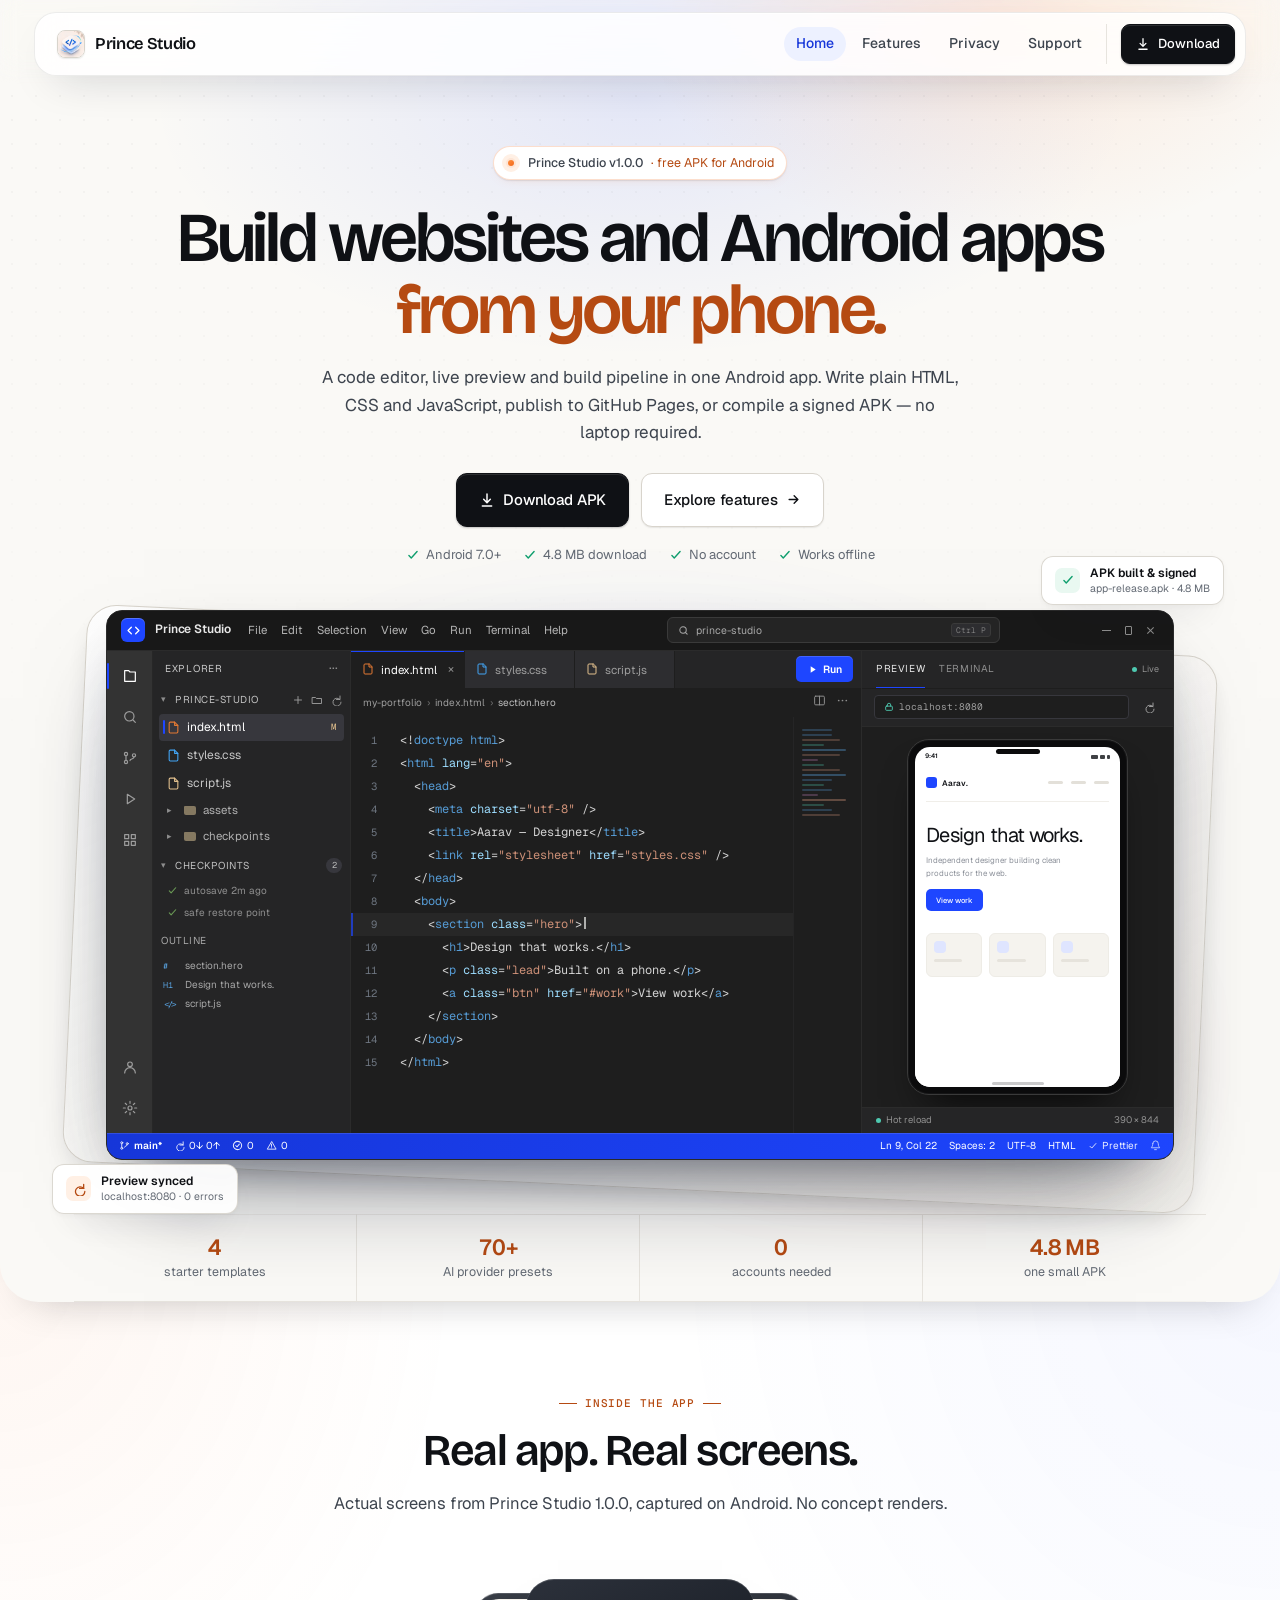
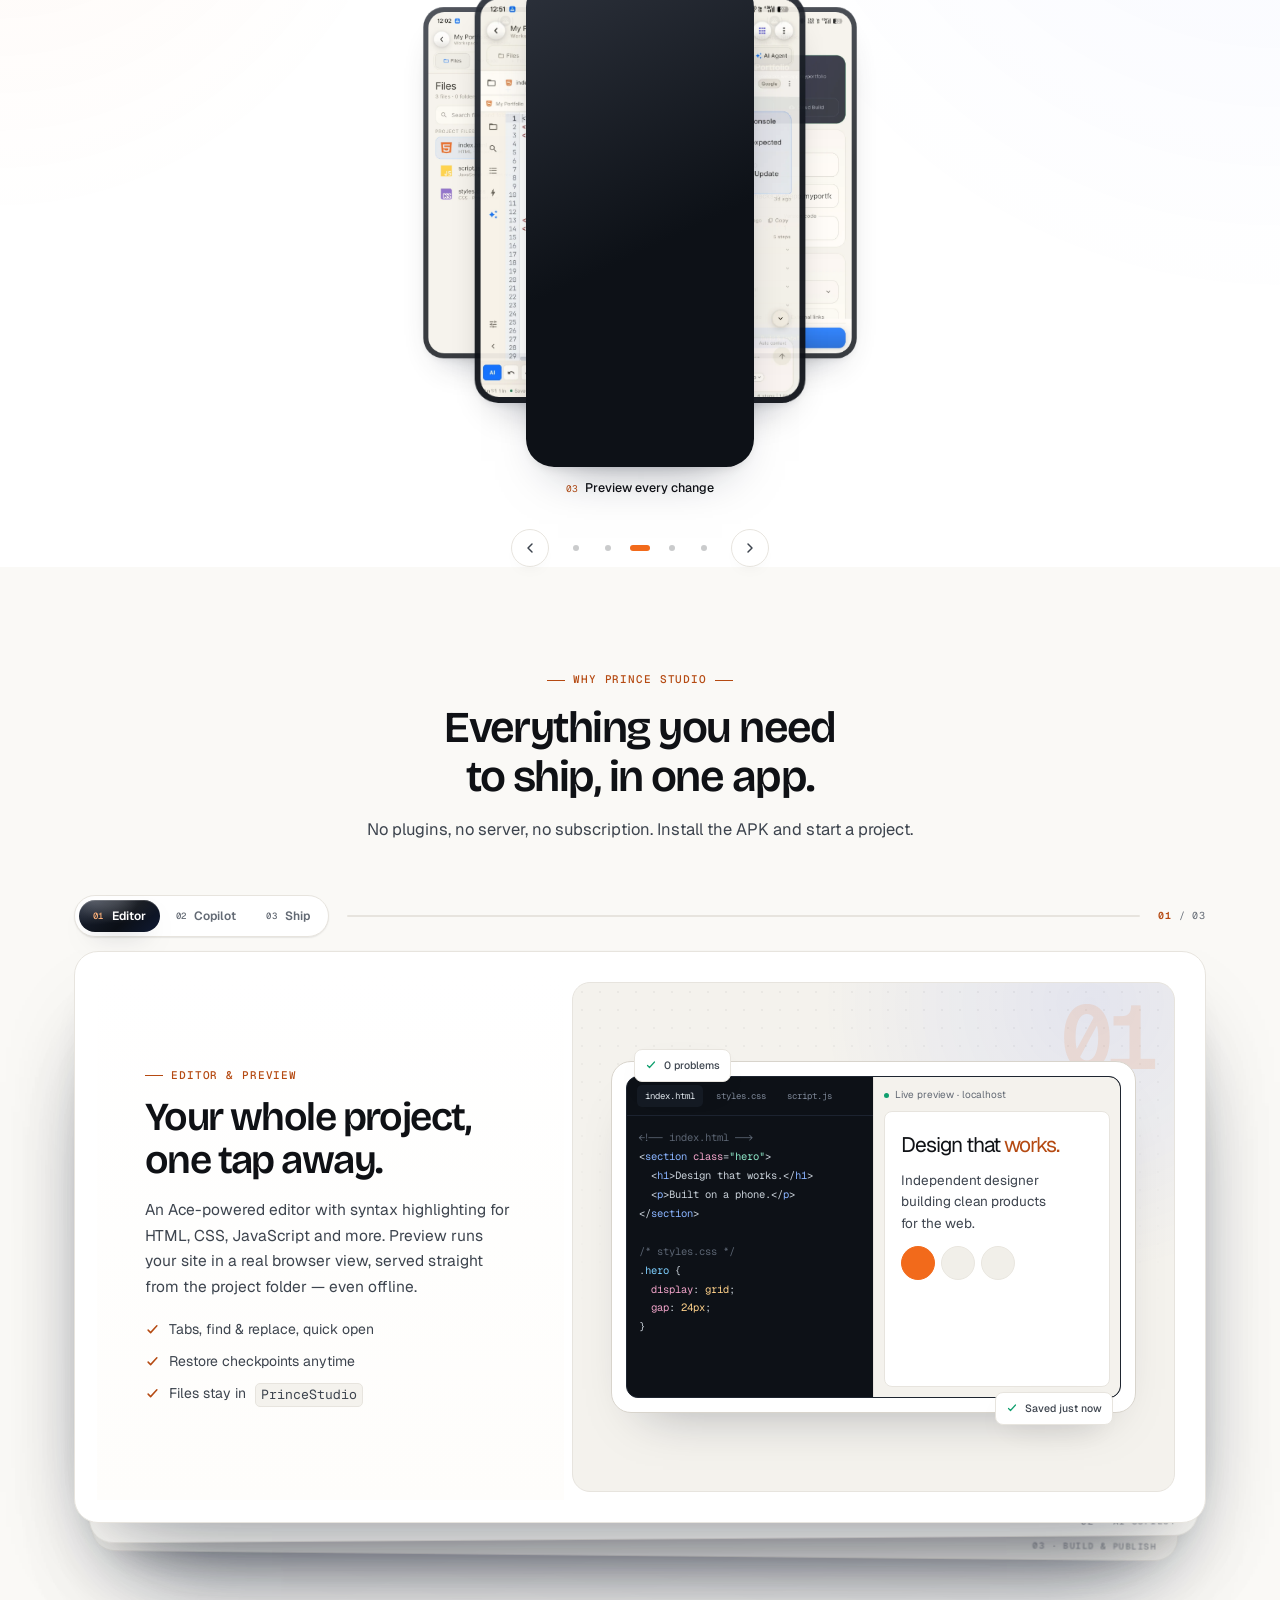
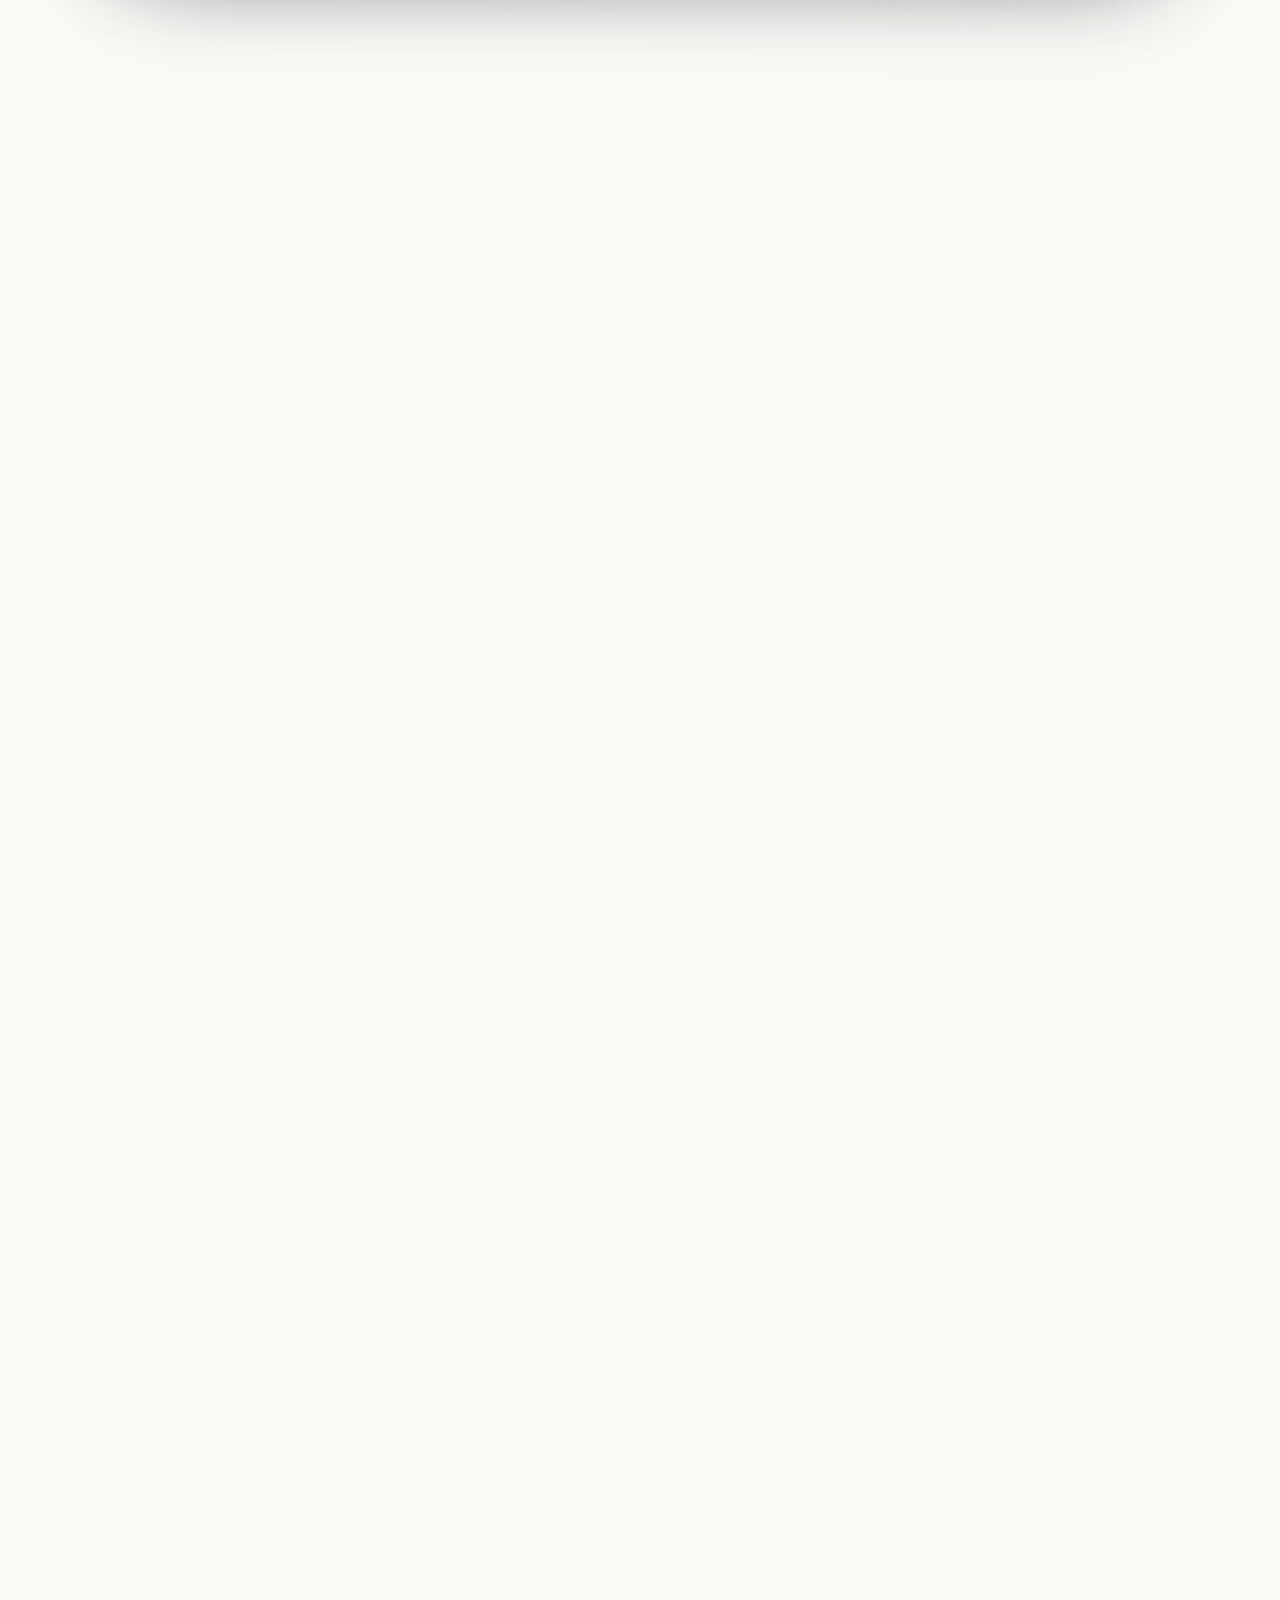
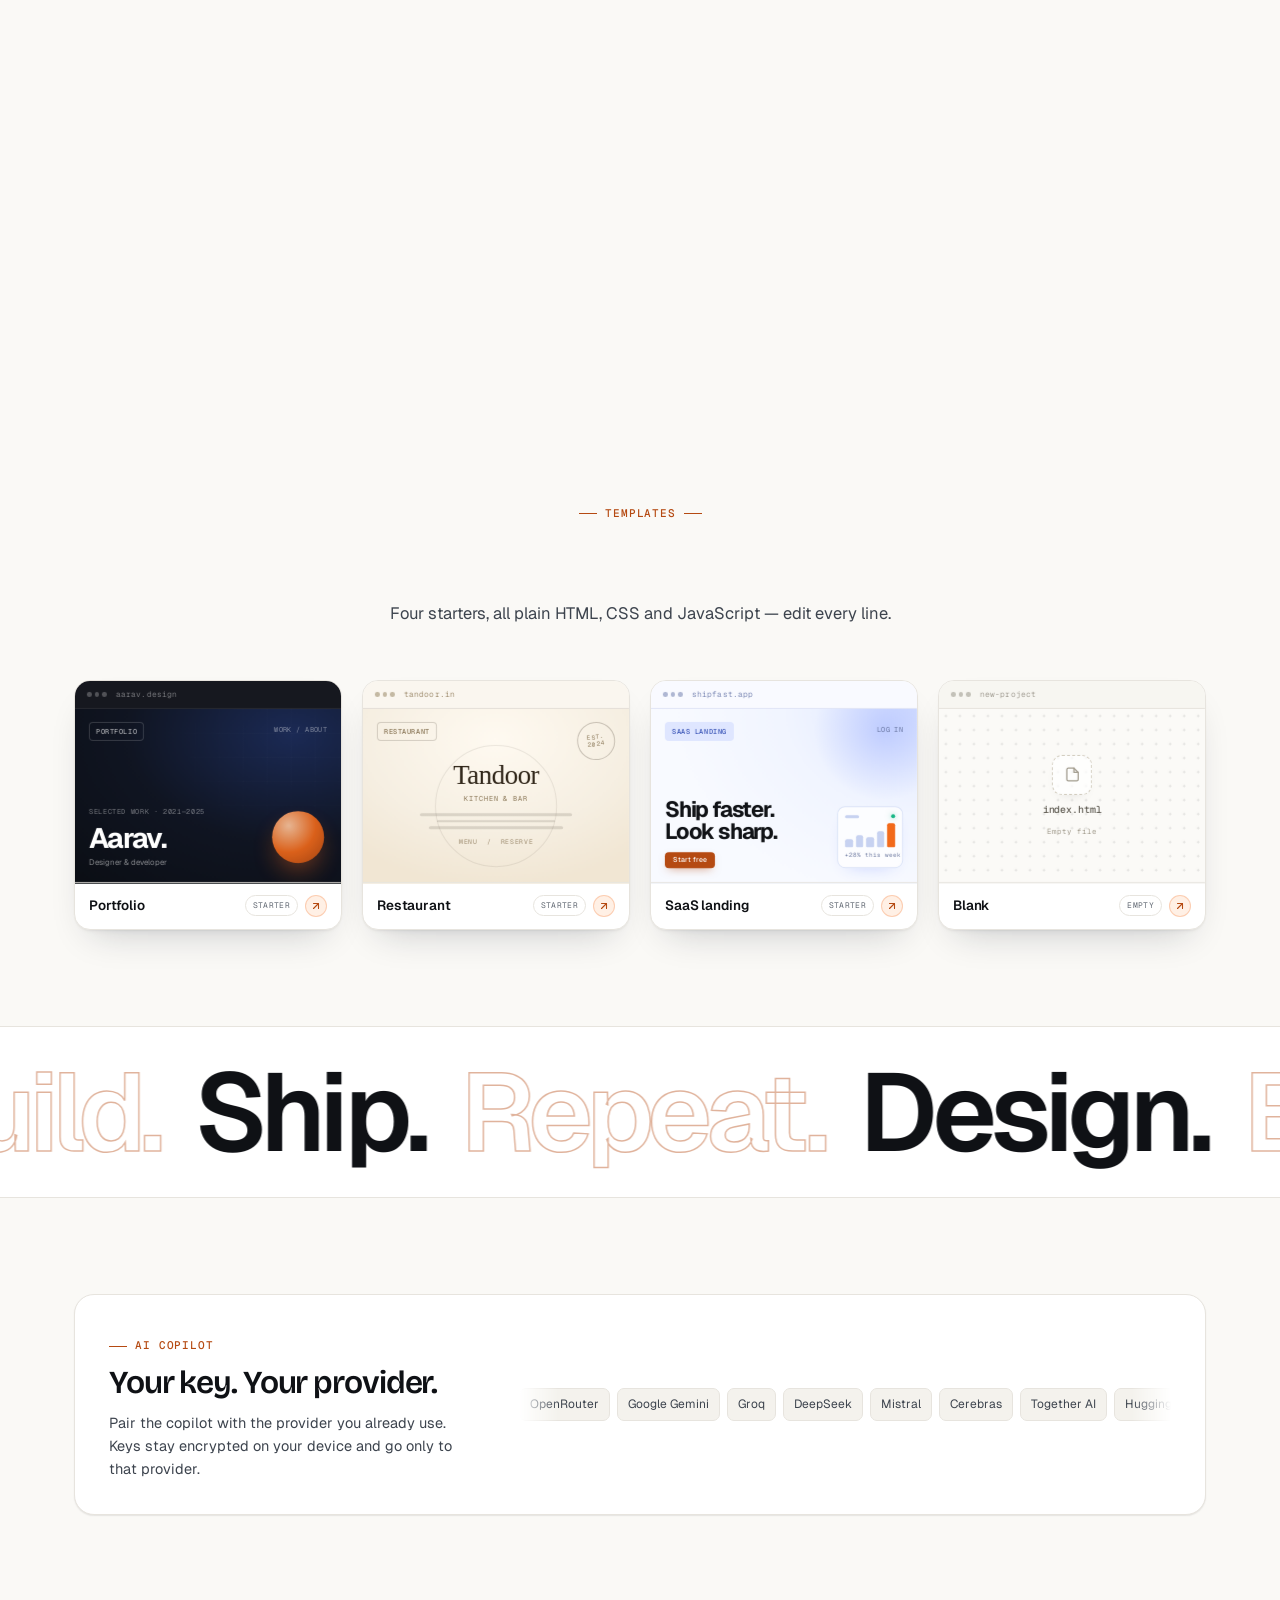
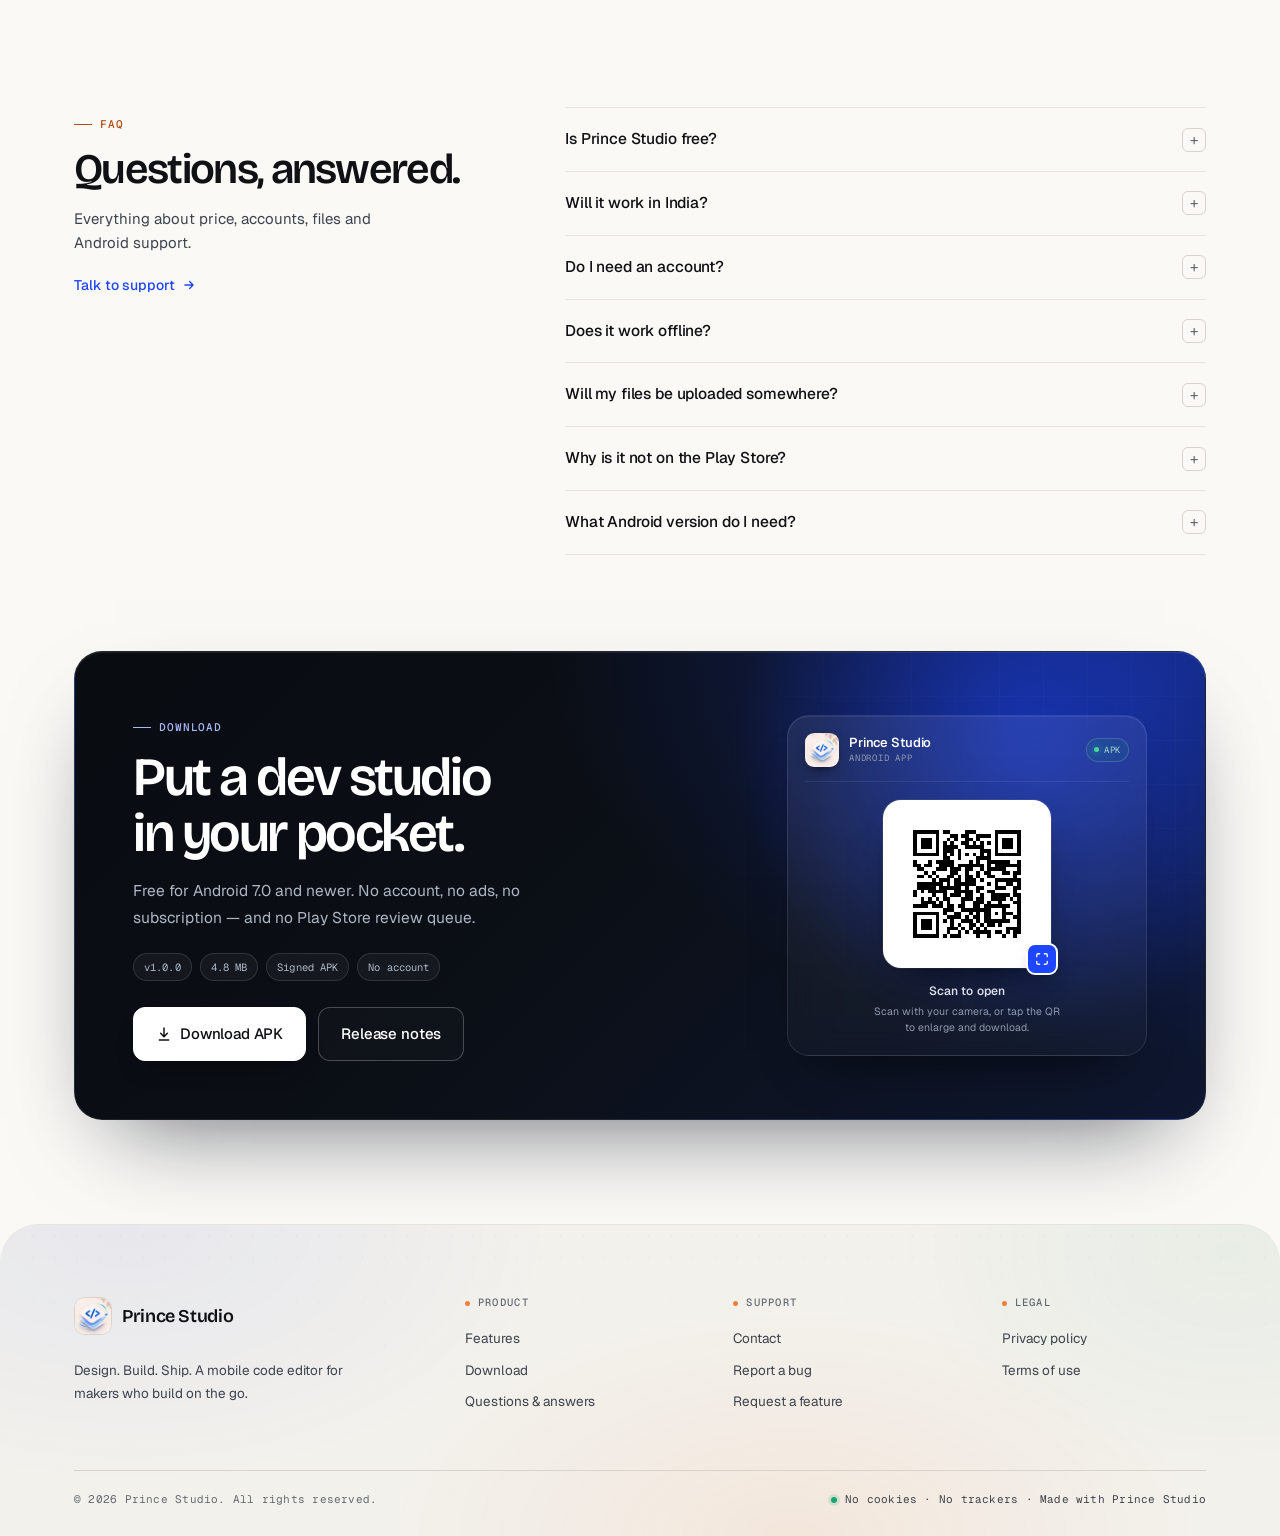
==== index.html @ 6210adf6 "Add files via upload" ====
<!DOCTYPE html>
<html lang="en">
<head>
  <meta charset="UTF-8" />
  <meta name="viewport" content="width=device-width, initial-scale=1.0" />
  <title>Prince Studio &mdash; A code editor and website builder for Android</title>
  <meta name="description" content="Prince Studio is a code editor for Android. Write HTML, CSS and JavaScript, preview live, publish to GitHub Pages and build APKs &mdash; free, offline-first, no account needed." />
  <meta name="theme-color" content="#faf9f6" />

  <link rel="canonical" href="https://princestudio.princehacks.online/" />
  <meta property="og:type" content="website" />
  <meta property="og:url" content="https://princestudio.princehacks.online/" />
  <meta property="og:site_name" content="Prince Studio" />
  <meta property="og:title" content="Prince Studio &mdash; A code editor and website builder for Android" />
  <meta property="og:description" content="Write HTML, CSS and JavaScript, preview live, publish and build APKs from your phone. Free APK, 4.8 MB, Android 7.0+." />
  <meta property="og:image" content="https://princestudio.princehacks.online/assets/images/landing-logo.webp" />
  <meta name="twitter:card" content="summary_large_image" />
  <meta name="twitter:title" content="Prince Studio &mdash; A code editor and website builder for Android" />
  <meta name="twitter:description" content="Write HTML, CSS and JavaScript, preview live, publish and build APKs from your phone." />
  <meta name="twitter:image" content="https://princestudio.princehacks.online/assets/images/landing-logo.webp" />

  <link rel="icon" type="image/png" sizes="192x192" href="assets/icons/icon-192.png" />
  <link rel="icon" type="image/png" sizes="64x64" href="assets/icons/favicon-64.png" />
  <link rel="apple-touch-icon" href="assets/icons/apple-touch-icon.png" />
  <link rel="manifest" href="site.webmanifest" />

  <link rel="preconnect" href="https://fonts.googleapis.com" />
  <link rel="preconnect" href="https://fonts.gstatic.com" crossorigin />
  <link href="https://fonts.googleapis.com/css2?family=Bricolage+Grotesque:wght@500;600;700&family=Geist:wght@400;500;600;700&family=Geist+Mono:wght@400;500&display=swap" rel="stylesheet" />

  <link rel="stylesheet" href="css/index.css" />
  <script type="speculationrules">
    {
      "prerender": [{
        "source": "list",
        "urls": ["features.html", "privacy.html", "support.html"],
        "eagerness": "moderate"
      }]
    }
  </script>
  <noscript><style>.reveal{opacity:1;transform:none}</style></noscript>

  <script type="application/ld+json">
  {
    "@context": "https://schema.org",
    "@type": "SoftwareApplication",
    "name": "Prince Studio",
    "url": "https://princestudio.princehacks.online/",
    "operatingSystem": "Android 7.0+",
    "applicationCategory": "DeveloperApplication",
    "description": "A mobile code editor for building websites and Android apps on your phone.",
    "offers": { "@type": "Offer", "price": "0", "priceCurrency": "INR" },
    "softwareVersion": "1.0.0",
    "downloadUrl": "https://princestudio.princehacks.online/downloads/Prince-Studio-v1.0.0.apk"
  }
  </script>
</head>
<body>
  <a class="skip" href="#main">Skip to content</a>

  <header class="site-header">
    <div class="wrap nav-inner">
      <a class="brand" href="index.html" aria-label="Prince Studio home">
        <span class="brand-mark"><img src="assets/icons/nav-icon.png" alt="" width="28" height="28" /></span>
        <span>Prince Studio</span>
      </a>

      <button class="nav-toggle" type="button" aria-label="Toggle menu" aria-expanded="false" aria-controls="navLinks">
        <svg width="20" height="20" viewBox="0 0 24 24" fill="none" stroke="currentColor" stroke-width="2" stroke-linecap="round"><path d="M4 7h16M4 12h16M4 17h16"/></svg>
      </button>

      <nav class="nav-links" id="navLinks" aria-label="Primary">
        <a href="index.html" aria-current="page">Home</a>
        <a href="features.html">Features</a>
        <a href="privacy.html">Privacy</a>
        <a href="support.html">Support</a>
        <span class="nav-cta">
          <a class="btn btn--primary btn--sm" href="downloads/Prince-Studio-v1.0.0.apk" download>
            <svg width="14" height="14" viewBox="0 0 24 24" fill="none" stroke="currentColor" stroke-width="2.2" stroke-linecap="round" stroke-linejoin="round"><path d="M12 3v12M7 11l5 5 5-5M5 21h14"/></svg>
            Download
          </a>
        </span>
      </nav>
    </div>
  </header>

  <main id="main">
    <section class="hero">
      <div class="wrap">
        <div class="hero-copy reveal">
          <span class="pill"><span class="dot"></span> Prince Studio v1.0.0 <em>&middot; free APK for Android</em></span>
          <h1>Build websites and Android apps<br /> <span class="accent">from your phone.</span></h1>
          <p class="lead">
            A code editor, live preview and build pipeline in one Android app. Write plain
            HTML, CSS and JavaScript, publish to GitHub Pages, or compile a signed APK &mdash; no
            laptop required.
          </p>
          <div class="hero-actions">
            <a class="btn btn--primary btn--lg" href="downloads/Prince-Studio-v1.0.0.apk" download>
              <svg width="16" height="16" viewBox="0 0 24 24" fill="none" stroke="currentColor" stroke-width="2.2" stroke-linecap="round" stroke-linejoin="round"><path d="M12 3v12M7 11l5 5 5-5M5 21h14"/></svg>
              Download APK
            </a>
            <a class="btn btn--secondary btn--lg" href="features.html">
              Explore features
              <svg width="15" height="15" viewBox="0 0 24 24" fill="none" stroke="currentColor" stroke-width="2.2" stroke-linecap="round" stroke-linejoin="round"><path d="M5 12h14M13 6l6 6-6 6"/></svg>
            </a>
          </div>
          <div class="hero-meta">
            <span><svg width="14" height="14" viewBox="0 0 24 24" fill="none" stroke="currentColor" stroke-width="2.4" stroke-linecap="round" stroke-linejoin="round"><path d="m5 13 4 4L19 6"/></svg> Android 7.0+</span>
            <span><svg width="14" height="14" viewBox="0 0 24 24" fill="none" stroke="currentColor" stroke-width="2.4" stroke-linecap="round" stroke-linejoin="round"><path d="m5 13 4 4L19 6"/></svg> 4.8 MB download</span>
            <span><svg width="14" height="14" viewBox="0 0 24 24" fill="none" stroke="currentColor" stroke-width="2.4" stroke-linecap="round" stroke-linejoin="round"><path d="m5 13 4 4L19 6"/></svg> No account</span>
            <span><svg width="14" height="14" viewBox="0 0 24 24" fill="none" stroke="currentColor" stroke-width="2.4" stroke-linecap="round" stroke-linejoin="round"><path d="m5 13 4 4L19 6"/></svg> Works offline</span>
          </div>
        </div>

        <div class="showcase reveal">
          <div class="window ide" data-ide aria-label="Prince Studio editor preview">
            <div class="ide-titlebar">
              <div class="ide-title-left">
                <span class="ide-mark" aria-hidden="true">
                  <svg width="13" height="13" viewBox="0 0 24 24" fill="none" stroke="currentColor" stroke-width="2.4" stroke-linecap="round" stroke-linejoin="round"><path d="m8 6-6 6 6 6"/><path d="m16 6 6 6-6 6"/></svg>
                </span>
                <span class="ide-app">Prince Studio</span>
                <span class="ide-title-sub">my-portfolio</span>
                <nav class="ide-menus" aria-hidden="true">
                  <span>File</span><span>Edit</span><span>Selection</span><span>View</span><span>Go</span><span>Run</span><span>Terminal</span><span>Help</span>
                </nav>
              </div>
                  <button class="ide-command" type="button" data-palette-open aria-label="Search files in this project: prince-studio, Ctrl P" aria-haspopup="dialog">
                <svg width="11" height="11" viewBox="0 0 24 24" fill="none" stroke="currentColor" stroke-width="2.2" stroke-linecap="round"><circle cx="11" cy="11" r="7"/><path d="m20 20-3.5-3.5"/></svg>
                <span>prince-studio</span>
                <kbd>Ctrl P</kbd>
              </button>
              <div class="ide-win-actions" aria-hidden="true"><i></i><i></i><i></i></div>
            </div>

            <div class="ide-main">
              <nav class="ide-rail" aria-label="Editor views">
                <div class="ide-rail-group">
                  <button class="ide-rail-btn active" type="button" data-rail="explorer" title="Explorer" aria-label="Explorer">
                    <svg width="16" height="16" viewBox="0 0 24 24" fill="none" stroke="currentColor" stroke-width="1.8" stroke-linecap="round" stroke-linejoin="round"><path d="M4 4h6l2 2h8v14H4z"/></svg>
                  </button>
                  <button class="ide-rail-btn" type="button" data-rail="search" title="Search" aria-label="Search files">
                    <svg width="16" height="16" viewBox="0 0 24 24" fill="none" stroke="currentColor" stroke-width="1.8" stroke-linecap="round"><circle cx="11" cy="11" r="7"/><path d="m20 20-3.5-3.5"/></svg>
                  </button>
                  <button class="ide-rail-btn" type="button" data-rail="source" title="Source control" aria-label="Source control">
                    <svg width="16" height="16" viewBox="0 0 24 24" fill="none" stroke="currentColor" stroke-width="1.8" stroke-linecap="round"><circle cx="6" cy="6" r="2.4"/><circle cx="6" cy="18" r="2.4"/><circle cx="18" cy="8" r="2.4"/><path d="M6 8.4v7.2M18 10.4c0 4-6 2.2-6 5.4"/></svg>
                  </button>
                  <button class="ide-rail-btn" type="button" data-rail="run" title="Run and debug" aria-label="Build and run">
                    <svg width="16" height="16" viewBox="0 0 24 24" fill="none" stroke="currentColor" stroke-width="1.8" stroke-linejoin="round"><path d="m8 5 11 7-11 7z"/></svg>
                  </button>
                  <button class="ide-rail-btn" type="button" data-rail="extensions" title="Extensions" aria-label="Extensions">
                    <svg width="16" height="16" viewBox="0 0 24 24" fill="none" stroke="currentColor" stroke-width="1.8" stroke-linejoin="round"><path d="M4 4h6v6H4zM14 4h6v6h-6zM4 14h6v6H4zM14 14h6v6h-6z"/></svg>
                  </button>
                </div>
                <div class="ide-rail-group">
                  <button class="ide-rail-btn" type="button" data-rail="account" title="Accounts" aria-label="Account">
                    <svg width="16" height="16" viewBox="0 0 24 24" fill="none" stroke="currentColor" stroke-width="1.8" stroke-linecap="round"><circle cx="12" cy="8" r="3.5"/><path d="M4 21a8 8 0 0 1 16 0"/></svg>
                  </button>
                  <button class="ide-rail-btn" type="button" data-rail="settings" title="Settings" aria-label="Settings">
                    <svg width="16" height="16" viewBox="0 0 24 24" fill="none" stroke="currentColor" stroke-width="1.8" stroke-linecap="round"><circle cx="12" cy="12" r="3"/><path d="M12 2v3M12 19v3M2 12h3M19 12h3M4.9 4.9 7 7M17 17l2.1 2.1M19.1 4.9 17 7M7 17l-2.1 2.1"/></svg>
                  </button>
                </div>
              </nav>

              <aside class="ide-side">
                <div class="ide-side-head">Explorer <span>&middot;&middot;&middot;</span></div>
                <div class="ide-side-section">
                  <span class="ide-chevron">&#9662;</span>
                  <span>PRINCE-STUDIO</span>
                  <span class="ide-side-tools" aria-hidden="true">
                    <svg width="12" height="12" viewBox="0 0 24 24" fill="none" stroke="currentColor" stroke-width="1.8" stroke-linecap="round"><path d="M12 5v14M5 12h14"/></svg>
                    <svg width="12" height="12" viewBox="0 0 24 24" fill="none" stroke="currentColor" stroke-width="1.8" stroke-linecap="round" stroke-linejoin="round"><path d="M3 7h6l2 2h10v10H3z"/></svg>
                    <svg width="12" height="12" viewBox="0 0 24 24" fill="none" stroke="currentColor" stroke-width="1.8" stroke-linecap="round"><path d="M20 11a8 8 0 1 0 2 5.3"/><path d="M20 4v7h-7"/></svg>
                  </span>
                </div>
                <div class="ide-tree">
                  <button class="ide-file active" type="button" data-file="index.html">
                    <svg class="file-glyph html" width="13" height="13" viewBox="0 0 24 24" fill="none" stroke="currentColor" stroke-width="2" stroke-linecap="round" stroke-linejoin="round" aria-hidden="true"><path d="M14 2H6a2 2 0 0 0-2 2v16a2 2 0 0 0 2 2h12a2 2 0 0 0 2-2V8z"/><path d="M14 2v6h6"/></svg>
                    <span>index.html</span>
                    <span class="ide-file-mod">M</span>
                  </button>
                  <button class="ide-file" type="button" data-file="styles.css">
                    <svg class="file-glyph css" width="13" height="13" viewBox="0 0 24 24" fill="none" stroke="currentColor" stroke-width="2" stroke-linecap="round" stroke-linejoin="round" aria-hidden="true"><path d="M14 2H6a2 2 0 0 0-2 2v16a2 2 0 0 0 2 2h12a2 2 0 0 0 2-2V8z"/><path d="M14 2v6h6"/></svg>
                    <span>styles.css</span>
                  </button>
                  <button class="ide-file" type="button" data-file="script.js">
                    <svg class="file-glyph js" width="13" height="13" viewBox="0 0 24 24" fill="none" stroke="currentColor" stroke-width="2" stroke-linecap="round" stroke-linejoin="round" aria-hidden="true"><path d="M14 2H6a2 2 0 0 0-2 2v16a2 2 0 0 0 2 2h12a2 2 0 0 0 2-2V8z"/><path d="M14 2v6h6"/></svg>
                    <span>script.js</span>
                  </button>
                  <div class="ide-tree-row"><span class="ide-chevron">&#9656;</span><span class="ide-folder"></span> assets</div>
                  <div class="ide-tree-row"><span class="ide-chevron">&#9656;</span><span class="ide-folder"></span> checkpoints</div>
                </div>
                <div class="ide-side-section">
                  <span class="ide-chevron">&#9662;</span>
                  <span>CHECKPOINTS</span>
                  <span class="ide-count">2</span>
                </div>
                <div class="ide-tree ide-tree--meta">
                  <div class="ide-meta-row"><svg width="11" height="11" viewBox="0 0 24 24" fill="none" stroke="currentColor" stroke-width="2.4" stroke-linecap="round" stroke-linejoin="round"><path d="m5 13 4 4L19 6"/></svg> autosave 2m ago</div>
                  <div class="ide-meta-row"><svg width="11" height="11" viewBox="0 0 24 24" fill="none" stroke="currentColor" stroke-width="2.4" stroke-linecap="round" stroke-linejoin="round"><path d="m5 13 4 4L19 6"/></svg> safe restore point</div>
                </div>
                <div class="ide-side-section ide-side-section--plain">OUTLINE</div>
                <div class="ide-outline">
                  <div><span>#</span> section.hero</div>
                  <div><span>H1</span> Design that works.</div>
                  <div><span>&lt;/&gt;</span> script.js</div>
                </div>
              </aside>

              <section class="ide-editor">
                <div class="ide-tabs">
                  <div class="ide-tablist" role="tablist" aria-label="Open files">
                  <button class="ide-tab active" id="ide-tab-index" role="tab" aria-selected="true" aria-controls="ide-panel-index" data-file="index.html" type="button">
                    <svg class="file-glyph html" width="12" height="12" viewBox="0 0 24 24" fill="none" stroke="currentColor" stroke-width="2" stroke-linecap="round" stroke-linejoin="round" aria-hidden="true"><path d="M14 2H6a2 2 0 0 0-2 2v16a2 2 0 0 0 2 2h12a2 2 0 0 0 2-2V8z"/><path d="M14 2v6h6"/></svg>
                    <span>index.html</span><span class="ide-tab-x" aria-hidden="true">&times;</span>
                  </button>
                  <button class="ide-tab" id="ide-tab-styles" role="tab" aria-selected="false" aria-controls="ide-panel-styles" data-file="styles.css" type="button">
                    <svg class="file-glyph css" width="12" height="12" viewBox="0 0 24 24" fill="none" stroke="currentColor" stroke-width="2" stroke-linecap="round" stroke-linejoin="round" aria-hidden="true"><path d="M14 2H6a2 2 0 0 0-2 2v16a2 2 0 0 0 2 2h12a2 2 0 0 0 2-2V8z"/><path d="M14 2v6h6"/></svg>
                    <span>styles.css</span><span class="ide-tab-x" aria-hidden="true">&times;</span>
                  </button>
                  <button class="ide-tab" id="ide-tab-script" role="tab" aria-selected="false" aria-controls="ide-panel-script" data-file="script.js" type="button">
                    <svg class="file-glyph js" width="12" height="12" viewBox="0 0 24 24" fill="none" stroke="currentColor" stroke-width="2" stroke-linecap="round" stroke-linejoin="round" aria-hidden="true"><path d="M14 2H6a2 2 0 0 0-2 2v16a2 2 0 0 0 2 2h12a2 2 0 0 0 2-2V8z"/><path d="M14 2v6h6"/></svg>
                    <span>script.js</span><span class="ide-tab-x" aria-hidden="true">&times;</span>
                  </button>
                  </div>
                  <span class="ide-tabs-fill"></span>
                  <button class="ide-run" type="button" data-run aria-label="Run: build and refresh preview">
                    <svg width="11" height="11" viewBox="0 0 24 24" fill="currentColor"><path d="m8 5 11 7-11 7z"/></svg>
                    <span data-run-label>Run</span>
                  </button>
                </div>
                <div class="ide-breadbar">
                  <div class="ide-breadcrumbs" aria-hidden="true">
                    <span>my-portfolio</span><b>&rsaquo;</b><span data-crumb>index.html</span><b>&rsaquo;</b><span class="ide-symbol" data-symbol>section.hero</span>
                  </div>
                  <div class="ide-edit-actions" aria-hidden="true">
                    <span title="Split editor"><svg width="13" height="13" viewBox="0 0 24 24" fill="none" stroke="currentColor" stroke-width="1.8" stroke-linecap="round"><rect x="3" y="4" width="18" height="16" rx="2"/><path d="M12 4v16"/></svg></span>
                    <span title="More actions"><svg width="13" height="13" viewBox="0 0 24 24" fill="currentColor"><circle cx="5" cy="12" r="1.6"/><circle cx="12" cy="12" r="1.6"/><circle cx="19" cy="12" r="1.6"/></svg></span>
                  </div>
                </div>
                <div class="ide-codewrap">
                  <div class="ide-codepane">
                    <div class="ide-filepanel" id="ide-panel-index" role="tabpanel" aria-labelledby="ide-tab-index" data-panel="index.html">
                      <div class="code-line"><span class="ln-no">1</span><span><span class="v-punc">&lt;!</span><span class="v-tag">doctype html</span><span class="v-punc">&gt;</span></span></div>
                      <div class="code-line"><span class="ln-no">2</span><span><span class="v-punc">&lt;</span><span class="v-tag">html</span> <span class="v-attr">lang</span>=<span class="v-str">"en"</span><span class="v-punc">&gt;</span></span></div>
                      <div class="code-line"><span class="ln-no">3</span><span>&nbsp;&nbsp;<span class="v-punc">&lt;</span><span class="v-tag">head</span><span class="v-punc">&gt;</span></span></div>
                      <div class="code-line"><span class="ln-no">4</span><span>&nbsp;&nbsp;&nbsp;&nbsp;<span class="v-punc">&lt;</span><span class="v-tag">meta</span> <span class="v-attr">charset</span>=<span class="v-str">"utf-8"</span> <span class="v-punc">/&gt;</span></span></div>
                      <div class="code-line"><span class="ln-no">5</span><span>&nbsp;&nbsp;&nbsp;&nbsp;<span class="v-punc">&lt;</span><span class="v-tag">title</span><span class="v-punc">&gt;</span>Aarav &mdash; Designer<span class="v-punc">&lt;/</span><span class="v-tag">title</span><span class="v-punc">&gt;</span></span></div>
                      <div class="code-line"><span class="ln-no">6</span><span>&nbsp;&nbsp;&nbsp;&nbsp;<span class="v-punc">&lt;</span><span class="v-tag">link</span> <span class="v-attr">rel</span>=<span class="v-str">"stylesheet"</span> <span class="v-attr">href</span>=<span class="v-str">"styles.css"</span> <span class="v-punc">/&gt;</span></span></div>
                      <div class="code-line"><span class="ln-no">7</span><span>&nbsp;&nbsp;<span class="v-punc">&lt;/</span><span class="v-tag">head</span><span class="v-punc">&gt;</span></span></div>
                      <div class="code-line"><span class="ln-no">8</span><span>&nbsp;&nbsp;<span class="v-punc">&lt;</span><span class="v-tag">body</span><span class="v-punc">&gt;</span></span></div>
                      <div class="code-line is-current"><span class="ln-no">9</span><span>&nbsp;&nbsp;&nbsp;&nbsp;<span class="v-punc">&lt;</span><span class="v-tag">section</span> <span class="v-attr">class</span>=<span class="v-str">"hero"</span><span class="v-punc">&gt;</span></span></div>
                      <div class="code-line"><span class="ln-no">10</span><span>&nbsp;&nbsp;&nbsp;&nbsp;&nbsp;&nbsp;<span class="v-punc">&lt;</span><span class="v-tag">h1</span><span class="v-punc">&gt;</span>Design that works.<span class="v-punc">&lt;/</span><span class="v-tag">h1</span><span class="v-punc">&gt;</span></span></div>
                      <div class="code-line"><span class="ln-no">11</span><span>&nbsp;&nbsp;&nbsp;&nbsp;&nbsp;&nbsp;<span class="v-punc">&lt;</span><span class="v-tag">p</span> <span class="v-attr">class</span>=<span class="v-str">"lead"</span><span class="v-punc">&gt;</span>Built on a phone.<span class="v-punc">&lt;/</span><span class="v-tag">p</span><span class="v-punc">&gt;</span></span></div>
                      <div class="code-line"><span class="ln-no">12</span><span>&nbsp;&nbsp;&nbsp;&nbsp;&nbsp;&nbsp;<span class="v-punc">&lt;</span><span class="v-tag">a</span> <span class="v-attr">class</span>=<span class="v-str">"btn"</span> <span class="v-attr">href</span>=<span class="v-str">"#work"</span><span class="v-punc">&gt;</span>View work<span class="v-punc">&lt;/</span><span class="v-tag">a</span><span class="v-punc">&gt;</span></span></div>
                      <div class="code-line"><span class="ln-no">13</span><span>&nbsp;&nbsp;&nbsp;&nbsp;<span class="v-punc">&lt;/</span><span class="v-tag">section</span><span class="v-punc">&gt;</span></span></div>
                      <div class="code-line"><span class="ln-no">14</span><span>&nbsp;&nbsp;<span class="v-punc">&lt;/</span><span class="v-tag">body</span><span class="v-punc">&gt;</span></span></div>
                      <div class="code-line"><span class="ln-no">15</span><span><span class="v-punc">&lt;/</span><span class="v-tag">html</span><span class="v-punc">&gt;</span></span></div>
                    </div>

                    <div class="ide-filepanel" id="ide-panel-styles" role="tabpanel" aria-labelledby="ide-tab-styles" data-panel="styles.css" hidden>
                      <div class="code-line"><span class="ln-no">1</span><span><span class="v-sel">:root</span> <span class="v-punc">{</span></span></div>
                      <div class="code-line"><span class="ln-no">2</span><span>&nbsp;&nbsp;<span class="v-prop">--bg</span>: <span class="v-val">#ffffff</span>;</span></div>
                      <div class="code-line"><span class="ln-no">3</span><span>&nbsp;&nbsp;<span class="v-prop">--ink</span>: <span class="v-val">#101216</span>;</span></div>
                      <div class="code-line"><span class="ln-no">4</span><span>&nbsp;&nbsp;<span class="v-prop">--accent</span>: <span class="v-val">#1e46ff</span>;</span></div>
                      <div class="code-line"><span class="ln-no">5</span><span><span class="v-punc">}</span></span></div>
                      <div class="code-line"><span class="ln-no">6</span><span>&nbsp;</span></div>
                      <div class="code-line is-current"><span class="ln-no">7</span><span><span class="v-sel">.hero</span> <span class="v-punc">{</span></span></div>
                      <div class="code-line"><span class="ln-no">8</span><span>&nbsp;&nbsp;<span class="v-prop">display</span>: <span class="v-val">grid</span>;</span></div>
                      <div class="code-line"><span class="ln-no">9</span><span>&nbsp;&nbsp;<span class="v-prop">gap</span>: <span class="v-num">18px</span>;</span></div>
                      <div class="code-line"><span class="ln-no">10</span><span>&nbsp;&nbsp;<span class="v-prop">padding</span>: <span class="v-num">72px</span> <span class="v-num">24px</span>;</span></div>
                      <div class="code-line"><span class="ln-no">11</span><span><span class="v-punc">}</span></span></div>
                      <div class="code-line"><span class="ln-no">12</span><span>&nbsp;</span></div>
                      <div class="code-line"><span class="ln-no">13</span><span><span class="v-sel">.hero</span> <span class="v-sel">h1</span> <span class="v-punc">{</span></span></div>
                      <div class="code-line"><span class="ln-no">14</span><span>&nbsp;&nbsp;<span class="v-prop">color</span>: <span class="v-fn">var</span>(<span class="v-prop">--accent</span>);</span></div>
                      <div class="code-line"><span class="ln-no">15</span><span><span class="v-punc">}</span></span></div>
                    </div>

                    <div class="ide-filepanel" id="ide-panel-script" role="tabpanel" aria-labelledby="ide-tab-script" data-panel="script.js" hidden>
                      <div class="code-line"><span class="ln-no">1</span><span><span class="v-com">// my-portfolio</span></span></div>
                      <div class="code-line"><span class="ln-no">2</span><span><span class="v-kw">const</span> <span class="v-var">menu</span> = <span class="v-var">document</span>.<span class="v-fn">querySelector</span>(<span class="v-str">'.menu'</span>);</span></div>
                      <div class="code-line"><span class="ln-no">3</span><span>&nbsp;</span></div>
                      <div class="code-line is-current"><span class="ln-no">4</span><span><span class="v-var">menu</span><span class="v-punc">?.</span><span class="v-fn">addEventListener</span>(<span class="v-str">'click'</span>, () <span class="v-kw">=&gt;</span> <span class="v-punc">{</span></span></div>
                      <div class="code-line"><span class="ln-no">5</span><span>&nbsp;&nbsp;<span class="v-var">document</span>.<span class="v-var">body</span>.<span class="v-var">classList</span>.<span class="v-fn">toggle</span>(<span class="v-str">'open'</span>);</span></div>
                      <div class="code-line"><span class="ln-no">6</span><span><span class="v-punc">});</span></span></div>
                      <div class="code-line"><span class="ln-no">7</span><span>&nbsp;</span></div>
                      <div class="code-line"><span class="ln-no">8</span><span><span class="v-kw">const</span> <span class="v-var">year</span> = <span class="v-var">document</span>.<span class="v-fn">querySelector</span>(<span class="v-str">'[data-year]'</span>);</span></div>
                      <div class="code-line"><span class="ln-no">9</span><span><span class="v-kw">if</span> (<span class="v-var">year</span>) <span class="v-var">year</span>.<span class="v-var">textContent</span> = <span class="v-kw">new</span> <span class="v-fn">Date</span>().<span class="v-fn">getFullYear</span>();</span></div>
                      <div class="code-line"><span class="ln-no">10</span><span>&nbsp;</span></div>
                      <div class="code-line"><span class="ln-no">11</span><span><span class="v-var">console</span>.<span class="v-fn">log</span>(<span class="v-str">'Ready to publish.'</span>);</span></div>
                    </div>
                  </div>
                  <div class="ide-minimap" aria-hidden="true">
                    <i></i><i></i><i></i><i></i><i></i><i></i><i></i><i></i><i></i><i></i><i></i><i></i><i></i><i></i><i></i><i></i><i></i><i></i>
                  </div>
                </div>
              </section>

              <aside class="ide-preview">
                <div class="ide-preview-head">
                  <div class="ide-preview-tabs" role="tablist" aria-label="Preview panels">
                    <button class="active" type="button" role="tab" aria-selected="true" data-preview-tab="preview">Preview</button>
                    <button type="button" role="tab" aria-selected="false" data-preview-tab="terminal">Terminal</button>
                  </div>
                  <span class="ide-live"><i></i> Live</span>
                </div>
                <div class="ide-preview-toolbar">
                  <span class="ide-url">
                    <svg width="10" height="10" viewBox="0 0 24 24" fill="none" stroke="currentColor" stroke-width="2.2" stroke-linecap="round"><rect x="4" y="10" width="16" height="10" rx="2"/><path d="M8 10V7a4 4 0 0 1 8 0v3"/></svg>
                    localhost:8080
                  </span>
                  <button class="ide-iconbtn" type="button" data-refresh aria-label="Refresh live preview">
                    <svg width="12" height="12" viewBox="0 0 24 24" fill="none" stroke="currentColor" stroke-width="2" stroke-linecap="round"><path d="M20 11a8 8 0 1 0 2 5.3"/><path d="M20 4v7h-7"/></svg>
                  </button>
                </div>
                <div class="preview-stage">
                  <div class="preview-phone" data-preview>
                    <span class="preview-notch" aria-hidden="true"></span>
                    <div class="phone-screen">
                      <div class="phone-status"><span>9:41</span><span class="phone-status-icons"><i></i><i></i><i></i></span></div>
                      <div class="mini-browser">
                        <div class="mini-nav">
                          <span class="mini-brand"><i></i> Aarav.</span>
                          <span class="mini-links"><span></span><span></span><span></span></span>
                        </div>
                        <div class="mini-hero">
                          <span class="mini-kicker"></span>
                          <div class="mini-title">Design that works.</div>
                          <p>Independent designer building clean products for the web.</p>
                          <span class="mini-btn">View work</span>
                        </div>
                        <div class="mini-grid">
                          <div class="mini-card"><i></i><em></em></div>
                          <div class="mini-card"><i></i><em></em></div>
                          <div class="mini-card"><i></i><em></em></div>
                        </div>
                      </div>
                      <span class="phone-home" aria-hidden="true"></span>
                    </div>
                  </div>
                </div>
                <div class="ide-terminal" data-terminal hidden role="tabpanel" aria-label="Terminal">
                  <div class="ide-terminal-line"><span class="term-path">prince@studio</span>:<span class="term-dir">~/my-portfolio</span>$ npm run dev</div>
                  <div class="ide-terminal-line term-muted">VITE v5.4.2 &nbsp;ready in 214 ms</div>
                  <div class="ide-terminal-line"><span class="term-ok">&#10132;</span> Local: <span class="term-link">http://localhost:8080/</span></div>
                  <div class="ide-terminal-line"><span class="term-ok">&#10132;</span> press <b>h</b> + enter to show help</div>
                  <div class="ide-terminal-line"><span class="term-path">prince@studio</span>:<span class="term-dir">~/my-portfolio</span>$ <span class="term-cursor" aria-hidden="true"></span></div>
                </div>
                <div class="ide-preview-foot"><span data-preview-status><i></i> Hot reload</span><span data-preview-dim>390 &times; 844</span></div>
              </aside>
            </div>

            <div class="ide-mobilebar">
              <div class="ide-mobile-switch" role="group" aria-label="Editor panels">
                <button class="active" type="button" data-mobile-view="code" aria-pressed="true">
                  <svg width="13" height="13" viewBox="0 0 24 24" fill="none" stroke="currentColor" stroke-width="2.1" stroke-linecap="round" stroke-linejoin="round"><path d="m8 6-6 6 6 6"/><path d="m16 6 6 6-6 6"/></svg>
                  Code
                </button>
                <button type="button" data-mobile-view="preview" aria-pressed="false">
                  <svg width="13" height="13" viewBox="0 0 24 24" fill="none" stroke="currentColor" stroke-width="2" stroke-linecap="round"><rect x="6" y="2" width="12" height="20" rx="3"/><path d="M10 18h4"/></svg>
                  Preview
                </button>
              </div>
              <button class="ide-mobile-run" type="button" data-run aria-label="Run: build and refresh preview">
                <svg width="11" height="11" viewBox="0 0 24 24" fill="currentColor"><path d="m8 5 11 7-11 7z"/></svg>
                <span data-run-label>Run</span>
              </button>
            </div>

            <div class="ide-statusbar">
              <div class="ide-status-left">
                <span class="ide-status-strong">
                  <svg width="11" height="11" viewBox="0 0 24 24" fill="none" stroke="currentColor" stroke-width="2" stroke-linecap="round"><circle cx="6" cy="6" r="2.2"/><circle cx="6" cy="18" r="2.2"/><circle cx="18" cy="8" r="2.2"/><path d="M6 8.2v7.6M18 10.2c0 4-6 2.2-6 5.4"/></svg>
                  main*
                </span>
                <span class="ide-status-sync"><svg width="11" height="11" viewBox="0 0 24 24" fill="none" stroke="currentColor" stroke-width="2" stroke-linecap="round"><path d="M20 11a8 8 0 1 0 2 5.3"/><path d="M20 4v7h-7"/></svg> 0&darr; 0&uarr;</span>
                <span class="ide-status-ok"><svg width="11" height="11" viewBox="0 0 24 24" fill="none" stroke="currentColor" stroke-width="2.2" stroke-linecap="round"><circle cx="12" cy="12" r="9"/><path d="m8 12 3 3 5-6"/></svg> 0</span>
                <span class="ide-status-warn"><svg width="11" height="11" viewBox="0 0 24 24" fill="none" stroke="currentColor" stroke-width="2" stroke-linecap="round" stroke-linejoin="round"><path d="M12 4 2.8 20h18.4z"/><path d="M12 9v5M12 17h.01"/></svg> 0</span>
              </div>
              <div class="ide-status-right">
                <span data-position>Ln 9, Col 22</span>
                <span>Spaces: 2</span>
                <span>UTF-8</span>
                <span data-lang>HTML</span>
                <span class="ide-prettier"><svg width="10" height="10" viewBox="0 0 24 24" fill="none" stroke="currentColor" stroke-width="2.4" stroke-linecap="round"><path d="m5 13 4 4L19 6"/></svg> Prettier</span>
                <span class="ide-bell"><svg width="11" height="11" viewBox="0 0 24 24" fill="none" stroke="currentColor" stroke-width="1.8" stroke-linecap="round" stroke-linejoin="round"><path d="M6 8a6 6 0 1 1 12 0c0 7 3 7 3 9H3c0-2 3-2 3-9"/><path d="M10 21h4"/></svg></span>
              </div>
            </div>

            <div class="ide-palette" data-palette hidden>
              <div class="ide-palette-box" role="dialog" aria-modal="true" aria-label="Go to file">
                <div class="ide-palette-search">
                  <svg width="13" height="13" viewBox="0 0 24 24" fill="none" stroke="currentColor" stroke-width="2.1" stroke-linecap="round"><circle cx="11" cy="11" r="7"/><path d="m20 20-3.5-3.5"/></svg>
                  <input type="text" data-palette-input placeholder="Search files by name..." autocomplete="off" spellcheck="false" />
                  <kbd>esc</kbd>
                </div>
                <div class="ide-palette-list" data-palette-list>
                  <button type="button" data-palette-file="index.html"><svg class="file-glyph html" width="12" height="12" viewBox="0 0 24 24" fill="none" stroke="currentColor" stroke-width="2" stroke-linecap="round" stroke-linejoin="round" aria-hidden="true"><path d="M14 2H6a2 2 0 0 0-2 2v16a2 2 0 0 0 2 2h12a2 2 0 0 0 2-2V8z"/><path d="M14 2v6h6"/></svg><span><strong>index.html</strong><small>my-portfolio</small></span><kbd>&#8629;</kbd></button>
                  <button type="button" data-palette-file="styles.css"><svg class="file-glyph css" width="12" height="12" viewBox="0 0 24 24" fill="none" stroke="currentColor" stroke-width="2" stroke-linecap="round" stroke-linejoin="round" aria-hidden="true"><path d="M14 2H6a2 2 0 0 0-2 2v16a2 2 0 0 0 2 2h12a2 2 0 0 0 2-2V8z"/><path d="M14 2v6h6"/></svg><span><strong>styles.css</strong><small>my-portfolio</small></span><kbd>&#8629;</kbd></button>
                  <button type="button" data-palette-file="script.js"><svg class="file-glyph js" width="12" height="12" viewBox="0 0 24 24" fill="none" stroke="currentColor" stroke-width="2" stroke-linecap="round" stroke-linejoin="round" aria-hidden="true"><path d="M14 2H6a2 2 0 0 0-2 2v16a2 2 0 0 0 2 2h12a2 2 0 0 0 2-2V8z"/><path d="M14 2v6h6"/></svg><span><strong>script.js</strong><small>my-portfolio</small></span><kbd>&#8629;</kbd></button>
                </div>
                <div class="ide-palette-empty" data-palette-empty hidden>No matching files</div>
                <div class="ide-palette-foot"><span>&#8629; open</span><span>esc close</span></div>
              </div>
            </div>

            <div class="ide-toast" data-toast role="status" aria-live="polite"></div>
          </div>

          <div class="float-card float-card--a">
            <span class="fc-icon"><svg width="14" height="14" viewBox="0 0 24 24" fill="none" stroke="currentColor" stroke-width="2.4" stroke-linecap="round" stroke-linejoin="round"><path d="m5 13 4 4L19 6"/></svg></span>
            <div><strong>APK built &amp; signed</strong><span>app-release.apk &middot; 4.8 MB</span></div>
          </div>
          <div class="float-card float-card--b">
            <span class="fc-icon"><svg width="14" height="14" viewBox="0 0 24 24" fill="none" stroke="currentColor" stroke-width="2.2" stroke-linecap="round"><path d="M20 11a8 8 0 1 0 2 5.3"/><path d="M20 4v7h-7"/></svg></span>
            <div><strong>Preview synced</strong><span>localhost:8080 &middot; 0 errors</span></div>
          </div>
        </div>

        <div class="stat-strip reveal">
          <div class="stat"><strong>4</strong><span>starter templates</span></div>
          <div class="stat"><strong>70+</strong><span>AI provider presets</span></div>
          <div class="stat"><strong>0</strong><span>accounts needed</span></div>
          <div class="stat"><strong>4.8 MB</strong><span>one small APK</span></div>
        </div>
      </div>
    </section>

    <section class="app-proof" id="screens" aria-labelledby="app-proof-title">
      <div class="wrap">
        <div class="s-head reveal">
          <span class="eyebrow">Inside the app</span>
          <h2 id="app-proof-title">Real app. Real screens.</h2>
          <p>Actual screens from Prince Studio 1.0.0, captured on Android. No concept renders.</p>
        </div>

        <div class="app-proof-rail-wrap">
          <div class="app-proof-rail reveal" role="region" aria-label="Prince Studio app screenshots" tabindex="0">
            <figure class="app-proof-card">
              <div class="app-proof-frame">
                <img src="assets/app-screenshots/app-files.webp" alt="Prince Studio project files showing index.html, script.js and styles.css" width="720" height="1595" loading="lazy" decoding="async" draggable="false" />
              </div>
              <figcaption><span>01</span><strong>Your real project folder</strong></figcaption>
            </figure>
            <figure class="app-proof-card">
              <div class="app-proof-frame">
                <img src="assets/app-screenshots/app-editor.webp" alt="Prince Studio code editor showing index.html with syntax highlighting and the AI toolbar" width="720" height="1595" loading="lazy" decoding="async" draggable="false" />
              </div>
              <figcaption><span>02</span><strong>Edit real code</strong></figcaption>
            </figure>
            <figure class="app-proof-card is-active">
              <div class="app-proof-frame">
                <img src="assets/app-screenshots/app-preview.webp" alt="Live preview of a personal portfolio website inside Prince Studio" width="720" height="1595" loading="lazy" decoding="async" draggable="false" />
              </div>
              <figcaption><span>03</span><strong>Preview every change</strong></figcaption>
            </figure>
            <figure class="app-proof-card">
              <div class="app-proof-frame">
                <img src="assets/app-screenshots/app-ai-chat.webp" alt="Prince Studio AI chat finding and fixing issues in a portfolio project" width="720" height="1595" loading="lazy" decoding="async" draggable="false" />
              </div>
              <figcaption><span>04</span><strong>AI that fixes real errors</strong></figcaption>
            </figure>
            <figure class="app-proof-card">
              <div class="app-proof-frame">
                <img src="assets/app-screenshots/app-android-build.webp" alt="Android App Studio build screen with app name, package and build settings" width="720" height="1595" loading="lazy" decoding="async" draggable="false" />
              </div>
              <figcaption><span>05</span><strong>Build and install an APK</strong></figcaption>
            </figure>
          </div>
          <div class="app-proof-nav" data-proof-nav>
            <button class="app-proof-nav-btn" type="button" data-rail-prev aria-label="Previous app screenshot">
              <svg width="16" height="16" viewBox="0 0 24 24" fill="none" stroke="currentColor" stroke-width="2.2" stroke-linecap="round" stroke-linejoin="round" aria-hidden="true"><path d="M15 18l-6-6 6-6"/></svg>
            </button>
            <div class="app-proof-dots" data-rail-dots></div>
            <button class="app-proof-nav-btn" type="button" data-rail-next aria-label="Next app screenshot">
              <svg width="16" height="16" viewBox="0 0 24 24" fill="none" stroke="currentColor" stroke-width="2.2" stroke-linecap="round" stroke-linejoin="round" aria-hidden="true"><path d="M9 6l6 6-6 6"/></svg>
            </button>
          </div>
        </div>
      </div>
    </section>

    <section class="section">
      <div class="wrap">
        <div class="s-head reveal">
          <span class="eyebrow">Why Prince Studio</span>
          <h2>Everything you need to ship, in one app.</h2>
          <p>No plugins, no server, no subscription. Install the APK and start a project.</p>
        </div>

        <div class="fscroll" data-fscroll>
          <div class="fscroll-pin">
            <div class="fscroll-bar">
              <div class="fscroll-tabs" role="tablist" aria-label="Feature slides">
                <span class="fscroll-liquid" aria-hidden="true"></span>
                <button class="fscroll-tab is-active" type="button" role="tab" aria-selected="true" aria-controls="fcard-editor" id="ftab-editor" data-fstep="0"><span>01</span> Editor</button>
                <button class="fscroll-tab" type="button" role="tab" aria-selected="false" aria-controls="fcard-copilot" id="ftab-copilot" data-fstep="1" tabindex="-1"><span>02</span> Copilot</button>
                <button class="fscroll-tab" type="button" role="tab" aria-selected="false" aria-controls="fcard-ship" id="ftab-ship" data-fstep="2" tabindex="-1"><span>03</span> Ship</button>
              </div>
              <div class="fscroll-progress" aria-hidden="true"><i data-fprogress></i></div>
              <span class="fscroll-count"><b data-findex>01</b> / 03</span>
            </div>

            <div class="fscroll-deck">
              <article class="fcard is-active" id="fcard-editor" role="tabpanel" aria-labelledby="ftab-editor" data-fcard="0" data-peek="01 &middot; Editor">
                <div class="fcard-copy">
                  <span class="eyebrow">Editor &amp; preview</span>
                  <h3>Your whole project, one tap away.</h3>
                  <p>
                    An Ace-powered editor with syntax highlighting for HTML, CSS, JavaScript and
                    more. Preview runs your site in a real browser view, served straight from the
                    project folder &mdash; even offline.
                  </p>
                  <ul class="feature-list">
                    <li><svg width="15" height="15" viewBox="0 0 24 24" fill="none" stroke="currentColor" stroke-width="2.4" stroke-linecap="round" stroke-linejoin="round"><path d="m5 13 4 4L19 6"/></svg> Tabs, find &amp; replace, quick open</li>
                    <li><svg width="15" height="15" viewBox="0 0 24 24" fill="none" stroke="currentColor" stroke-width="2.4" stroke-linecap="round" stroke-linejoin="round"><path d="m5 13 4 4L19 6"/></svg> Restore checkpoints anytime</li>
                    <li><svg width="15" height="15" viewBox="0 0 24 24" fill="none" stroke="currentColor" stroke-width="2.4" stroke-linecap="round" stroke-linejoin="round"><path d="m5 13 4 4L19 6"/></svg> Files stay in <code>PrinceStudio</code></li>
                  </ul>
                </div>
                <div class="fcard-visual">
                  <span class="fcard-mark" aria-hidden="true">01</span>
                  <div class="shot">
                    <span class="shot-chip shot-chip--tl"><svg width="12" height="12" viewBox="0 0 24 24" fill="none" stroke="currentColor" stroke-width="2.4" stroke-linecap="round" stroke-linejoin="round"><path d="m5 13 4 4L19 6"/></svg> 0 problems</span>
                    <div class="edit-split" aria-hidden="true">
                      <div class="edit-side">
                        <div class="edit-bar"><span class="tab active">index.html</span><span class="tab">styles.css</span><span class="tab">script.js</span></div>
                        <div class="edit-code">
                          <div><span class="c-c">&lt;!-- index.html --&gt;</span></div>
                          <div>&lt;<span class="c-k">section</span> <span class="c-a">class</span>=<span class="c-s">"hero"</span>&gt;</div>
                          <div>&nbsp;&nbsp;&lt;<span class="c-k">h1</span>&gt;Design that works.&lt;/<span class="c-k">h1</span>&gt;</div>
                          <div>&nbsp;&nbsp;&lt;<span class="c-k">p</span>&gt;Built on a phone.&lt;/<span class="c-k">p</span>&gt;</div>
                          <div>&lt;/<span class="c-k">section</span>&gt;</div>
                          <div>&nbsp;</div>
                          <div><span class="c-c">/* styles.css */</span></div>
                          <div>.<span class="c-t">hero</span> {</div>
                          <div>&nbsp;&nbsp;<span class="c-a">display</span>: <span class="c-p">grid</span>;</div>
                          <div>&nbsp;&nbsp;<span class="c-a">gap</span>: <span class="c-p">24px</span>;</div>
                          <div>}</div>
                        </div>
                      </div>
                      <div class="edit-preview">
                        <div class="mini-preview-head"><span class="live-dot"></span> Live preview &middot; localhost</div>
                        <div class="mini-site">
                          <div class="mini-site-title">Design that <span>works.</span></div>
                          <p>Independent designer building clean products for the web.</p>
                          <div class="row"><i></i><i></i><i></i></div>
                        </div>
                      </div>
                    </div>
                    <span class="shot-chip shot-chip--br"><svg width="12" height="12" viewBox="0 0 24 24" fill="none" stroke="currentColor" stroke-width="2.4" stroke-linecap="round" stroke-linejoin="round"><path d="m5 13 4 4L19 6"/></svg> Saved just now</span>
                  </div>
                </div>
              </article>

              <article class="fcard" id="fcard-copilot" role="tabpanel" aria-labelledby="ftab-copilot" data-fcard="1" data-peek="02 &middot; AI Copilot">
                <div class="fcard-copy">
                  <span class="eyebrow">AI copilot</span>
                  <h3>AI that works inside the project.</h3>
                  <p>
                    Connect your own provider and key. The copilot reads your files, edits code,
                    checks its work and asks before anything destructive &mdash; all from a chat.
                  </p>
                  <ul class="feature-list">
                    <li><svg width="15" height="15" viewBox="0 0 24 24" fill="none" stroke="currentColor" stroke-width="2.4" stroke-linecap="round" stroke-linejoin="round"><path d="m5 13 4 4L19 6"/></svg> OpenRouter, Gemini, Groq or any API</li>
                    <li><svg width="15" height="15" viewBox="0 0 24 24" fill="none" stroke="currentColor" stroke-width="2.4" stroke-linecap="round" stroke-linejoin="round"><path d="m5 13 4 4L19 6"/></svg> Encrypted with Android Keystore</li>
                    <li><svg width="15" height="15" viewBox="0 0 24 24" fill="none" stroke="currentColor" stroke-width="2.4" stroke-linecap="round" stroke-linejoin="round"><path d="m5 13 4 4L19 6"/></svg> You pay your provider, never us</li>
                  </ul>
                </div>
                <div class="fcard-visual">
                  <span class="fcard-mark" aria-hidden="true">02</span>
                  <div class="shot">
                    <div class="chat-mock" aria-hidden="true">
                      <div class="chat-head">
                        <span class="chat-avatar"><svg width="17" height="17" viewBox="0 0 24 24" fill="none" aria-hidden="true"><path fill="currentColor" d="M10.3 3.1c.5 4.35 2.48 6.33 6.83 6.83-4.35.5-6.33 2.48-6.83 6.83-.5-4.35-2.48-6.33-6.83-6.83 4.35-.5 6.33-2.48 6.83-6.83Z"/><path class="chat-spark-small" fill="currentColor" opacity=".86" d="M18 13.6c.28 2.4 1.36 3.48 3.76 3.76-2.4.28-3.48 1.36-3.76 3.76-.28-2.4-1.36-3.48-3.76-3.76 2.4-.28 3.48-1.36 3.76-3.76Z"/></svg></span>
                        <div><strong>Copilot</strong><span>my-portfolio &middot; 12 files</span></div>
                        <span class="chat-provider">OpenRouter</span>
                      </div>
                      <div class="chat-bubble user">Add a projects section with three cards.</div>
                      <div class="chat-bubble ai">On it. I will update index.html and add the card styles.</div>
                      <div class="chat-diff">
                        <div class="diff-head"><span>index.html</span><span>+18 &minus;2</span></div>
                        <div class="diff-row del">- &lt;!-- projects --&gt;</div>
                        <div class="diff-row add">+ &lt;section class="projects"&gt;</div>
                        <div class="diff-row add">+ &nbsp;&nbsp;&lt;article class="card"&gt;...&lt;/article&gt;</div>
                        <div class="diff-row add">+ &lt;/section&gt;</div>
                      </div>
                      <div class="chat-input"><span>Ask Copilot or type a command&hellip;</span><span class="send"><svg width="12" height="12" viewBox="0 0 24 24" fill="none" stroke="currentColor" stroke-width="2.4" stroke-linecap="round" stroke-linejoin="round"><path d="M12 19V5M6 11l6-6 6 6"/></svg></span></div>
                    </div>
                    <span class="shot-chip shot-chip--br"><svg width="12" height="12" viewBox="0 0 24 24" fill="none" stroke="currentColor" stroke-width="2.4" stroke-linecap="round" stroke-linejoin="round"><path d="m5 13 4 4L19 6"/></svg> Changes applied with approval</span>
                  </div>
                </div>
              </article>

              <article class="fcard" id="fcard-ship" role="tabpanel" aria-labelledby="ftab-ship" data-fcard="2" data-peek="03 &middot; Build & Publish">
                <div class="fcard-copy">
                  <span class="eyebrow">Build &amp; publish</span>
                  <h3>From preview to a live link or APK.</h3>
                  <p>
                    Publish a website to GitHub Pages, or compile and sign an Android APK on the
                    device. Prefer another tool? Export the whole project as a ZIP.
                  </p>
                  <ul class="feature-list">
                    <li><svg width="15" height="15" viewBox="0 0 24 24" fill="none" stroke="currentColor" stroke-width="2.4" stroke-linecap="round" stroke-linejoin="round"><path d="m5 13 4 4L19 6"/></svg> One-tap publish to GitHub Pages</li>
                    <li><svg width="15" height="15" viewBox="0 0 24 24" fill="none" stroke="currentColor" stroke-width="2.4" stroke-linecap="round" stroke-linejoin="round"><path d="m5 13 4 4L19 6"/></svg> On-device APK build and signing</li>
                    <li><svg width="15" height="15" viewBox="0 0 24 24" fill="none" stroke="currentColor" stroke-width="2.4" stroke-linecap="round" stroke-linejoin="round"><path d="m5 13 4 4L19 6"/></svg> ZIP export for Android Studio</li>
                  </ul>
                </div>
                <div class="fcard-visual">
                  <span class="fcard-mark" aria-hidden="true">03</span>
                  <div class="shot">
                    <div class="build-mock" aria-hidden="true">
                      <div class="build-head">
                        <span class="build-icon"><svg width="14" height="14" viewBox="0 0 24 24" fill="none" stroke="currentColor" stroke-width="2.4" stroke-linecap="round" stroke-linejoin="round"><path d="m5 13 4 4L19 6"/></svg></span>
                        <div><strong>Release complete</strong><span>Version 1.0.0 &middot; signed on device</span></div>
                        <span class="pct">100%</span>
                      </div>
                      <div class="build-rows">
                        <div class="build-row"><span class="ok"><svg width="10" height="10" viewBox="0 0 24 24" fill="none" stroke="currentColor" stroke-width="3" stroke-linecap="round" stroke-linejoin="round"><path d="m5 13 4 4L19 6"/></svg></span><strong>Website published</strong><span class="meta">princehacks.github.io</span></div>
                        <div class="build-row"><span class="ok"><svg width="10" height="10" viewBox="0 0 24 24" fill="none" stroke="currentColor" stroke-width="3" stroke-linecap="round" stroke-linejoin="round"><path d="m5 13 4 4L19 6"/></svg></span><strong>Android APK signed</strong><span class="meta">app-release.apk</span></div>
                        <div class="build-row"><span class="ok"><svg width="10" height="10" viewBox="0 0 24 24" fill="none" stroke="currentColor" stroke-width="3" stroke-linecap="round" stroke-linejoin="round"><path d="m5 13 4 4L19 6"/></svg></span><strong>ZIP export ready</strong><span class="meta">my-portfolio.zip</span></div>
                      </div>
                      <div class="progress"><i></i></div>
                      <div class="folder-path">
                        <svg width="12" height="12" viewBox="0 0 24 24" fill="none" stroke="currentColor" stroke-width="2" stroke-linecap="round" stroke-linejoin="round"><path d="M3 7a2 2 0 0 1 2-2h5l2 2h7a2 2 0 0 1 2 2v9a2 2 0 0 1-2 2H5a2 2 0 0 1-2-2Z"/></svg>
                        /storage/emulated/0/PrinceStudio/my-portfolio
                      </div>
                    </div>
                    <span class="shot-chip shot-chip--br"><svg width="12" height="12" viewBox="0 0 24 24" fill="none" stroke="currentColor" stroke-width="2.4" stroke-linecap="round" stroke-linejoin="round"><path d="m5 13 4 4L19 6"/></svg> Works offline</span>
                  </div>
                </div>
              </article>
            </div>

            <div class="fscroll-mobile-nav" role="group" aria-label="Feature cards">
              <button type="button" data-fdir="-1" aria-label="Previous feature card">
                <svg width="15" height="15" viewBox="0 0 24 24" fill="none" stroke="currentColor" stroke-width="2" stroke-linecap="round" stroke-linejoin="round" aria-hidden="true"><path d="m15 18-6-6 6-6"/></svg>
              </button>
              <span class="fscroll-mobile-dots">
                <button type="button" class="is-active" data-fdot="0" aria-label="Show Editor card" aria-current="true"></button>
                <button type="button" data-fdot="1" aria-label="Show Copilot card"></button>
                <button type="button" data-fdot="2" aria-label="Show Build and publish card"></button>
              </span>
              <button type="button" data-fdir="1" aria-label="Next feature card">
                <svg width="15" height="15" viewBox="0 0 24 24" fill="none" stroke="currentColor" stroke-width="2" stroke-linecap="round" stroke-linejoin="round" aria-hidden="true"><path d="m9 18 6-6-6-6"/></svg>
              </button>
            </div>
          </div>
        </div>
      </div>
    </section>

    <section class="section" id="templates">
      <div class="wrap">
        <div class="s-head reveal">
          <span class="eyebrow">Templates</span>
          <h2>Start with something real.</h2>
          <p>Four starters, all plain HTML, CSS and JavaScript &mdash; edit every line.</p>
        </div>
        <div class="tpl-grid">
          <a class="tpl reveal" href="templates/portfolio/index.html" aria-label="Open the Portfolio starter template">
            <div class="tpl-shot tpl-shot--portfolio">
              <div class="tpl-chrome">
                <span class="tpl-dots" aria-hidden="true"><i></i><i></i><i></i></span>
                <span class="tpl-url">aarav.design</span>
              </div>
              <div class="tpl-canvas">
                <div class="tpl-top">
                  <span class="tag">Portfolio</span>
                  <span class="tpl-nav">Work / About</span>
                </div>
                <span class="tpl-orb" aria-hidden="true"></span>
                <div class="tpl-copy">
                  <span class="tpl-kicker">Selected work &middot; 2021&mdash;2025</span>
                  <strong>Aarav.</strong>
                  <span>Designer &amp; developer</span>
                </div>
              </div>
            </div>
            <div class="tpl-body">
              <span class="tpl-name">Portfolio</span>
              <span class="tpl-meta">
                <span class="tpl-tag">Starter</span>
                <span class="tpl-arrow" aria-hidden="true"><svg width="12" height="12" viewBox="0 0 24 24" fill="none" stroke="currentColor" stroke-width="2.2" stroke-linecap="round" stroke-linejoin="round"><path d="M7 17 17 7M7 7h10v10"/></svg></span>
              </span>
            </div>
          </a>
          <a class="tpl reveal" href="templates/restaurant/index.html" aria-label="Open the Restaurant starter template">
            <div class="tpl-shot tpl-shot--restaurant">
              <div class="tpl-chrome">
                <span class="tpl-dots" aria-hidden="true"><i></i><i></i><i></i></span>
                <span class="tpl-url">tandoor.in</span>
              </div>
              <div class="tpl-canvas">
                <div class="tpl-top">
                  <span class="tag">Restaurant</span>
                  <span class="tpl-stamp">Est.<br />2024</span>
                </div>
                <div class="tpl-copy tpl-copy--center">
                  <strong>Tandoor</strong>
                  <span>Kitchen &amp; bar</span>
                  <span class="lines" aria-hidden="true"><i></i><i></i><i></i></span>
                  <span class="tpl-menu">Menu &nbsp;/&nbsp; Reserve</span>
                </div>
              </div>
            </div>
            <div class="tpl-body">
              <span class="tpl-name">Restaurant</span>
              <span class="tpl-meta">
                <span class="tpl-tag">Starter</span>
                <span class="tpl-arrow" aria-hidden="true"><svg width="12" height="12" viewBox="0 0 24 24" fill="none" stroke="currentColor" stroke-width="2.2" stroke-linecap="round" stroke-linejoin="round"><path d="M7 17 17 7M7 7h10v10"/></svg></span>
              </span>
            </div>
          </a>
          <a class="tpl reveal" href="templates/saas/index.html" aria-label="Open the SaaS landing starter template">
            <div class="tpl-shot tpl-shot--saas">
              <div class="tpl-chrome">
                <span class="tpl-dots" aria-hidden="true"><i></i><i></i><i></i></span>
                <span class="tpl-url">shipfast.app</span>
              </div>
              <div class="tpl-canvas">
                <div class="tpl-top">
                  <span class="tag">SaaS landing</span>
                  <span class="tpl-nav">Log in</span>
                </div>
                <div class="tpl-copy tpl-copy--saas">
                  <strong>Ship faster.<br />Look sharp.</strong>
                  <span class="btn-mini">Start free</span>
                </div>
                <div class="tpl-chart" aria-hidden="true">
                  <span class="tpl-chart-head"><i></i><i></i></span>
                  <span class="tpl-bars"><i></i><i></i><i></i><i></i><i></i></span>
                  <span class="tpl-chart-label">+28% this week</span>
                </div>
              </div>
            </div>
            <div class="tpl-body">
              <span class="tpl-name">SaaS landing</span>
              <span class="tpl-meta">
                <span class="tpl-tag">Starter</span>
                <span class="tpl-arrow" aria-hidden="true"><svg width="12" height="12" viewBox="0 0 24 24" fill="none" stroke="currentColor" stroke-width="2.2" stroke-linecap="round" stroke-linejoin="round"><path d="M7 17 17 7M7 7h10v10"/></svg></span>
              </span>
            </div>
          </a>
          <a class="tpl reveal" href="templates/blank/index.html" aria-label="Start a blank project">
            <div class="tpl-shot tpl-shot--blank">
              <div class="tpl-chrome">
                <span class="tpl-dots" aria-hidden="true"><i></i><i></i><i></i></span>
                <span class="tpl-url">new-project</span>
              </div>
              <div class="tpl-canvas tpl-canvas--blank">
                <span class="tpl-file" aria-hidden="true"><svg width="17" height="17" viewBox="0 0 24 24" fill="none" stroke="currentColor" stroke-width="1.8" stroke-linecap="round" stroke-linejoin="round"><path d="M14 3H6a2 2 0 0 0-2 2v14a2 2 0 0 0 2 2h12a2 2 0 0 0 2-2V9Z"/><path d="M14 3v6h6"/></svg></span>
                <strong>index.html</strong>
                <span>Empty file</span>
              </div>
            </div>
            <div class="tpl-body">
              <span class="tpl-name">Blank</span>
              <span class="tpl-meta">
                <span class="tpl-tag">Empty</span>
                <span class="tpl-arrow" aria-hidden="true"><svg width="12" height="12" viewBox="0 0 24 24" fill="none" stroke="currentColor" stroke-width="2.2" stroke-linecap="round" stroke-linejoin="round"><path d="M7 17 17 7M7 7h10v10"/></svg></span>
              </span>
            </div>
          </a>
        </div>
      </div>
    </section>

    <section class="kinetic-band" aria-hidden="true">
      <div class="kinetic-track">
        <span>Design.</span><span>Build.</span><span>Ship.</span><span>Repeat.</span>
        <span>Design.</span><span>Build.</span><span>Ship.</span><span>Repeat.</span>
        <span>Design.</span><span>Build.</span><span>Ship.</span><span>Repeat.</span>
      </div>
    </section>

    <section class="section">
      <div class="wrap">
        <div class="providers-panel reveal">
          <div>
            <span class="eyebrow">AI copilot</span>
            <h2>Your key. Your provider.</h2>
            <p>
              Pair the copilot with the provider you already use. Keys stay encrypted on
              your device and go only to that provider.
            </p>
          </div>
          <div class="chips" aria-label="Example supported AI providers">
            <div class="chips-track">
              <div class="chip-group">
                <span class="chip">OpenRouter</span>
                <span class="chip">Google Gemini</span>
                <span class="chip">Groq</span>
                <span class="chip">DeepSeek</span>
                <span class="chip">Mistral</span>
                <span class="chip">Cerebras</span>
                <span class="chip">Together AI</span>
                <span class="chip">Hugging Face</span>
                <span class="chip">Cohere</span>
                <span class="chip">xAI</span>
                <span class="chip">Perplexity</span>
                <span class="chip chip--more">+ 60 more presets</span>
              </div>
              <div class="chip-group" aria-hidden="true">
                <span class="chip">OpenRouter</span>
                <span class="chip">Google Gemini</span>
                <span class="chip">Groq</span>
                <span class="chip">DeepSeek</span>
                <span class="chip">Mistral</span>
                <span class="chip">Cerebras</span>
                <span class="chip">Together AI</span>
                <span class="chip">Hugging Face</span>
                <span class="chip">Cohere</span>
                <span class="chip">xAI</span>
                <span class="chip">Perplexity</span>
                <span class="chip chip--more">+ 60 more presets</span>
              </div>
            </div>
          </div>
        </div>
      </div>
    </section>

    <section class="section" id="faq">
      <div class="wrap">
        <div class="faq-layout">
          <div class="faq-aside reveal">
            <span class="eyebrow">FAQ</span>
            <h2>Questions, answered.</h2>
            <p>Everything about price, accounts, files and Android support.</p>
            <a class="link-arrow" href="support.html">
              Talk to support
              <svg width="14" height="14" viewBox="0 0 24 24" fill="none" stroke="currentColor" stroke-width="2.2" stroke-linecap="round" stroke-linejoin="round"><path d="M5 12h14M13 6l6 6-6 6"/></svg>
            </a>
          </div>

          <div class="faq-list reveal">
            <details class="faq-item">
              <summary>Is Prince Studio free?</summary>
              <p>Yes. The app is free to download and use. If you connect an AI provider, that provider may charge for API usage &mdash; that cost goes to them, not us.</p>
            </details>
            <details class="faq-item">
              <summary>Will it work in India?</summary>
              <p>Yes. Prince Studio is not region-locked and runs on any supported Android phone. In India, Google AI Studio and Groq both offer free API keys, and GitHub Pages works normally.</p>
            </details>
            <details class="faq-item">
              <summary>Do I need an account?</summary>
              <p>No. Open the app and start a project. You only need a GitHub account if you choose to publish to GitHub Pages.</p>
            </details>
            <details class="faq-item">
              <summary>Does it work offline?</summary>
              <p>The editor, preview and file management work offline. AI, publishing and the support form need an internet connection.</p>
            </details>
            <details class="faq-item">
              <summary>Will my files be uploaded somewhere?</summary>
              <p>No. Projects stay on your phone unless you use a connected feature such as AI, publishing or export. See the <a href="privacy.html">privacy policy</a> for details.</p>
            </details>
            <details class="faq-item">
              <summary>Why is it not on the Play Store?</summary>
              <p>Prince Studio is distributed as a signed APK directly from this site, so updates are not delayed by store review. You install it once; future versions install the same way.</p>
            </details>
            <details class="faq-item">
              <summary>What Android version do I need?</summary>
              <p>Android 7.0 (API 24) or newer.</p>
            </details>
          </div>
        </div>
      </div>
    </section>

    <section class="cta-section">
      <div class="wrap">
        <div class="cta reveal">
          <div class="cta-copy">
            <span class="eyebrow">Download</span>
            <h2>Put a dev studio in your pocket.</h2>
            <p>Free for Android 7.0 and newer. No account, no ads, no subscription &mdash; and no Play Store review queue.</p>
            <div class="cta-meta">
              <span>v1.0.0</span>
              <span>4.8 MB</span>
              <span>Signed APK</span>
              <span>No account</span>
            </div>
            <div class="cta-actions">
              <a class="btn btn--light btn--lg" href="downloads/Prince-Studio-v1.0.0.apk" download>
                <svg width="16" height="16" viewBox="0 0 24 24" fill="none" stroke="currentColor" stroke-width="2.2" stroke-linecap="round" stroke-linejoin="round"><path d="M12 3v12M7 11l5 5 5-5M5 21h14"/></svg>
                Download APK
              </a>
              <a class="btn btn--ghost-light btn--lg" href="features.html#release">Release notes</a>
            </div>
          </div>
          <div class="cta-qr">
            <div class="cta-qr-head">
              <span class="cta-app">
                <img class="cta-app-icon" src="assets/icons/icon-192.png" alt="" width="34" height="34" loading="lazy" />
                <span class="cta-app-name"><strong>Prince Studio</strong><em>Android app</em></span>
              </span>
              <span class="cta-qr-badge"><i aria-hidden="true"></i>APK</span>
            </div>
            <div class="cta-qr-body">
              <button class="qr-card" type="button" data-qr-open aria-haspopup="dialog" aria-controls="qrModal" aria-label="Open full-size QR code">
                <img src="assets/images/qr-download.png" alt="QR code linking to the Prince Studio website" width="148" height="148" />
              </button>
              <div class="cta-qr-copy">
                <strong>Scan to open</strong>
                <small>Scan with your camera, or tap the QR to enlarge and download.</small>
              </div>
            </div>
          </div>
        </div>
      </div>
    </section>

    <dialog class="qr-modal" id="qrModal" aria-labelledby="qrModalTitle" aria-describedby="qrModalCopy">
      <div class="qr-modal-panel">
        <div class="qr-modal-head">
          <div class="qr-modal-title">
            <span class="eyebrow">Full-size QR</span>
            <h2 id="qrModalTitle">Prince Studio</h2>
          </div>
          <button class="qr-modal-close" type="button" data-qr-close aria-label="Close QR code">
            <svg width="18" height="18" viewBox="0 0 24 24" fill="none" stroke="currentColor" stroke-width="2" stroke-linecap="round" aria-hidden="true"><path d="M6 6l12 12M18 6 6 18"/></svg>
          </button>
        </div>
        <div class="qr-modal-code">
          <img src="assets/images/qr-download.png" alt="Prince Studio website QR code" width="400" height="400" />
        </div>
        <p class="qr-modal-copy" id="qrModalCopy">Scan the code to open Prince Studio, or download it to scan later and share.</p>
        <div class="qr-modal-actions">
          <a class="qr-modal-download" href="assets/images/qr-download.png" download="prince-studio-qr.png">
            <svg width="16" height="16" viewBox="0 0 24 24" fill="none" stroke="currentColor" stroke-width="2.2" stroke-linecap="round" stroke-linejoin="round" aria-hidden="true"><path d="M12 3v12M7 11l5 5 5-5M5 21h14"/></svg>
            Download QR
          </a>
          <button class="qr-modal-dismiss" type="button" data-qr-close>Close</button>
        </div>
      </div>
    </dialog>

  </main>

  <footer class="site-footer">
    <div class="wrap">
      <div class="footer-grid">
        <div class="footer-brand">
          <a class="brand" href="index.html">
            <span class="brand-mark"><img src="assets/icons/nav-icon.png" alt="" width="28" height="28" loading="lazy" /></span>
            <span>Prince Studio</span>
          </a>
          <p>Design. Build. Ship. A mobile code editor for makers who build on the go.</p>
        </div>
        <div class="footer-col">
          <h3>Product</h3>
          <a href="features.html">Features</a>
          <a href="downloads/Prince-Studio-v1.0.0.apk" download>Download</a>
          <a href="index.html#faq">Questions &amp; answers</a>
        </div>
        <div class="footer-col">
          <h3>Support</h3>
          <a href="support.html">Contact</a>
          <a href="support.html#bugs">Report a bug</a>
          <a href="support.html#features">Request a feature</a>
        </div>
        <div class="footer-col">
          <h3>Legal</h3>
          <a href="privacy.html">Privacy policy</a>
          <a href="privacy.html#terms">Terms of use</a>
        </div>
      </div>
      <div class="footer-bottom">
        <span>&copy; <span data-year>2026</span> Prince Studio. All rights reserved.</span>
        <span>No cookies &middot; No trackers &middot; Made with Prince Studio</span>
      </div>
    </div>
  </footer>

  <script src="js/index.js"></script>
</body>
</html>
---- css/index.css ----
:root {
  color-scheme: light;
  --bg: #faf9f6;
  --surface: #ffffff;
  --surface-2: #f4f2ed;
  --surface-3: #eeebe5;
  --ink: #0f1115;
  --ink-2: #3d444e;
  --muted: #636a74;
  --line: #e7e4de;
  --line-2: #d8d4cc;
  --accent: #1e46ff;
  --accent-deep: #1636d9;
  --accent-soft: #edf1ff;
  --orange: #f26a1b;
  --orange-deep: #b54a12;
  --orange-soft: #fff0e5;
  --orange-light: #ffb27a;
  --teal: #0fbfa5;
  --green: #0f9f6e;
  --dark: #0c0f14;
  --dark-2: #12161d;
  --radius: 12px;
  --radius-lg: 20px;
  --section-round: clamp(24px, 3vw, 44px);
  --shadow-sm: 0 1px 2px rgba(15, 17, 21, 0.06), 0 1px 1px rgba(15, 17, 21, 0.03);
  --shadow-md: 0 12px 32px -12px rgba(15, 17, 21, 0.18);
  --shadow-lg: 0 40px 80px -30px rgba(15, 23, 42, 0.28), 0 12px 30px -20px rgba(15, 23, 42, 0.12);
  --font-display: "Bricolage Grotesque", "Geist", ui-sans-serif, system-ui, -apple-system, "Segoe UI", Roboto, sans-serif;
  --font-body: "Geist", "Inter", ui-sans-serif, system-ui, -apple-system, "Segoe UI", Roboto, sans-serif;
  --font-mono: "Geist Mono", "JetBrains Mono", ui-monospace, "SFMono-Regular", Consolas, monospace;
  --max: 1180px;
  --header-offset: 84px;
  --scrollbar-thumb: rgba(15, 17, 21, 0.28);
  --scrollbar-thumb-hover: rgba(30, 70, 255, 0.62);
  --scrollbar-thumb-active: rgba(30, 70, 255, 0.82);
}

* { box-sizing: border-box; }

html {
  scroll-behavior: smooth;
  -webkit-text-size-adjust: 100%;
  -webkit-tap-highlight-color: transparent;
}

body {
  margin: 0;
  min-height: 100vh;
  background: var(--bg);
  color: var(--ink);
  font-family: var(--font-body);
  font-size: 16px;
  line-height: 1.6;
  -webkit-font-smoothing: antialiased;
  overflow-x: hidden;
}

::selection { background: var(--accent); color: #fff; }

@view-transition { navigation: auto; }

::view-transition-old(root) { animation: fadeOut 0.2s ease both; }
::view-transition-new(root) { animation: fadeIn 0.35s ease both; }

@keyframes fadeOut { to { opacity: 0; } }
@keyframes fadeIn { from { opacity: 0; } }

a { color: inherit; }
img { max-width: 100%; display: block; }
code { font-family: var(--font-mono); }

h1, h2, h3, h4 {
  margin: 0;
  font-family: var(--font-display);
  font-optical-sizing: auto;
  font-weight: 600;
  line-height: 1.12;
  letter-spacing: -0.03em;
}

p { margin: 0; }

:focus-visible {
  outline: 2px solid var(--accent);
  outline-offset: 3px;
  border-radius: 4px;
}

::-webkit-scrollbar {
  width: 12px;
  height: 12px;
}

::-webkit-scrollbar-track {
  background: transparent;
}

::-webkit-scrollbar-thumb {
  border: 3px solid transparent;
  border-radius: 999px;
  background: var(--scrollbar-thumb);
  background-clip: padding-box;
}

::-webkit-scrollbar-thumb:hover {
  background: var(--scrollbar-thumb-hover);
  background-clip: padding-box;
}

::-webkit-scrollbar-thumb:active {
  background: var(--scrollbar-thumb-active);
  background-clip: padding-box;
}

::-webkit-scrollbar-button,
::-webkit-scrollbar-corner {
  display: none;
  background: transparent;
}

@supports (-moz-appearance: none) {
  html {
    scrollbar-width: thin;
    scrollbar-color: var(--scrollbar-thumb) transparent;
  }
}

.wrap {
  width: 100%;
  max-width: var(--max);
  margin: 0 auto;
  padding: 0 24px;
}

.skip {
  position: absolute;
  left: -9999px;
  top: 12px;
  padding: 10px 14px;
  border-radius: 8px;
  background: var(--ink);
  color: #fff;
  font-size: 13px;
  font-weight: 500;
  text-decoration: none;
  z-index: 999;
}
.skip:focus { left: 18px; }

.eyebrow {
  display: inline-flex;
  align-items: center;
  gap: 8px;
  font-family: var(--font-mono);
  font-size: 11px;
  font-weight: 500;
  letter-spacing: 0.08em;
  text-transform: uppercase;
  color: var(--orange-deep);
}

.eyebrow::before {
  content: "";
  width: 18px;
  height: 1px;
  background: currentColor;
}

.section { padding: 96px 0; }

.s-head {
  max-width: 700px;
  margin: 0 auto 52px;
  text-align: center;
}

.s-head .eyebrow::after {
  content: "";
  width: 18px;
  height: 1px;
  background: currentColor;
}

.s-head h2 {
  margin-top: 14px;
  font-size: clamp(30px, 3.6vw, 44px);
  letter-spacing: -0.035em;
  text-wrap: balance;
}

.s-head p {
  margin-top: 14px;
  color: var(--ink-2);
  font-size: 16.5px;
  line-height: 1.65;
}

.s-head--left {
  margin-left: 0;
  text-align: left;
}

/* Header */

.site-header {
  position: sticky;
  top: 0;
  z-index: 60;
  padding: 12px 20px 8px;
  background: transparent;
  transition: transform 0.35s cubic-bezier(0.2, 0.7, 0.2, 1);
  will-change: transform;
}

.site-header.is-hidden { transform: translateY(calc(-100% - 4px)); }

.features-page main,
.privacy-page main,
.support-page main { margin-top: calc(var(--header-offset) * -1); }

.site-header.is-scrolled .nav-inner {
  background: rgba(255, 255, 255, 0.92);
  border-color: rgba(15, 17, 21, 0.1);
  box-shadow: 0 18px 44px -18px rgba(15, 23, 42, 0.32), inset 0 1px 0 rgba(255, 255, 255, 0.9);
}

.scroll-progress {
  position: fixed;
  inset: 0 0 auto;
  z-index: 120;
  height: 2px;
  pointer-events: none;
}

.scroll-progress i {
  display: block;
  height: 100%;
  background: var(--accent);
  transform: scaleX(0);
  transform-origin: 0 50%;
}

.site-header::before {
  content: "";
  position: absolute;
  inset: 0;
  z-index: 0;
  pointer-events: none;
  backdrop-filter: blur(10px) saturate(140%);
  -webkit-backdrop-filter: blur(10px) saturate(140%);
  -webkit-mask-image: linear-gradient(180deg, #000 0%, #000 55%, transparent 100%);
  mask-image: linear-gradient(180deg, #000 0%, #000 55%, transparent 100%);
}

.nav-inner {
  z-index: 1;
  position: relative;
  display: flex;
  align-items: center;
  gap: 24px;
  height: 64px;
  max-width: calc(var(--max) + 32px);
  padding: 0 10px 0 22px;
  background: rgba(255, 255, 255, 0.86);
  border: 1px solid rgba(15, 17, 21, 0.08);
  border-radius: 22px;
  box-shadow: 0 18px 44px -22px rgba(15, 23, 42, 0.28), inset 0 1px 0 rgba(255, 255, 255, 0.9);
  backdrop-filter: saturate(180%) blur(16px);
  -webkit-backdrop-filter: saturate(180%) blur(16px);
}

.brand {
  display: inline-flex;
  align-items: center;
  gap: 10px;
  color: var(--ink);
  text-decoration: none;
  font-family: var(--font-display);
  font-size: 16.5px;
  font-weight: 600;
  letter-spacing: -0.02em;
  white-space: nowrap;
  flex-shrink: 0;
}

.brand-mark {
  width: 28px;
  height: 28px;
  border-radius: 8px;
  overflow: hidden;
  border: 1px solid var(--line-2);
  box-shadow: var(--shadow-sm);
  flex-shrink: 0;
  transition: transform 0.2s ease, box-shadow 0.2s ease;
}

.brand:hover .brand-mark {
  transform: translateY(-1px);
  box-shadow: 0 6px 14px -8px rgba(15, 17, 21, 0.35), var(--shadow-sm);
}

.brand-mark img {
  width: 100%;
  height: 100%;
  object-fit: cover;
  transform: scale(1.2);
}

.nav-links {
  display: flex;
  align-items: center;
  gap: 4px;
  margin-left: auto;
}

.nav-links > a {
  padding: 8px 12px;
  border-radius: 999px;
  color: var(--ink-2);
  text-decoration: none;
  font-size: 14px;
  font-weight: 500;
  line-height: 1.25;
  transition: color 0.15s ease, background 0.15s ease;
}

.nav-links > a:hover {
  background: var(--surface-2);
  color: var(--ink);
}

.nav-links > a[aria-current="page"] {
  background: var(--accent-soft);
  color: var(--accent-deep);
}

.nav-links > a[aria-current="page"]::after { display: none; }

.nav-cta {
  margin-left: 8px;
  padding-left: 14px;
  border-left: 1px solid var(--line);
}

.nav-cta .btn svg { transition: transform 0.18s ease; }
.nav-cta .btn:hover svg { transform: translateY(2px); }

.nav-toggle {
  display: none;
  align-items: center;
  justify-content: center;
  width: 40px;
  height: 40px;
  margin-left: auto;
  border: 1px solid var(--line-2);
  border-radius: 12px;
  background: var(--surface);
  color: var(--ink);
  cursor: pointer;
  box-shadow: var(--shadow-sm);
  transition: background 0.15s ease, border-color 0.15s ease, color 0.15s ease;
}

.nav-toggle:hover {
  background: var(--surface-2);
}

.nav-toggle[aria-expanded="true"] {
  background: var(--ink);
  border-color: var(--ink);
  color: #fff;
}

/* Buttons */

.btn {
  display: inline-flex;
  align-items: center;
  justify-content: center;
  gap: 8px;
  padding: 12px 18px;
  border: 1px solid transparent;
  border-radius: 10px;
  font-family: var(--font-body);
  font-size: 14px;
  font-weight: 500;
  letter-spacing: -0.01em;
  text-decoration: none;
  white-space: nowrap;
  cursor: pointer;
  transition: background 0.15s ease, color 0.15s ease, border-color 0.15s ease, transform 0.15s ease, box-shadow 0.15s ease;
}

.btn svg { flex-shrink: 0; }

.btn--primary {
  background: var(--ink);
  color: #fff;
  border-color: var(--ink);
  box-shadow: 0 1px 2px rgba(15, 17, 21, 0.24), inset 0 1px 0 rgba(255, 255, 255, 0.12);
}

.btn--primary:hover {
  background: #1c2029;
  transform: translateY(-1px);
  box-shadow: 0 8px 20px -8px rgba(15, 17, 21, 0.45);
}

.btn--secondary {
  background: var(--surface);
  color: var(--ink);
  border-color: var(--line-2);
  box-shadow: var(--shadow-sm);
}

.btn--secondary:hover {
  border-color: #b9b4aa;
  transform: translateY(-1px);
  box-shadow: var(--shadow-md);
}

.btn--light {
  background: #fff;
  color: var(--ink);
  border-color: #fff;
}

.btn--light:hover {
  transform: translateY(-1px);
  box-shadow: 0 10px 24px -10px rgba(0, 0, 0, 0.5);
}

.btn--ghost-light {
  background: transparent;
  color: #fff;
  border-color: rgba(255, 255, 255, 0.24);
}

.btn--ghost-light:hover {
  background: rgba(255, 255, 255, 0.08);
  border-color: rgba(255, 255, 255, 0.4);
}

.btn--sm {
  padding: 9px 14px;
  font-size: 13px;
  border-radius: 9px;
}

.btn--lg {
  padding: 14px 22px;
  font-size: 15px;
  border-radius: 11px;
}

.link-arrow {
  display: inline-flex;
  align-items: center;
  gap: 7px;
  color: var(--accent);
  font-size: 14px;
  font-weight: 500;
  text-decoration: none;
}

.link-arrow svg { transition: transform 0.15s ease; }
.link-arrow:hover svg { transform: translateX(3px); }

/* Hero */

.hero {
  position: relative;
  padding: 62px 0 0;
}

.hero:has(+ .app-proof) {
  z-index: 1;
  background: var(--bg);
  border-radius: 0 0 var(--section-round) var(--section-round);
  box-shadow: 0 24px 44px -32px rgba(15, 17, 21, 0.3);
}

.hero::before {
  content: "";
  position: absolute;
  inset: -220px 0 auto;
  height: 780px;
  background:
    radial-gradient(500px 300px at 78% 22%, rgba(242, 106, 27, 0.11), transparent 70%),
    radial-gradient(720px 380px at 50% 30%, rgba(30, 70, 255, 0.1), transparent 68%);
  pointer-events: none;
  translate: calc(var(--mx, 0) * 16px) calc(var(--my, 0) * 12px);
  transition: translate 0.5s ease-out;
}

.hero::after {
  content: "";
  position: absolute;
  inset: 0;
  background-image: radial-gradient(circle, rgba(15, 17, 21, 0.1) 1px, transparent 1px);
  background-size: 24px 24px;
  opacity: 0.32;
  mask-image: linear-gradient(180deg, #000 0%, transparent 62%);
  -webkit-mask-image: linear-gradient(180deg, #000 0%, transparent 62%);
  pointer-events: none;
}

.hero-copy {
  position: relative;
  z-index: 1;
  max-width: 1020px;
  margin: 0 auto;
  text-align: center;
}

.pill {
  display: inline-flex;
  align-items: center;
  gap: 8px;
  padding: 6px 12px 6px 8px;
  border: 1px solid rgba(242, 106, 27, 0.22);
  border-radius: 99px;
  background: var(--surface);
  box-shadow: var(--shadow-sm), 0 4px 14px -10px rgba(242, 106, 27, 0.4);
  font-size: 12.5px;
  font-weight: 500;
  color: var(--ink-2);
}

.pill .dot {
  width: 18px;
  height: 18px;
  border-radius: 50%;
  background: var(--orange-soft);
  display: inline-flex;
  align-items: center;
  justify-content: center;
}

.pill .dot::after {
  content: "";
  width: 6px;
  height: 6px;
  border-radius: 50%;
  background: linear-gradient(145deg, #ff8e3d, var(--orange));
  box-shadow: 0 0 0 2px rgba(242, 106, 27, 0.08);
}

.pill em {
  font-style: normal;
  color: var(--orange-deep);
  font-weight: 400;
}

.hero h1 {
  margin: 22px auto 0;
  max-width: 1040px;
  font-size: clamp(44px, 5.6vw, 70px);
  font-weight: 600;
  letter-spacing: -0.045em;
  line-height: 1.03;
}

.hero h1 .accent { color: var(--orange-deep); }

.lead {
  margin: 18px auto 0;
  max-width: 640px;
  color: var(--ink-2);
  font-size: 17px;
  line-height: 1.62;
}

.hero-actions {
  display: flex;
  flex-wrap: wrap;
  justify-content: center;
  gap: 12px;
  margin-top: 26px;
}

.hero-meta {
  display: flex;
  flex-wrap: wrap;
  justify-content: center;
  gap: 8px 22px;
  margin-top: 18px;
  font-size: 13px;
  color: var(--muted);
}

.hero-meta span {
  display: inline-flex;
  align-items: center;
  gap: 6px;
}

.hero-meta svg { color: var(--green); }

.hero-float {
  position: absolute;
  z-index: 3;
  display: none;
  align-items: center;
  gap: 9px;
  padding: 9px 12px;
  border: 1px solid rgba(255, 255, 255, 0.7);
  border-radius: 11px;
  background: rgba(255, 255, 255, 0.92);
  box-shadow: 0 18px 34px -22px rgba(15, 23, 42, 0.48);
  backdrop-filter: blur(14px);
  -webkit-backdrop-filter: blur(14px);
  animation: heroFloatBob 7s ease-in-out infinite;
}

.hero-float--a {
  top: 22px;
  left: 0;
}

.hero-float--b {
  right: 0;
  bottom: 20px;
  animation-delay: 1.4s;
}

.hero-float__check {
  display: inline-flex;
  align-items: center;
  justify-content: center;
  width: 24px;
  height: 24px;
  flex-shrink: 0;
  border-radius: 7px;
  background: #e9f8f1;
  color: #127a55;
}

.hero-float > span:last-child {
  display: flex;
  flex-direction: column;
  line-height: 1.25;
}

.hero-float strong {
  font-size: 10px;
  font-weight: 600;
  color: var(--ink);
}

.hero-float small {
  margin-top: 2px;
  color: var(--muted);
  font-family: var(--font-mono);
  font-size: 7.5px;
}

@keyframes heroFloatBob {
  0%, 100% { transform: translateY(0); }
  50% { transform: translateY(-6px); }
}

@media (min-width: 981px) {
  .hero-float { display: flex; }
}

@media (prefers-reduced-motion: reduce) {
  .hero-float { animation: none; }
}

/* Product showcase */

.showcase {
  position: relative;
  z-index: 2;
  max-width: 1132px;
  margin: 44px auto 0;
}

.showcase::before {
  content: "";
  position: absolute;
  inset: -34px 0 -46px;
  z-index: -1;
  background:
    radial-gradient(42% 44% at 76% 76%, rgba(242, 106, 27, 0.13), transparent 72%),
    radial-gradient(58% 54% at 50% 38%, rgba(30, 70, 255, 0.14), transparent 72%);
  filter: blur(28px);
  pointer-events: none;
}

.showcase::after {
  content: "";
  position: absolute;
  z-index: 0;
  inset: 20px 0 -28px;
  border: 1px solid var(--line-2);
  border-radius: 30px;
  background: linear-gradient(150deg, rgba(255, 255, 255, 0.84), rgba(238, 235, 229, 0.6));
  box-shadow: var(--shadow-md);
  transform: rotate(2.7deg);
  pointer-events: none;
}

.showcase > .window {
  z-index: 1;
  width: calc(100% - 64px);
  margin-inline: auto;
}

@media (max-width: 900px) {
  .showcase > .window { width: calc(100% - 48px); }
}

@media (max-width: 720px) {
  .showcase > .window { width: calc(100% - 20px); }
}

.window {
  --win-tilt: 5deg;
  --win-y: 12px;
  position: relative;
  border: 1px solid var(--line-2);
  border-radius: 16px;
  background: var(--surface);
  box-shadow: var(--shadow-lg);
  overflow: hidden;
  transform: perspective(1600px) rotateX(var(--win-tilt)) translateY(var(--win-y));
  transform-origin: 50% 100%;
}

.win-bar {
  display: flex;
  align-items: center;
  gap: 12px;
  height: 46px;
  padding: 0 14px;
  background: #fbfaf8;
  border-bottom: 1px solid var(--line);
}

.win-dots {
  display: flex;
  gap: 6px;
  flex-shrink: 0;
}

.win-dots i {
  width: 9px;
  height: 9px;
  border-radius: 50%;
  background: #ddd8cf;
}

.win-title {
  display: flex;
  align-items: center;
  gap: 8px;
  font-size: 12px;
  color: var(--muted);
  white-space: nowrap;
}

.win-title strong {
  min-width: 0;
  overflow: hidden;
  text-overflow: ellipsis;
  font-weight: 500;
  color: var(--ink-2);
}

.win-bar .win-spacer { flex: 1; }

.win-tag {
  display: inline-flex;
  align-items: center;
  gap: 6px;
  padding: 4px 9px;
  border: 1px solid var(--line);
  border-radius: 6px;
  background: var(--surface);
  font-family: var(--font-mono);
  font-size: 10px;
  letter-spacing: 0.02em;
  color: var(--muted);
}

.win-tag .live-dot {
  width: 6px;
  height: 6px;
  border-radius: 50%;
  background: var(--green);
}

.win-body {
  display: grid;
  grid-template-columns: 208px minmax(0, 1fr) 336px;
  height: 448px;
}

.win-side {
  border-right: 1px solid var(--line);
  background: #fbfaf8;
  padding: 12px 10px;
  overflow: hidden;
}

.side-head {
  padding: 4px 8px 10px;
  font-family: var(--font-mono);
  font-size: 9.5px;
  letter-spacing: 0.1em;
  text-transform: uppercase;
  color: var(--muted);
}

.tree { display: grid; gap: 1px; }

.tree-row {
  display: flex;
  align-items: center;
  gap: 8px;
  padding: 5px 8px;
  border-radius: 6px;
  font-size: 12px;
  color: var(--ink-2);
}

.tree-row.active {
  background: var(--accent-soft);
  color: var(--accent-deep);
  font-weight: 500;
}

.tree-row .indent { color: transparent; }

.tree-dot {
  width: 6px;
  height: 6px;
  border-radius: 2px;
  background: #c8c3b9;
  flex-shrink: 0;
}

.tree-dot.html { background: #e07a3f; }
.tree-dot.css { background: #3f79e0; }
.tree-dot.js { background: #d3b03f; }
.tree-dot.folder { background: #a99f8e; border-radius: 2px 2px 3px 3px; }

.win-code {
  background: #0d1117;
  color: #c9d1d9;
  padding: 12px 0;
  overflow: hidden;
  display: flex;
  flex-direction: column;
}

.code-tabs {
  display: flex;
  gap: 2px;
  padding: 0 12px 10px;
  border-bottom: 1px solid #1c2330;
}

.code-tab {
  padding: 5px 10px;
  border-radius: 6px 6px 0 0;
  font-family: var(--font-mono);
  font-size: 10.5px;
  color: #7d8797;
}

.code-tab.active {
  background: #151b24;
  color: #e6edf3;
}

.code-lines {
  padding: 12px 14px;
  font-family: var(--font-mono);
  font-size: 11.5px;
  line-height: 1.85;
  white-space: nowrap;
  overflow: hidden;
}

.code-line { display: flex; gap: 14px; }

.ln-no {
  width: 16px;
  flex-shrink: 0;
  text-align: right;
  color: #39414f;
  user-select: none;
}

.c-k { color: #8ab4ff; }
.c-s { color: #8ee6c7; }
.c-p { color: #ffd18a; }
.c-c { color: #5b6472; }
.c-a { color: #f0a3c8; }
.c-t { color: #7dcfff; }

.win-preview {
  border-left: 1px solid var(--line);
  background: var(--surface-2);
  padding: 12px;
  display: flex;
  flex-direction: column;
  gap: 10px;
}

.preview-head {
  display: flex;
  align-items: center;
  justify-content: space-between;
  font-size: 11px;
  color: var(--muted);
}

.preview-head span {
  display: inline-flex;
  align-items: center;
  gap: 6px;
}

.preview-head .live-dot {
  width: 6px;
  height: 6px;
  border-radius: 50%;
  background: var(--green);
}

.preview-url {
  display: flex;
  align-items: center;
  gap: 7px;
  padding: 6px 9px;
  border: 1px solid var(--line);
  border-radius: 7px;
  background: var(--surface);
  font-family: var(--font-mono);
  font-size: 9.5px;
  color: var(--muted);
}

.preview-url svg { color: var(--green); }

.mini-browser {
  flex: 1;
  border: 1px solid var(--line);
  border-radius: 9px;
  background: #fff;
  padding: 14px;
  overflow: hidden;
}

.mini-nav {
  display: flex;
  align-items: center;
  justify-content: space-between;
  padding-bottom: 12px;
  border-bottom: 1px solid #f0eee9;
}

.mini-brand {
  display: inline-flex;
  align-items: center;
  gap: 5px;
  font-size: 8px;
  font-weight: 600;
  color: #101216;
}

.mini-brand i {
  width: 11px;
  height: 11px;
  border-radius: 3px;
  background: var(--accent);
}

.mini-links { display: flex; gap: 8px; }
.mini-links span { width: 15px; height: 3px; border-radius: 2px; background: #e3e0d9; }

.mini-hero { padding: 18px 0 14px; }

.mini-kicker {
  width: 42px;
  height: 4px;
  border-radius: 2px;
  background: var(--accent-soft);
}

.mini-hero .mini-title {
  margin-top: 8px;
  max-width: 180px;
  font-size: 19px;
  line-height: 1.15;
  letter-spacing: -0.04em;
  color: #101216;
}

.mini-hero p {
  margin-top: 7px;
  max-width: 170px;
  font-size: 8px;
  line-height: 1.55;
  color: #8a8f98;
}

.mini-btn {
  display: inline-block;
  margin-top: 10px;
  padding: 5px 10px;
  border-radius: 5px;
  background: var(--accent);
  color: #fff;
  font-size: 7.5px;
  font-weight: 500;
}

.mini-grid {
  display: grid;
  grid-template-columns: 1fr 1fr 1fr;
  gap: 7px;
  margin-top: 14px;
}

.mini-card {
  height: 44px;
  border-radius: 6px;
  background: #f5f3ee;
  border: 1px solid #eeece6;
  padding: 7px;
}

.mini-card i {
  display: block;
  width: 12px;
  height: 12px;
  border-radius: 4px;
  background: #dfe5ff;
}

.mini-card em {
  display: block;
  margin-top: 6px;
  width: 70%;
  height: 3px;
  border-radius: 2px;
  background: #e6e3dc;
}

.float-card {
  position: absolute;
  z-index: 3;
  display: flex;
  align-items: center;
  gap: 10px;
  padding: 9px 13px;
  border: 1px solid rgba(216, 212, 204, 0.9);
  border-radius: 12px;
  background: rgba(255, 255, 255, 0.96);
  box-shadow: 0 18px 40px -20px rgba(15, 23, 42, 0.28), 0 2px 6px rgba(15, 23, 42, 0.04);
  backdrop-filter: blur(8px);
  -webkit-backdrop-filter: blur(8px);
  translate: calc(var(--mx, 0) * 10px) calc(var(--my, 0) * 8px);
  transition: translate 0.35s ease-out;
}

.float-card .fc-icon {
  display: inline-flex;
  align-items: center;
  justify-content: center;
  width: 25px;
  height: 25px;
  border-radius: 7px;
  flex-shrink: 0;
}

.float-card strong {
  display: block;
  font-size: 12px;
  font-weight: 600;
  line-height: 1.3;
}

.float-card span {
  display: block;
  font-size: 10.5px;
  color: var(--muted);
  line-height: 1.35;
}

.float-card--a { top: -54px; right: -18px; }
.float-card--a .fc-icon { background: #e9f8f1; color: var(--green); }
.float-card--b { bottom: -54px; left: -22px; }
.float-card--b .fc-icon { background: var(--orange-soft); color: var(--orange-deep); }

/* Stat strip */

.stat-strip {
  position: relative;
  display: grid;
  grid-template-columns: repeat(4, 1fr);
  margin-top: 54px;
}

.stat-strip::before {
  content: "";
  position: absolute;
  left: 0;
  right: 0;
  top: 0;
  height: 1px;
  background: linear-gradient(90deg, rgba(231, 228, 222, 0.3) 0%, var(--line) 42%, var(--line) 100%);
}

.stat-strip::after {
  content: "";
  position: absolute;
  left: 0;
  right: 0;
  bottom: 0;
  height: 1px;
  background: linear-gradient(90deg, var(--line) 0%, var(--line) 58%, rgba(231, 228, 222, 0.3) 100%);
}

.stat {
  padding: 20px 24px;
  border-right: 1px solid var(--line);
  text-align: center;
}

.stat:last-child { border-right: none; }

.stat strong {
  display: block;
  font-size: 22px;
  font-weight: 600;
  letter-spacing: -0.03em;
  line-height: 1.2;
  font-variant-numeric: tabular-nums;
  color: var(--orange-deep);
}

.stat span {
  display: block;
  margin-top: 2px;
  font-size: 12.5px;
  color: var(--muted);
}

.app-proof {
  margin-top: calc(-1 * var(--section-round));
  padding: calc(84px + var(--section-round)) 0 0;
  background:
    radial-gradient(58% 100% at 0% 0%, rgba(242, 106, 27, 0.06), transparent 62%),
    radial-gradient(80% 120% at 100% 0%, rgba(30, 70, 255, 0.045), transparent 60%),
    #fff;
}

.app-proof .s-head {
  margin-bottom: 42px;
}

.app-proof-rail-wrap {
  position: relative;
}

.app-proof-rail {
  --proof-fade-left: 0px;
  --proof-fade-right: 0px;
  display: flex;
  gap: 18px;
  overflow-x: auto;
  overscroll-behavior-inline: contain;
  scroll-snap-type: x mandatory;
  scrollbar-width: none;
  padding: 10px 2px 8px;
  -webkit-mask-image: linear-gradient(90deg, transparent 0, #000 var(--proof-fade-left), #000 calc(100% - var(--proof-fade-right)), transparent 100%);
  mask-image: linear-gradient(90deg, transparent 0, #000 var(--proof-fade-left), #000 calc(100% - var(--proof-fade-right)), transparent 100%);
}

.app-proof-rail-wrap.is-scrollable .app-proof-rail {
  --proof-fade-left: clamp(12px, 2.4vw, 22px);
  --proof-fade-right: clamp(12px, 2.4vw, 22px);
}

.app-proof-rail-wrap.is-scrollable.is-at-start .app-proof-rail {
  --proof-fade-left: 0px;
}

.app-proof-rail-wrap.is-scrollable.is-at-end .app-proof-rail {
  --proof-fade-right: 0px;
}

.app-proof-rail::-webkit-scrollbar { display: none; }

.app-proof-rail:focus-visible {
  outline: 2px solid var(--accent);
  outline-offset: 5px;
  border-radius: 30px;
}

.app-proof-card {
  flex: 1 0 168px;
  min-width: 168px;
  max-width: 212px;
  margin: 0;
  scroll-snap-align: start;
}

.app-proof-frame {
  position: relative;
  overflow: hidden;
  margin-inline: 2px;
  padding: 7px;
  border-radius: 28px;
  background: linear-gradient(155deg, #2c313b, #0d1117 55%);
  box-shadow:
    0 26px 52px -32px rgba(15, 23, 42, 0.52),
    0 5px 16px -10px rgba(15, 23, 42, 0.3),
    inset 0 1px 0 rgba(255, 255, 255, 0.16);
  transition: transform 0.38s cubic-bezier(0.2, 0.7, 0.2, 1), box-shadow 0.38s ease;
}

@media (hover: hover) and (prefers-reduced-motion: no-preference) {
  .app-proof-card:hover .app-proof-frame {
    transform: translateY(-6px) scale(1.015);
    box-shadow:
      0 34px 64px -30px rgba(15, 23, 42, 0.62),
      0 8px 22px -12px rgba(15, 23, 42, 0.38),
      inset 0 1px 0 rgba(255, 255, 255, 0.18);
  }
}

.app-proof-frame img {
  width: 100%;
  height: auto;
  border-radius: 22px;
}

.app-proof-frame::after {
  content: "";
  position: absolute;
  z-index: 2;
  top: -20%;
  bottom: -20%;
  left: 0;
  width: 55%;
  background: linear-gradient(100deg, transparent 0%, rgba(255, 255, 255, 0.14) 36%, rgba(255, 255, 255, 0.5) 50%, rgba(255, 255, 255, 0.14) 64%, transparent 100%);
  opacity: 0;
  pointer-events: none;
  transform: translateX(-160%) rotate(6deg);
  animation: proofSheen 8.5s ease-in-out infinite;
}

.app-proof-card:nth-child(2) .app-proof-frame::after { animation-delay: 0.55s; }
.app-proof-card:nth-child(3) .app-proof-frame::after { animation-delay: 1.1s; }
.app-proof-card:nth-child(4) .app-proof-frame::after { animation-delay: 1.65s; }
.app-proof-card:nth-child(5) .app-proof-frame::after { animation-delay: 2.2s; }

@keyframes proofSheen {
  0%, 55% { opacity: 0; transform: translateX(-160%) rotate(6deg); }
  61% { opacity: 0.72; }
  73%, 100% { opacity: 0; transform: translateX(300%) rotate(6deg); }
}

@media (prefers-reduced-motion: reduce) {
  .app-proof-frame::after { animation: none; }
}

.app-proof-card figcaption {
  display: flex;
  align-items: baseline;
  justify-content: center;
  gap: 7px;
  margin-top: 13px;
  font-size: 12.5px;
  line-height: 1.35;
  text-align: center;
}

.app-proof-card figcaption span {
  flex: none;
  font-family: var(--font-mono);
  font-size: 9.5px;
  letter-spacing: 0.04em;
  color: var(--orange-deep);
}

.app-proof-card figcaption strong {
  font-weight: 500;
  color: var(--ink);
}

/* Feature rows */

.feature-row {
  display: grid;
  grid-template-columns: 0.86fr 1.14fr;
  gap: 76px;
  align-items: center;
  padding: 76px 0;
  border-top: 1px solid var(--line);
}

.feature-row:first-of-type { border-top: none; padding-top: 0; }
.feature-row:last-of-type { padding-bottom: 0; }

.feature-row--flip .feature-copy { order: 2; }
.feature-row--flip .shot { order: 1; }

.feature-copy h2 {
  margin-top: 12px;
  font-size: clamp(28px, 3.4vw, 42px);
  letter-spacing: -0.04em;
}

.feature-copy > p {
  margin-top: 16px;
  max-width: 460px;
  color: var(--ink-2);
  font-size: 16px;
  line-height: 1.65;
}

.feature-list {
  display: grid;
  gap: 10px;
  margin: 22px 0 0;
  padding: 0;
  list-style: none;
}

.feature-list li {
  display: flex;
  align-items: flex-start;
  gap: 9px;
  color: var(--ink-2);
  font-size: 14px;
  line-height: 1.55;
}

.feature-list svg {
  flex-shrink: 0;
  margin-top: 3px;
  color: var(--orange-deep);
}

.feature-list code {
  font-size: 0.94em;
  padding: 1px 5px;
  border: 1px solid var(--line);
  border-radius: 5px;
  background: var(--surface-2);
  overflow-wrap: anywhere;
}

.shot {
  position: relative;
  border: 1px solid var(--line-2);
  border-radius: var(--radius-lg);
  background: linear-gradient(180deg, #ffffff, #f7f5f0);
  box-shadow: 0 24px 50px -26px rgba(15, 23, 42, 0.24), 0 2px 6px rgba(15, 23, 42, 0.04);
  padding: 16px;
  translate: 0 var(--py, 0);
  transform: perspective(1400px) rotateX(var(--rx, 0deg)) rotateY(var(--ry, 0deg));
  transition: transform 0.35s ease;
}

.shot-chip {
  position: absolute;
  z-index: 2;
  display: inline-flex;
  align-items: center;
  gap: 7px;
  padding: 7px 10px;
  border: 1px solid var(--line);
  border-radius: 8px;
  background: var(--surface);
  box-shadow: var(--shadow-md);
  font-size: 11px;
  font-weight: 500;
  color: var(--ink-2);
}

.shot-chip svg { color: var(--green); }
.shot-chip--tl { top: -13px; left: 22px; }
.shot-chip--br { right: 22px; bottom: -13px; }

.edit-split {
  display: grid;
  grid-template-columns: 1fr 1fr;
  height: 322px;
  border: 1px solid #1e2530;
  border-radius: 12px;
  overflow: hidden;
  background: #0d1117;
}

.edit-side {
  display: flex;
  flex-direction: column;
  min-width: 0;
}

.edit-bar {
  display: flex;
  align-items: center;
  gap: 5px;
  padding: 8px 10px;
  border-bottom: 1px solid #1c2330;
  font-family: var(--font-mono);
  font-size: 9px;
  color: #7d8797;
}

.edit-bar .tab {
  padding: 4px 8px;
  border-radius: 5px;
}

.edit-bar .tab.active {
  background: #151b24;
  color: #e6edf3;
}

.edit-code {
  padding: 12px;
  font-family: var(--font-mono);
  font-size: 10.5px;
  line-height: 1.8;
  white-space: nowrap;
  overflow: hidden;
  color: #c9d1d9;
}

.edit-preview {
  border-left: 1px solid var(--line);
  background: var(--surface-2);
  padding: 10px;
  display: flex;
  flex-direction: column;
  gap: 8px;
}

.mini-preview-head {
  display: flex;
  align-items: center;
  gap: 6px;
  font-size: 10px;
  color: var(--muted);
}

.mini-preview-head .live-dot {
  width: 5px;
  height: 5px;
  border-radius: 50%;
  background: var(--green);
}

.mini-site {
  flex: 1;
  padding: 16px;
  border: 1px solid var(--line);
  border-radius: 8px;
  background: #fff;
  overflow: hidden;
}

.mini-site .mini-site-title {
  margin-bottom: 6px;
  font-size: 21px;
  letter-spacing: -0.05em;
  color: #101216;
}

.mini-site .mini-site-title span { color: var(--orange-deep); }

.mini-site p {
  max-width: 150px;
  font-size: 8px;
  line-height: 1.6;
  color: #8a8f98;
}

.mini-site .row {
  display: flex;
  gap: 6px;
  margin-top: 12px;
}

.mini-site .row i {
  width: 34px;
  height: 34px;
  border-radius: 50%;
  background: #f1efe9;
  border: 1px solid #e9e6df;
}

.mini-site .row i:first-child { background: var(--orange); border-color: var(--orange); }

/* Chat mock */

.chat-mock {
  display: flex;
  flex-direction: column;
  gap: 10px;
  min-height: 330px;
  padding: 14px;
  border: 1px solid var(--line);
  border-radius: 12px;
  background: var(--surface);
  overflow: hidden;
}

.chat-head {
  display: flex;
  align-items: center;
  gap: 9px;
  padding-bottom: 10px;
  border-bottom: 1px solid var(--line);
}

.chat-avatar {
  position: relative;
  display: inline-flex;
  align-items: center;
  justify-content: center;
  width: 28px;
  height: 28px;
  border-radius: 9px;
  background:
    radial-gradient(120% 120% at 22% 12%, rgba(255, 255, 255, 0.34), transparent 42%),
    linear-gradient(145deg, #4d7dff 0%, #2450ff 52%, #1633d8 100%);
  color: #fff;
  flex-shrink: 0;
  box-shadow:
    0 6px 14px -6px rgba(30, 70, 255, 0.65),
    inset 0 1px 0 rgba(255, 255, 255, 0.32),
    inset 0 -1px 0 rgba(10, 25, 90, 0.18);
}

.chat-avatar::before {
  content: "";
  position: absolute;
  inset: 0;
  border-radius: inherit;
  box-shadow: inset 0 0 0 1px rgba(255, 255, 255, 0.16);
  pointer-events: none;
}

.chat-avatar svg {
  position: relative;
  z-index: 1;
  filter: drop-shadow(0 1px 1px rgba(10, 22, 70, 0.28));
}

.chat-head strong { font-size: 12px; font-weight: 600; }
.chat-head span { display: block; font-size: 10px; color: var(--muted); }

.chat-provider {
  margin-left: auto;
  padding: 3px 8px;
  border: 1px solid var(--line);
  border-radius: 6px;
  font-family: var(--font-mono);
  font-size: 9px;
  color: var(--muted);
}

.chat-bubble {
  max-width: 84%;
  padding: 9px 11px;
  border-radius: 10px;
  font-size: 11.5px;
  line-height: 1.5;
}

.chat-bubble.user {
  align-self: flex-end;
  background: var(--ink);
  color: #fff;
  border-bottom-right-radius: 3px;
}

.chat-bubble.ai {
  align-self: flex-start;
  background: var(--surface-2);
  color: var(--ink-2);
  border-bottom-left-radius: 3px;
}

.chat-diff {
  align-self: flex-start;
  width: 92%;
  border: 1px solid var(--line);
  border-radius: 8px;
  overflow: hidden;
  font-family: var(--font-mono);
  font-size: 9.5px;
  line-height: 1.7;
}

.chat-diff .diff-head {
  display: flex;
  align-items: center;
  justify-content: space-between;
  padding: 6px 9px;
  border-bottom: 1px solid var(--line);
  background: #fbfaf8;
  color: var(--muted);
}

.chat-diff .diff-row {
  display: flex;
  gap: 7px;
  padding: 2px 9px;
}

.chat-diff .diff-row.add { background: #eefaf4; color: #127a55; }
.chat-diff .diff-row.del { background: #fdf1f1; color: #b0392f; }

.chat-input {
  display: flex;
  align-items: center;
  justify-content: space-between;
  margin-top: auto;
  padding: 9px 11px;
  border: 1px solid var(--line-2);
  border-radius: 9px;
  background: var(--surface);
  font-size: 11px;
  color: var(--muted);
}

.chat-input .send {
  display: inline-flex;
  align-items: center;
  justify-content: center;
  width: 22px;
  height: 22px;
  border-radius: 6px;
  background: var(--accent);
  color: #fff;
}

/* Build mock */

.build-mock {
  padding: 16px;
  border: 1px solid var(--line);
  border-radius: 12px;
  background: var(--surface);
}

.build-head {
  display: flex;
  align-items: center;
  gap: 10px;
  padding-bottom: 12px;
  border-bottom: 1px solid var(--line);
}

.build-head .build-icon {
  display: inline-flex;
  align-items: center;
  justify-content: center;
  width: 30px;
  height: 30px;
  border-radius: 8px;
  background: #e9f8f1;
  color: var(--green);
}

.build-head strong { font-size: 12.5px; font-weight: 600; }
.build-head span { display: block; font-size: 10.5px; color: var(--muted); }

.build-head .pct {
  margin-left: auto;
  font-family: var(--font-mono);
  font-size: 10px;
  color: var(--green);
}

.build-rows { display: grid; gap: 1px; margin-top: 8px; }

.build-row {
  display: flex;
  align-items: center;
  gap: 10px;
  padding: 9px 2px;
  border-bottom: 1px solid #f1eee8;
  font-size: 11px;
}

.build-row:last-child { border-bottom: none; }

.build-row .ok {
  display: inline-flex;
  align-items: center;
  justify-content: center;
  width: 16px;
  height: 16px;
  border-radius: 50%;
  background: #e9f8f1;
  color: var(--green);
  flex-shrink: 0;
}

.build-row strong { font-weight: 500; color: var(--ink-2); }
.build-row .meta { margin-left: auto; font-family: var(--font-mono); font-size: 9.5px; color: var(--muted); }

.progress {
  height: 5px;
  margin-top: 12px;
  border-radius: 99px;
  background: var(--surface-3);
  overflow: hidden;
}

.progress i {
  display: block;
  width: 100%;
  height: 100%;
  border-radius: 99px;
  background: linear-gradient(90deg, var(--green), #46d3a4);
  transform-origin: 0 50%;
}

.build-mock .build-head,
.build-mock .folder-path {
  transition: opacity 0.45s ease, transform 0.45s ease;
}

.build-mock .build-head .build-icon {
  transform-origin: 50% 50%;
  transition: transform 0.5s cubic-bezier(0.2, 0.7, 0.2, 1);
}

.build-mock .build-row {
  transition: opacity 0.45s ease, transform 0.45s ease;
}

.build-mock .build-row .ok {
  transition: transform 0.45s cubic-bezier(0.2, 0.7, 0.2, 1);
}

.build-mock .progress i {
  transition: transform 1s cubic-bezier(0.2, 0.7, 0.2, 1);
}

.build-mock.is-pending .build-head,
.build-mock.is-pending .folder-path {
  opacity: 0;
  transform: translateY(5px);
}

.build-mock.is-pending .build-head .build-icon { transform: scale(0.7); }

.build-mock.is-pending .build-row {
  opacity: 0;
  transform: translateY(5px);
}

.build-mock.is-pending .build-row .ok { transform: scale(0.65); }

.build-mock.is-pending .progress i { transform: scaleX(0); }

.build-mock.is-built .build-head,
.build-mock.is-built .folder-path { opacity: 1; transform: none; }

.build-mock.is-built .build-head .build-icon { transform: none; }

.build-mock.is-built .progress i { transform: scaleX(1); }

.build-mock.is-built .build-row { opacity: 1; transform: none; }

.build-mock.is-built .build-row .ok { transform: none; }

.build-mock.is-built .build-head { transition-delay: 0.08s; }
.build-mock.is-built .build-head .build-icon { transition-delay: 0.12s; }
.build-mock.is-built .build-row:nth-child(1) { transition-delay: 0.45s; }
.build-mock.is-built .build-row:nth-child(2) { transition-delay: 0.62s; }
.build-mock.is-built .build-row:nth-child(3) { transition-delay: 0.79s; }
.build-mock.is-built .build-row:nth-child(1) .ok { transition-delay: 0.5s; }
.build-mock.is-built .build-row:nth-child(2) .ok { transition-delay: 0.67s; }
.build-mock.is-built .build-row:nth-child(3) .ok { transition-delay: 0.84s; }
.build-mock.is-built .folder-path { transition-delay: 1.05s; }

.folder-path {
  display: flex;
  align-items: center;
  gap: 7px;
  margin-top: 12px;
  padding: 9px 11px;
  border: 1px solid var(--line);
  border-radius: 8px;
  background: var(--surface-2);
  font-family: var(--font-mono);
  font-size: 10px;
  color: var(--muted);
  overflow-wrap: anywhere;
}

@media (prefers-reduced-motion: no-preference) {
  .fcard-visual.is-pending .edit-bar,
  .fcard-visual.is-pending .edit-code > div,
  .fcard-visual.is-pending .edit-preview,
  .fcard-visual.is-pending .shot-chip,
  .fcard-visual.is-pending .chat-head,
  .fcard-visual.is-pending .chat-bubble,
  .fcard-visual.is-pending .chat-diff,
  .fcard-visual.is-pending .chat-diff .diff-row,
  .fcard-visual.is-pending .chat-input {
    opacity: 0;
  }

  .fcard-visual.is-live .edit-bar {
    animation: fcardRise 0.45s cubic-bezier(0.2, 0.7, 0.2, 1) 0.06s both;
  }

  .fcard-visual.is-live .edit-code > div {
    animation: fcardCodeIn 0.45s cubic-bezier(0.2, 0.7, 0.2, 1) both;
    animation-delay: calc(0.12s + var(--line-index, 0) * 0.045s);
  }

  .fcard-visual.is-live .edit-preview {
    animation: fcardPaneIn 0.55s cubic-bezier(0.2, 0.7, 0.2, 1) 0.36s both;
  }

  .fcard-visual.is-live .mini-site {
    animation: fcardSiteIn 0.5s cubic-bezier(0.2, 0.7, 0.2, 1) 0.5s both;
  }

  .fcard-visual.is-live .mini-site .row i {
    animation: fcardPop 0.4s cubic-bezier(0.2, 0.7, 0.2, 1) both;
  }

  .fcard-visual.is-live .mini-site .row i:nth-child(1) { animation-delay: 0.82s; }
  .fcard-visual.is-live .mini-site .row i:nth-child(2) { animation-delay: 0.9s; }
  .fcard-visual.is-live .mini-site .row i:nth-child(3) { animation-delay: 0.98s; }

  .fcard-visual.is-live .mini-preview-head .live-dot {
    animation: fcardDotPulse 2.4s ease-out 0.7s infinite;
  }

  .fcard-visual.is-live .shot-chip--tl {
    animation: fcardChipIn 0.45s cubic-bezier(0.2, 0.7, 0.2, 1) 0.95s both;
  }

  .fcard-visual.is-live .shot-chip--br {
    animation: fcardChipIn 0.45s cubic-bezier(0.2, 0.7, 0.2, 1) 1.1s both;
  }

  .fcard-visual.is-live .chat-head {
    animation: fcardRise 0.45s cubic-bezier(0.2, 0.7, 0.2, 1) 0.06s both;
  }

  .fcard-visual.is-live .chat-bubble.user {
    animation: fcardBubbleIn 0.45s cubic-bezier(0.2, 0.7, 0.2, 1) 0.22s both;
  }

  .fcard-visual.is-live .chat-bubble.ai {
    animation: fcardBubbleIn 0.45s cubic-bezier(0.2, 0.7, 0.2, 1) 0.4s both;
  }

  .fcard-visual.is-live .chat-diff {
    animation: fcardPaneIn 0.5s cubic-bezier(0.2, 0.7, 0.2, 1) 0.58s both;
  }

  .fcard-visual.is-live .chat-diff .diff-row {
    animation: fcardDiffRowIn 0.4s cubic-bezier(0.2, 0.7, 0.2, 1) both;
  }

  .fcard-visual.is-live .chat-diff .diff-row:nth-child(2) { animation-delay: 0.68s; }
  .fcard-visual.is-live .chat-diff .diff-row:nth-child(3) { animation-delay: 0.76s; }
  .fcard-visual.is-live .chat-diff .diff-row:nth-child(4) { animation-delay: 0.84s; }
  .fcard-visual.is-live .chat-diff .diff-row:nth-child(5) { animation-delay: 0.92s; }

  .fcard-visual.is-live .chat-input {
    animation: fcardRise 0.5s cubic-bezier(0.2, 0.7, 0.2, 1) 1.04s both;
  }

  .fcard-visual.is-live .chat-input .send {
    animation: fcardPop 0.45s cubic-bezier(0.2, 0.7, 0.2, 1) 1.18s both;
  }

  .fcard-visual.is-live .chat-spark-small {
    transform-box: fill-box;
    transform-origin: 50% 50%;
    animation: fcardSparkTwinkle 3.4s ease-in-out 1.5s infinite;
  }

  @keyframes fcardSparkTwinkle {
    0%, 100% { opacity: 0.86; transform: scale(1); }
    50% { opacity: 0.45; transform: scale(0.86); }
  }

  @keyframes fcardRise {
    from { opacity: 0; transform: translateY(8px); }
    to { opacity: 1; transform: none; }
  }

  @keyframes fcardCodeIn {
    from { opacity: 0; transform: translateY(4px); }
    to { opacity: 1; transform: none; }
  }

  @keyframes fcardPaneIn {
    from { opacity: 0; transform: translateX(12px); }
    to { opacity: 1; transform: none; }
  }

  @keyframes fcardSiteIn {
    from { opacity: 0; transform: translateY(6px) scale(0.97); }
    to { opacity: 1; transform: none; }
  }

  @keyframes fcardBubbleIn {
    from { opacity: 0; transform: translateY(7px) scale(0.98); }
    to { opacity: 1; transform: none; }
  }

  @keyframes fcardDiffRowIn {
    from { opacity: 0; transform: translateX(-5px); }
    to { opacity: 1; transform: none; }
  }

  @keyframes fcardChipIn {
    from { opacity: 0; transform: translateY(6px) scale(0.96); }
    to { opacity: 1; transform: none; }
  }

  @keyframes fcardPop {
    from { opacity: 0; transform: scale(0.6); }
    to { opacity: 1; transform: none; }
  }

  @keyframes fcardDotPulse {
    0%, 100% { box-shadow: 0 0 0 0 rgba(15, 159, 110, 0.24); }
    50% { box-shadow: 0 0 0 4px rgba(15, 159, 110, 0); }
  }
}

/* Templates */

.tpl-grid {
  display: grid;
  grid-template-columns: repeat(4, minmax(0, 1fr));
  gap: 20px;
}

.tpl {
  --tpl-shadow: 0 1px 2px rgba(15, 17, 21, 0.04), 0 18px 36px -18px rgba(15, 23, 42, 0.24), 0 4px 10px -6px rgba(15, 23, 42, 0.1);
  position: relative;
  display: block;
  border: 1px solid var(--line);
  border-radius: 16px;
  background: var(--surface);
  overflow: hidden;
  text-decoration: none;
  box-shadow: var(--tpl-shadow);
  transition: transform 0.28s cubic-bezier(0.2, 0.7, 0.2, 1), box-shadow 0.28s ease, border-color 0.2s ease;
}

.tpl:hover {
  transform: translateY(-6px);
  border-color: var(--line-2);
  box-shadow: 0 30px 60px -30px rgba(15, 23, 42, 0.38), 0 12px 24px -16px rgba(15, 23, 42, 0.18);
}

.tpl:focus-visible { border-color: var(--accent); }

.tpl-shot {
  position: relative;
  display: flex;
  flex-direction: column;
  height: 202px;
  overflow: hidden;
  border-bottom: 1px solid var(--line);
  transform: perspective(900px) rotateX(var(--rx, 0deg)) rotateY(var(--ry, 0deg)) scale(1.001);
  transition: transform 0.4s cubic-bezier(0.2, 0.7, 0.2, 1);
}

.tpl-chrome {
  flex: 0 0 28px;
  display: flex;
  align-items: center;
  gap: 9px;
  padding: 0 12px;
  border-bottom: 1px solid var(--chrome-border, var(--line));
  background: var(--chrome-bg, #f7f6f2);
  color: var(--chrome-ink, #9a958a);
}

.tpl-dots { display: flex; gap: 3px; }

.tpl-dots i {
  width: 4.5px;
  height: 4.5px;
  border-radius: 50%;
  background: currentColor;
  opacity: 0.55;
}

.tpl-url {
  font-family: var(--font-mono);
  font-size: 8px;
  letter-spacing: 0.02em;
  opacity: 0.9;
}

.tpl-canvas {
  position: relative;
  flex: 1;
  min-height: 0;
  overflow: hidden;
}

.tpl-top {
  position: relative;
  z-index: 2;
  display: flex;
  align-items: flex-start;
  justify-content: space-between;
  gap: 10px;
  padding: 13px 14px 0;
}

.tpl .tag {
  display: inline-flex;
  align-items: center;
  padding: 3px 6px;
  border: 1px solid var(--tag-line, var(--line));
  border-radius: 4px;
  background: var(--tag-bg, transparent);
  font-family: var(--font-mono);
  font-size: 7px;
  font-weight: 500;
  letter-spacing: 0.08em;
  text-transform: uppercase;
  color: var(--tag-ink, var(--muted));
}

.tpl-nav {
  padding-top: 2px;
  font-family: var(--font-mono);
  font-size: 7px;
  letter-spacing: 0.06em;
  text-transform: uppercase;
  color: var(--nav-ink, var(--muted));
  white-space: nowrap;
}

.tpl-copy {
  position: absolute;
  left: 14px;
  right: 14px;
  bottom: 13px;
  z-index: 2;
  display: flex;
  flex-direction: column;
  align-items: flex-start;
}

.tpl-shot--portfolio {
  --chrome-bg: rgba(255, 255, 255, 0.035);
  --chrome-border: rgba(255, 255, 255, 0.07);
  --chrome-ink: rgba(255, 255, 255, 0.46);
  --tag-line: rgba(255, 255, 255, 0.16);
  --tag-ink: rgba(255, 255, 255, 0.64);
  --nav-ink: rgba(255, 255, 255, 0.45);
  background: #0d1017;
  color: #fff;
}

.tpl-shot--portfolio .tpl-canvas {
  background: radial-gradient(120% 120% at 82% 15%, #1b2a55 0%, #101522 52%, #0b0e14 100%);
}

.tpl-shot--portfolio .tpl-canvas::before {
  content: "";
  position: absolute;
  inset: 0;
  background-image:
    linear-gradient(rgba(255, 255, 255, 0.04) 1px, transparent 1px),
    linear-gradient(90deg, rgba(255, 255, 255, 0.04) 1px, transparent 1px);
  background-size: 24px 24px;
  -webkit-mask-image: radial-gradient(80% 100% at 78% 22%, #000, transparent 72%);
  mask-image: radial-gradient(80% 100% at 78% 22%, #000, transparent 72%);
  opacity: 0.55;
  pointer-events: none;
}

.tpl-kicker {
  margin-bottom: 7px;
  font-family: var(--font-mono);
  font-size: 7px;
  letter-spacing: 0.09em;
  text-transform: uppercase;
  color: rgba(255, 255, 255, 0.42);
}

.tpl-shot--portfolio .tpl-copy strong {
  font-size: 28px;
  line-height: 1;
  letter-spacing: -0.06em;
}

.tpl-shot--portfolio .tpl-copy > span:last-child {
  margin-top: 4px;
  font-size: 8px;
  color: rgba(255, 255, 255, 0.5);
}

.tpl-orb {
  position: absolute;
  right: 17px;
  bottom: 19px;
  z-index: 1;
  width: 52px;
  height: 52px;
  border-radius: 50%;
  background: radial-gradient(circle at 32% 28%, #ffc79e 0%, #f26a1b 52%, #b54a12 100%);
  box-shadow: 0 12px 26px -6px rgba(242, 106, 27, 0.55);
  opacity: 0.9;
}

.tpl-shot--restaurant {
  --chrome-bg: rgba(255, 255, 255, 0.42);
  --chrome-border: rgba(46, 36, 23, 0.1);
  --chrome-ink: #9a8767;
  --tag-line: rgba(46, 36, 23, 0.18);
  --tag-ink: #8a7757;
  background: #f6efe2;
  color: #2e2417;
}

.tpl-shot--restaurant .tpl-canvas {
  background: radial-gradient(80% 85% at 50% 18%, #fffaf1 0%, #f6efe2 62%, #f1e6d3 100%);
}

.tpl-shot--restaurant .tpl-canvas::before {
  content: "";
  position: absolute;
  left: 50%;
  top: 56%;
  width: 120px;
  height: 120px;
  border: 1px solid rgba(46, 36, 23, 0.09);
  border-radius: 50%;
  transform: translate(-50%, -50%);
}

.tpl-stamp {
  display: grid;
  place-items: center;
  width: 38px;
  height: 38px;
  border: 1px solid rgba(46, 36, 23, 0.24);
  border-radius: 50%;
  font-family: var(--font-mono);
  font-size: 6px;
  line-height: 1.25;
  letter-spacing: 0.08em;
  text-align: center;
  text-transform: uppercase;
  color: #8a7757;
  transform: rotate(-8deg);
}

.tpl-copy--center {
  inset: 26px 14px 8px;
  align-items: center;
  justify-content: center;
  text-align: center;
}

.tpl-shot--restaurant .tpl-copy strong {
  font-family: Georgia, "Times New Roman", serif;
  font-size: 27px;
  font-weight: 400;
  line-height: 1;
  letter-spacing: -0.02em;
}

.tpl-shot--restaurant .tpl-copy > span:not(.lines):not(.tpl-menu) {
  margin-top: 4px;
  font-family: var(--font-mono);
  font-size: 7px;
  letter-spacing: 0.13em;
  text-transform: uppercase;
  color: #8a7757;
}

.tpl-shot--restaurant .lines {
  display: grid;
  justify-items: center;
  gap: 4px;
  width: 64%;
  margin-top: 9px;
}

.tpl-shot--restaurant .lines i {
  width: 100%;
  height: 2.5px;
  border-radius: 2px;
  background: rgba(46, 36, 23, 0.14);
}

.tpl-shot--restaurant .lines i:nth-child(2) { width: 78%; }
.tpl-shot--restaurant .lines i:nth-child(3) { width: 88%; }

.tpl-menu {
  margin-top: 8px;
  font-family: var(--font-mono);
  font-size: 6.5px;
  letter-spacing: 0.1em;
  text-transform: uppercase;
  color: #8a7757;
  opacity: 0.82;
}

.tpl-shot--saas {
  --chrome-bg: rgba(255, 255, 255, 0.52);
  --chrome-border: rgba(58, 85, 184, 0.12);
  --chrome-ink: #7482b0;
  --tag-line: transparent;
  --tag-bg: #dfe6ff;
  --tag-ink: #3a55b8;
  --nav-ink: #6b78a4;
  background: #f3f6ff;
  color: #101216;
}

.tpl-shot--saas .tpl-canvas {
  background: radial-gradient(90% 110% at 100% 0%, #dce5ff 0%, #f1f5ff 55%, #f8faff 100%);
}

.tpl-shot--saas .tpl-canvas::before {
  content: "";
  position: absolute;
  top: -54px;
  right: -42px;
  width: 150px;
  height: 150px;
  border-radius: 50%;
  background: radial-gradient(circle, rgba(30, 70, 255, 0.18), transparent 66%);
}

.tpl-copy--saas {
  right: auto;
  bottom: 14px;
  max-width: 52%;
}

.tpl-shot--saas .tpl-copy strong {
  font-size: 22px;
  line-height: 1.02;
  letter-spacing: -0.055em;
  color: #101216;
}

.tpl-shot--saas .btn-mini {
  display: inline-flex;
  align-items: center;
  margin-top: 9px;
  padding: 4px 8px;
  border-radius: 4px;
  background: var(--orange-deep);
  color: #fff;
  font-size: 7px;
  font-weight: 500;
  line-height: 1.2;
  box-shadow: 0 4px 10px -4px rgba(181, 74, 18, 0.55);
}

.tpl-chart {
  position: absolute;
  right: 14px;
  bottom: 14px;
  z-index: 2;
  width: 66px;
  padding: 7px 7px 6px;
  border: 1px solid #dce4f8;
  border-radius: 8px;
  background: rgba(255, 255, 255, 0.78);
  box-shadow: 0 8px 18px -12px rgba(30, 70, 255, 0.3);
}

.tpl-chart-head {
  display: flex;
  align-items: center;
  justify-content: space-between;
  margin-bottom: 5px;
}

.tpl-chart-head i:first-child {
  width: 14px;
  height: 3px;
  border-radius: 2px;
  background: #c7d2f1;
}

.tpl-chart-head i:last-child {
  width: 4px;
  height: 4px;
  border-radius: 50%;
  background: #18b786;
  box-shadow: 0 0 5px rgba(24, 183, 134, 0.5);
}

.tpl-bars {
  display: flex;
  align-items: flex-end;
  gap: 3px;
  height: 24px;
}

.tpl-bars i {
  flex: 1;
  border-radius: 2px 2px 1px 1px;
  background: #c7d2f1;
}

.tpl-bars i:nth-child(1) { height: 34%; }
.tpl-bars i:nth-child(2) { height: 52%; }
.tpl-bars i:nth-child(3) { height: 44%; }
.tpl-bars i:nth-child(4) { height: 68%; }
.tpl-bars i:nth-child(5) { height: 100%; background: var(--orange); }

.tpl-chart-label {
  display: block;
  margin-top: 4px;
  font-family: var(--font-mono);
  font-size: 6px;
  color: #7480a5;
  white-space: nowrap;
}

.tpl-shot--blank {
  --chrome-bg: #f7f6f1;
  --chrome-ink: #9a958a;
  background: #fbfaf7;
}

.tpl-canvas--blank {
  display: flex;
  flex-direction: column;
  align-items: center;
  justify-content: center;
  gap: 7px;
  background-color: #fbfaf7;
  background-image: radial-gradient(circle, rgba(15, 17, 21, 0.1) 1px, transparent 1px);
  background-size: 14px 14px;
}

.tpl-file {
  display: grid;
  place-items: center;
  width: 40px;
  height: 40px;
  border: 1px dashed #d1cbbd;
  border-radius: 10px;
  background: rgba(255, 255, 255, 0.72);
  color: #a39d8f;
  box-shadow: 0 6px 14px -10px rgba(15, 17, 21, 0.2);
}

.tpl-canvas--blank strong {
  font-family: var(--font-mono);
  font-size: 10px;
  font-weight: 500;
  letter-spacing: -0.01em;
  color: #5e5a51;
}

.tpl-canvas--blank > span:last-child {
  font-family: var(--font-mono);
  font-size: 7.5px;
  color: #a39d8f;
}

.tpl-body {
  display: flex;
  align-items: center;
  justify-content: space-between;
  gap: 10px;
  padding: 12px 14px;
}

.tpl-name {
  font-size: 13.5px;
  font-weight: 600;
  letter-spacing: -0.01em;
}

.tpl-meta {
  display: inline-flex;
  align-items: center;
  gap: 7px;
  flex-shrink: 0;
}

.tpl-tag {
  padding: 3px 7px;
  border: 1px solid var(--line);
  border-radius: 999px;
  font-family: var(--font-mono);
  font-size: 8px;
  letter-spacing: 0.04em;
  text-transform: uppercase;
  color: var(--muted);
  transition: border-color 0.2s ease, color 0.2s ease;
}

.tpl-arrow {
  display: grid;
  place-items: center;
  width: 22px;
  height: 22px;
  border: 1px solid rgba(242, 106, 27, 0.26);
  border-radius: 50%;
  background: var(--orange-soft);
  color: var(--orange-deep);
  transition: background 0.2s ease, border-color 0.2s ease, color 0.2s ease, transform 0.2s ease;
}

.tpl-arrow svg { display: block; }

.tpl:hover .tpl-tag {
  border-color: var(--line-2);
  color: var(--ink-2);
}

.tpl:hover .tpl-arrow {
  border-color: var(--orange-deep);
  background: var(--orange-deep);
  color: #fff;
  transform: translate(1px, -1px);
}

.kinetic-band {
  padding: 30px 0;
  border-top: 1px solid var(--line);
  border-bottom: 1px solid var(--line);
  background: var(--surface);
  overflow: hidden;
}

.kinetic-track {
  display: flex;
  align-items: baseline;
  width: max-content;
  transform: translateX(calc(-12% - var(--kx, 0px)));
  will-change: transform;
}

.kinetic-track span {
  padding-right: 0.32em;
  font-size: clamp(58px, 8.6vw, 112px);
  font-weight: 600;
  letter-spacing: -0.055em;
  line-height: 1;
  white-space: nowrap;
  color: var(--ink);
}

.kinetic-track span:nth-child(even) {
  color: transparent;
  -webkit-text-stroke: 1.5px rgba(181, 74, 18, 0.42);
}

/* Providers */

.providers-panel {
  display: grid;
  grid-template-columns: 0.72fr 1.28fr;
  gap: 44px;
  align-items: center;
  padding: 34px;
  border: 1px solid var(--line);
  border-radius: var(--radius-lg);
  background: var(--surface);
  box-shadow: var(--shadow-sm);
}

.providers-panel h2 {
  margin-top: 10px;
  font-size: clamp(24px, 2.6vw, 32px);
  letter-spacing: -0.035em;
}

.providers-panel p {
  margin-top: 10px;
  color: var(--ink-2);
  font-size: 14.5px;
  line-height: 1.6;
}

.chips {
  overflow: hidden;
  -webkit-mask-image: linear-gradient(90deg, transparent, #000 6%, #000 94%, transparent);
  mask-image: linear-gradient(90deg, transparent, #000 6%, #000 94%, transparent);
}

.chips-track {
  display: flex;
  width: max-content;
  animation: chipTicker 42s linear infinite;
}

.chips:hover .chips-track { animation-play-state: paused; }

.chip-group {
  display: flex;
  gap: 7px;
  padding-right: 7px;
}

.chip {
  flex-shrink: 0;
}

@keyframes chipTicker {
  to { transform: translateX(-50%); }
}

.chip {
  padding: 6px 10px;
  border: 1px solid var(--line);
  border-radius: 7px;
  background: var(--surface-2);
  font-size: 12px;
  color: var(--ink-2);
}

.chip--more {
  border-style: dashed;
  color: var(--muted);
  background: transparent;
}

/* CTA */

.cta-section { padding: 0 0 104px; }

.cta {
  position: relative;
  display: grid;
  grid-template-columns: minmax(0, 1.12fr) minmax(320px, 0.88fr);
  gap: clamp(32px, 5vw, 68px);
  align-items: center;
  padding: clamp(30px, 5vw, 58px);
  border: 1px solid rgba(255, 255, 255, 0.09);
  border-radius: 28px;
  background:
    radial-gradient(100% 150% at 100% 0%, rgba(30, 70, 255, 0.4), transparent 58%),
    linear-gradient(135deg, #090c11 0%, #0b0f16 48%, #0e1730 100%);
  box-shadow: 0 40px 90px -42px rgba(5, 10, 28, 0.65), inset 0 1px 0 rgba(255, 255, 255, 0.08);
  color: #fff;
  overflow: hidden;
  isolation: isolate;
}

.cta::before {
  content: "";
  position: absolute;
  top: -230px;
  right: -140px;
  width: 640px;
  height: 640px;
  border-radius: 50%;
  background: radial-gradient(circle, rgba(30, 70, 255, 0.52), transparent 64%);
  pointer-events: none;
  animation: ctaGlow 9s ease-in-out infinite;
}

.cta::after {
  content: "";
  position: absolute;
  inset: 0;
  z-index: 0;
  background-image:
    linear-gradient(rgba(255, 255, 255, 0.045) 1px, transparent 1px),
    linear-gradient(90deg, rgba(255, 255, 255, 0.045) 1px, transparent 1px);
  background-size: 44px 44px;
  -webkit-mask-image: radial-gradient(65% 90% at 88% 18%, #000 0%, transparent 68%);
  mask-image: radial-gradient(65% 90% at 88% 18%, #000 0%, transparent 68%);
  opacity: 0.6;
  pointer-events: none;
}

@keyframes ctaGlow {
  0%, 100% { opacity: 0.75; transform: scale(1); }
  50% { opacity: 1; transform: scale(1.14); }
}

.cta-copy {
  position: relative;
  z-index: 1;
  max-width: 620px;
}

.cta .eyebrow { color: #a9baff; }

.cta h2 {
  margin-top: 14px;
  max-width: 620px;
  font-size: clamp(32px, 4.4vw, 54px);
  line-height: 1.04;
  letter-spacing: -0.045em;
  text-wrap: balance;
}

.cta p {
  margin-top: 16px;
  max-width: 470px;
  color: #adb6c5;
  font-size: 15.5px;
  line-height: 1.68;
}

.cta-meta {
  display: flex;
  flex-wrap: wrap;
  gap: 8px;
  margin-top: 22px;
}

.cta-meta span {
  padding: 5px 10px;
  border: 1px solid rgba(255, 255, 255, 0.12);
  border-radius: 999px;
  background: rgba(255, 255, 255, 0.045);
  font-family: var(--font-mono);
  font-size: 10.5px;
  letter-spacing: 0.01em;
  color: #aeb8c7;
}

.cta-actions {
  display: flex;
  flex-wrap: wrap;
  gap: 12px;
  margin-top: 26px;
}

.cta-actions .btn--lg {
  padding: 14px 22px;
  border-radius: 12px;
}

.cta-actions .btn--light {
  box-shadow: 0 14px 28px -16px rgba(0, 0, 0, 0.85), inset 0 1px 0 rgba(255, 255, 255, 0.7);
}

.cta-actions .btn--ghost-light { background: rgba(255, 255, 255, 0.02); }

.cta-qr {
  position: relative;
  z-index: 1;
  width: 100%;
  max-width: 360px;
  justify-self: end;
  padding: 17px 17px 20px;
  border: 1px solid rgba(255, 255, 255, 0.1);
  border-radius: 22px;
  background: linear-gradient(180deg, rgba(255, 255, 255, 0.075), rgba(255, 255, 255, 0.025));
  box-shadow: inset 0 1px 0 rgba(255, 255, 255, 0.07), 0 28px 50px -34px rgba(0, 0, 0, 0.9);
  backdrop-filter: blur(14px);
  -webkit-backdrop-filter: blur(14px);
}

.cta-qr-head {
  display: flex;
  align-items: center;
  justify-content: space-between;
  gap: 12px;
  padding-bottom: 14px;
  border-bottom: 1px solid rgba(255, 255, 255, 0.08);
}

.cta-app {
  display: inline-flex;
  align-items: center;
  gap: 10px;
  min-width: 0;
}

.cta-app-icon {
  width: 34px;
  height: 34px;
  border-radius: 9px;
  box-shadow: 0 6px 14px -6px rgba(0, 0, 0, 0.8);
}

.cta-app-name {
  display: flex;
  flex-direction: column;
  min-width: 0;
  line-height: 1.15;
}

.cta-app-name strong {
  font-size: 13px;
  font-weight: 550;
  letter-spacing: -0.01em;
  white-space: nowrap;
}

.cta-app-name em {
  margin-top: 2px;
  font-family: var(--font-mono);
  font-style: normal;
  font-size: 9px;
  letter-spacing: 0.09em;
  text-transform: uppercase;
  color: #8e99ad;
}

.cta-qr-badge {
  display: inline-flex;
  align-items: center;
  gap: 5px;
  padding: 4px 7px;
  border: 1px solid rgba(147, 190, 170, 0.28);
  border-radius: 999px;
  background: rgba(15, 159, 110, 0.12);
  font-family: var(--font-mono);
  font-size: 9px;
  letter-spacing: 0.08em;
  color: #a8d8c6;
}

.cta-qr-badge i {
  width: 5px;
  height: 5px;
  border-radius: 50%;
  background: #48d597;
  box-shadow: 0 0 8px rgba(72, 213, 151, 0.8);
}

.cta-qr-body {
  display: flex;
  flex-direction: column;
  align-items: center;
  gap: 14px;
  padding-top: 18px;
}

.qr-card {
  position: relative;
  width: 168px;
  height: 168px;
  padding: 10px;
  border-radius: 18px;
  background: #fff;
  box-shadow: 0 18px 38px -20px rgba(0, 0, 0, 0.9), 0 0 0 1px rgba(255, 255, 255, 0.08);
  animation: qrFloat 7s ease-in-out infinite;
}

@keyframes qrFloat {
  0%, 100% { transform: translateY(0); }
  50% { transform: translateY(-5px); }
}

.qr-card img {
  width: 100%;
  height: 100%;
  border-radius: 8px;
  image-rendering: pixelated;
}

.cta-qr-copy { text-align: center; }

.cta-qr-copy strong {
  display: block;
  font-size: 12px;
  font-weight: 550;
  letter-spacing: 0.01em;
  color: #f2f5ff;
}

.cta-qr-copy small {
  display: block;
  margin-top: 3px;
  max-width: 190px;
  font-size: 10.5px;
  line-height: 1.5;
  color: #8f9aad;
}

/* FAQ */

.faq-layout {
  display: grid;
  grid-template-columns: 0.8fr 1.2fr;
  gap: 64px;
  align-items: start;
}

.faq-aside { position: sticky; top: 96px; }

.faq-aside h2 {
  margin-top: 12px;
  font-size: clamp(30px, 3.4vw, 42px);
  letter-spacing: -0.04em;
}

.faq-aside p {
  margin-top: 14px;
  max-width: 320px;
  color: var(--ink-2);
  font-size: 15px;
  line-height: 1.65;
}

.faq-aside .link-arrow { margin-top: 18px; }

.faq-list { border-top: 1px solid var(--line); }

.faq-item { border-bottom: 1px solid var(--line); }

.faq-item summary {
  display: flex;
  align-items: center;
  gap: 16px;
  padding: 19px 0;
  list-style: none;
  cursor: pointer;
  font-size: 15.5px;
  font-weight: 500;
  letter-spacing: -0.01em;
}

.faq-item summary::-webkit-details-marker { display: none; }

.faq-item summary::after {
  content: "+";
  margin-left: auto;
  width: 22px;
  height: 22px;
  border: 1px solid var(--line-2);
  border-radius: 6px;
  display: inline-flex;
  align-items: center;
  justify-content: center;
  font-size: 15px;
  font-weight: 400;
  color: var(--muted);
  flex-shrink: 0;
  transition: transform 0.2s ease, background 0.15s ease, color 0.15s ease;
}

.faq-item[open] summary::after {
  transform: rotate(45deg);
  background: var(--ink);
  border-color: var(--ink);
  color: #fff;
}

.faq-item p {
  padding: 0 38px 20px 0;
  max-width: 640px;
  color: var(--ink-2);
  font-size: 14.5px;
  line-height: 1.65;
}

.faq-item p a { color: var(--accent); text-underline-offset: 2px; }

/* Footer */

.site-footer {
  position: relative;
  padding: 72px 0 28px;
  border-top: 1px solid var(--line);
  border-radius: var(--section-round) var(--section-round) 0 0;
  background:
    radial-gradient(52% 130% at 10% 0%, rgba(30, 70, 255, 0.06), transparent 64%),
    radial-gradient(42% 120% at 96% 8%, rgba(15, 159, 110, 0.05), transparent 62%),
    radial-gradient(48% 110% at 62% 100%, rgba(242, 106, 27, 0.08), transparent 66%),
    #f3f1ec;
  overflow: hidden;
}

.site-footer::before {
  content: "";
  position: absolute;
  inset: 0;
  background-image: radial-gradient(circle, rgba(15, 17, 21, 0.14) 1px, transparent 1.2px);
  background-size: 22px 22px;
  opacity: 0.14;
  -webkit-mask-image: linear-gradient(180deg, #000 0%, transparent 64%);
  mask-image: linear-gradient(180deg, #000 0%, transparent 64%);
  pointer-events: none;
}

.site-footer .wrap {
  position: relative;
  z-index: 1;
}

.footer-grid {
  display: grid;
  grid-template-columns: minmax(0, 1.6fr) repeat(3, minmax(0, 1fr));
  gap: clamp(32px, 5vw, 72px);
  align-items: start;
}

.footer-brand .brand {
  font-size: 18px;
}

.footer-brand .brand-mark {
  width: 38px;
  height: 38px;
  border-radius: 11px;
  background: var(--surface);
  box-shadow: 0 14px 28px -18px rgba(15, 23, 42, 0.35), inset 0 1px 0 #fff;
}

.footer-brand p {
  margin-top: 16px;
  max-width: 300px;
  color: var(--ink-2);
  font-size: 13.5px;
  line-height: 1.7;
}

  .footer-col h3 {
  display: flex;
  align-items: center;
  gap: 8px;
  margin-bottom: 14px;
  font-family: var(--font-mono);
  font-size: 10.5px;
  font-weight: 500;
  letter-spacing: 0.12em;
  text-transform: uppercase;
  color: var(--muted);
}

.footer-col h3::before {
  content: "";
  width: 5px;
  height: 5px;
  border-radius: 50%;
  background: var(--orange);
  opacity: 0.85;
}

.footer-col a {
  position: relative;
  display: block;
  width: fit-content;
  padding: 5px 0;
  color: var(--ink-2);
  font-size: 13.5px;
  text-decoration: none;
  transition: color 0.25s ease, transform 0.25s ease;
}

.footer-col a::after {
  content: "";
  position: absolute;
  left: 0;
  right: 0;
  bottom: 3px;
  height: 1px;
  background: var(--orange);
  opacity: 0.8;
  transform: scaleX(0);
  transform-origin: left;
  transition: transform 0.25s ease;
}

.footer-col a:hover {
  color: var(--ink);
  transform: translateX(3px);
}

.footer-col a:hover::after {
  transform: scaleX(1);
}

.footer-bottom {
  display: flex;
  flex-wrap: wrap;
  align-items: center;
  justify-content: space-between;
  gap: 10px 24px;
  margin-top: 52px;
  padding-top: 20px;
  border-top: 1px solid var(--line-2);
  font-family: var(--font-mono);
  font-size: 11px;
  letter-spacing: 0.02em;
  color: var(--muted);
}

.footer-bottom > span:last-child {
  display: inline-flex;
  align-items: center;
  gap: 8px;
  color: var(--ink-2);
}

.footer-bottom > span:last-child::before {
  content: "";
  width: 6px;
  height: 6px;
  border-radius: 50%;
  background: #17a673;
  box-shadow: 0 0 0 3px rgba(23, 166, 115, 0.14);
}

/* Page hero */

.page-hero {
  padding: 68px 0 52px;
  border-bottom: 1px solid var(--line);
}

.crumbs {
  display: flex;
  align-items: center;
  gap: 7px;
  font-family: var(--font-mono);
  font-size: 11px;
  letter-spacing: 0.04em;
  color: var(--muted);
}

.crumbs a { text-decoration: none; }
.crumbs a:hover { color: var(--ink); }
.crumbs span { color: var(--line-2); }

.page-hero h1 {
  margin-top: 18px;
  max-width: 820px;
  font-size: clamp(38px, 5.4vw, 60px);
  letter-spacing: -0.045em;
}

.page-hero .lead {
  margin: 16px 0 0;
  max-width: 620px;
  font-size: 16.5px;
}

/* Spec pages */

.spec-grid {
  display: grid;
  grid-template-columns: 1fr 1fr;
  gap: 20px;
}

.info-card {
  padding: 28px;
  border: 1px solid var(--line);
  border-radius: var(--radius-lg);
  background: var(--surface);
  box-shadow: var(--shadow-sm);
}

.info-card h2 {
  font-size: 21px;
  letter-spacing: -0.03em;
}

.info-card > p {
  margin-top: 10px;
  color: var(--ink-2);
  font-size: 14.5px;
  line-height: 1.65;
}

.spec-list {
  margin: 18px 0 0;
  padding: 0;
  list-style: none;
}

.spec-list li {
  display: flex;
  justify-content: space-between;
  gap: 16px;
  padding: 10px 0;
  border-bottom: 1px solid var(--line);
  font-size: 13.5px;
}

.spec-list li:last-child { border-bottom: none; }

.spec-list span:first-child { color: var(--muted); }

.spec-list span:last-child {
  text-align: right;
  color: var(--ink);
  overflow-wrap: anywhere;
}

.check-list {
  display: grid;
  gap: 12px;
  margin: 18px 0 0;
  padding: 0;
  list-style: none;
}

.check-list li {
  display: flex;
  align-items: flex-start;
  gap: 10px;
  color: var(--ink-2);
  font-size: 14px;
  line-height: 1.55;
}

.check-list svg {
  flex-shrink: 0;
  margin-top: 3px;
  color: var(--accent);
}

.feature-cards {
  display: grid;
  grid-template-columns: repeat(3, 1fr);
  gap: 16px;
}

.fcard {
  padding: 22px;
  border: 1px solid var(--line);
  border-radius: 16px;
  background: var(--surface);
  box-shadow: var(--shadow-sm);
  transition: transform 0.2s ease, box-shadow 0.2s ease, border-color 0.2s ease;
}

.fcard:hover {
  transform: translateY(-3px);
  border-color: var(--line-2);
  box-shadow: var(--shadow-md);
}

.fcard-icon {
  display: inline-flex;
  align-items: center;
  justify-content: center;
  width: 38px;
  height: 38px;
  margin-bottom: 16px;
  border-radius: 10px;
  background: var(--accent-soft);
  color: var(--accent);
}

.fcard h3 {
  font-size: 16.5px;
  letter-spacing: -0.02em;
}

.fcard p {
  margin-top: 8px;
  color: var(--ink-2);
  font-size: 13.5px;
  line-height: 1.6;
}

.tags {
  display: flex;
  flex-wrap: wrap;
  gap: 5px;
  margin-top: 14px;
}

.tags span {
  padding: 3px 7px;
  border: 1px solid var(--line);
  border-radius: 5px;
  background: var(--surface-2);
  font-size: 10.5px;
  color: var(--muted);
}

.table-card {
  padding: 8px 28px 20px;
  border: 1px solid var(--line);
  border-radius: var(--radius-lg);
  background: var(--surface);
  box-shadow: var(--shadow-sm);
  overflow-x: auto;
}

.table {
  width: 100%;
  border-collapse: collapse;
  font-size: 13.5px;
}

.table th,
.table td {
  text-align: left;
  padding: 13px 16px 13px 0;
  border-bottom: 1px solid var(--line);
  color: var(--ink-2);
  vertical-align: top;
  line-height: 1.55;
}

.table th {
  font-size: 11px;
  font-weight: 600;
  letter-spacing: 0.06em;
  text-transform: uppercase;
  color: var(--muted);
  border-bottom: 1px solid var(--line-2);
}

.table tr:last-child td { border-bottom: none; }

.table code {
  font-size: 0.92em;
  padding: 1px 5px;
  border: 1px solid var(--line);
  border-radius: 5px;
  background: var(--surface-2);
  overflow-wrap: anywhere;
}

.note {
  margin-top: 16px;
  color: var(--muted);
  font-size: 13px;
}

.release-card {
  padding: 30px;
  border: 1px solid var(--line);
  border-radius: var(--radius-lg);
  background: var(--surface);
  box-shadow: var(--shadow-sm);
}

.release-head {
  display: flex;
  flex-wrap: wrap;
  align-items: center;
  gap: 12px;
  padding-bottom: 16px;
  border-bottom: 1px solid var(--line);
}

.release-head h2 {
  font-size: 22px;
  letter-spacing: -0.03em;
}

.release-head .stamp {
  padding: 4px 8px;
  border: 1px solid #b9e8d4;
  border-radius: 5px;
  background: #e9f8f1;
  font-family: var(--font-mono);
  font-size: 9.5px;
  letter-spacing: 0.05em;
  text-transform: uppercase;
  color: #127a55;
}

.release-head .date {
  margin-left: auto;
  font-size: 12px;
  color: var(--muted);
}

.release-list {
  display: grid;
  gap: 10px;
  margin: 18px 0 0;
  padding: 0;
  list-style: none;
}

.release-list li {
  display: flex;
  align-items: flex-start;
  gap: 10px;
  color: var(--ink-2);
  font-size: 14px;
  line-height: 1.55;
}

.release-list svg { flex-shrink: 0; margin-top: 3px; color: var(--green); }

/* Legal */

.legal-layout {
  display: grid;
  grid-template-columns: 220px minmax(0, 1fr);
  gap: 68px;
  align-items: start;
  padding: 56px 0 96px;
}

.legal-toc {
  position: sticky;
  top: 96px;
}

.legal-toc h2 {
  margin-bottom: 12px;
  font-size: 11px;
  font-weight: 600;
  letter-spacing: 0.08em;
  text-transform: uppercase;
  color: var(--muted);
}

.legal-toc a {
  display: block;
  padding: 4px 0;
  color: var(--ink-2);
  font-size: 13px;
  text-decoration: none;
}

.legal-toc a:hover { color: var(--accent); }

.legal-body { max-width: 760px; }

.updated {
  display: inline-block;
  margin-bottom: 22px;
  padding: 5px 9px;
  border: 1px solid var(--line);
  border-radius: 6px;
  background: var(--surface);
  font-size: 11.5px;
  color: var(--muted);
}

.legal-body .callout {
  margin: 0 0 24px;
  padding: 18px 20px;
  border: 1px solid #dbe2ff;
  border-left: 3px solid var(--accent);
  border-radius: 10px;
  background: var(--accent-soft);
  color: var(--ink-2);
  font-size: 14.5px;
  line-height: 1.65;
}

.legal-body .callout strong { color: var(--ink); }

.legal-body h2 {
  margin: 42px 0 12px;
  font-size: 24px;
  letter-spacing: -0.03em;
  scroll-margin-top: 92px;
}

.legal-body h3 {
  margin: 24px 0 8px;
  font-size: 17px;
  letter-spacing: -0.02em;
}

.legal-body p {
  margin-bottom: 14px;
  color: var(--ink-2);
  font-size: 15px;
  line-height: 1.7;
}

.legal-body ul {
  margin: 0 0 16px;
  padding-left: 20px;
  color: var(--ink-2);
  font-size: 15px;
  line-height: 1.7;
}

.legal-body li { margin-bottom: 7px; }
.legal-body li::marker { color: var(--line-2); }
.legal-body strong { color: var(--ink); font-weight: 600; }
.legal-body a { color: var(--accent); text-underline-offset: 2px; }

.legal-body code {
  padding: 1px 5px;
  border: 1px solid var(--line);
  border-radius: 5px;
  background: var(--surface-2);
  font-size: 0.9em;
  overflow-wrap: anywhere;
}

.legal-body table {
  width: 100%;
  margin: 18px 0 26px;
  border-collapse: collapse;
  font-size: 13.5px;
}

.legal-body th,
.legal-body td {
  padding: 12px 14px 12px 0;
  border-bottom: 1px solid var(--line);
  text-align: left;
  vertical-align: top;
  color: var(--ink-2);
  line-height: 1.55;
}

.legal-body th {
  font-size: 11px;
  font-weight: 600;
  letter-spacing: 0.06em;
  text-transform: uppercase;
  color: var(--muted);
  border-bottom: 1px solid var(--line-2);
}

.legal-body .legal-note {
  margin-top: 36px;
  padding-top: 18px;
  border-top: 1px solid var(--line);
  color: var(--muted);
  font-size: 12.5px;
}

/* Contact */

.method-grid {
  display: grid;
  grid-template-columns: 1fr 1fr;
  gap: 16px;
}

.method {
  display: flex;
  flex-direction: column;
  padding: 26px;
  border: 1px solid var(--line);
  border-radius: var(--radius-lg);
  background: var(--surface);
  box-shadow: var(--shadow-sm);
  text-decoration: none;
  transition: transform 0.2s ease, box-shadow 0.2s ease, border-color 0.2s ease;
}

.method:hover {
  transform: translateY(-3px);
  border-color: var(--line-2);
  box-shadow: var(--shadow-md);
}

.method-top {
  display: flex;
  align-items: center;
  justify-content: space-between;
  gap: 12px;
}

.method-icon {
  display: inline-flex;
  align-items: center;
  justify-content: center;
  width: 40px;
  height: 40px;
  border-radius: 11px;
  background: var(--accent-soft);
  color: var(--accent);
}

.method-top svg { color: var(--muted); }

.method:hover .method-top .arrow { color: var(--accent); }

.method h2 {
  margin-top: 18px;
  font-size: 21px;
  letter-spacing: -0.03em;
}

.method p {
  margin-top: 7px;
  color: var(--ink-2);
  font-size: 14px;
  line-height: 1.6;
}

.method .value {
  margin-top: 18px;
  padding-top: 14px;
  border-top: 1px solid var(--line);
  font-family: var(--font-mono);
  font-size: 12px;
  color: var(--accent);
  overflow-wrap: anywhere;
}

.method--small { padding: 22px; }
.method--small h2 { font-size: 18px; margin-top: 16px; }
.method--small .value { margin-top: 14px; }

.info-strip {
  display: grid;
  grid-template-columns: repeat(3, 1fr);
  margin-top: 48px;
  border-top: 1px solid var(--line);
  border-bottom: 1px solid var(--line);
}

.info-tile {
  padding: 22px 26px;
  border-right: 1px solid var(--line);
}

.info-tile:first-child { padding-left: 0; }
.info-tile:last-child { border-right: none; }

.info-tile h3 {
  font-size: 12.5px;
  font-weight: 600;
  letter-spacing: -0.01em;
}

.info-tile p {
  margin-top: 6px;
  color: var(--muted);
  font-size: 13px;
  line-height: 1.6;
}

.info-tile a { color: var(--accent); text-underline-offset: 2px; }

/* Reveal */

.reveal {
  opacity: 0;
  transform: translateY(18px);
  transition: opacity 0.55s ease, transform 0.55s cubic-bezier(0.2, 0.7, 0.2, 1);
}

.reveal.is-visible { opacity: 1; transform: none; }

.text-word {
  display: inline-block;
}

.text-word-inner {
  display: inline-block;
  opacity: 0;
  filter: blur(6px);
  transform: translateY(0.55em);
  transition:
    opacity 0.7s ease,
    transform 0.8s cubic-bezier(0.2, 0.7, 0.2, 1),
    filter 0.7s ease;
  transition-delay: calc(var(--word-index, 0) * 42ms);
}

.text-reveal.is-text-visible .text-word-inner {
  opacity: 1;
  filter: blur(0);
  transform: none;
}

@media (prefers-reduced-motion: no-preference) {
  .reveal.is-visible .eyebrow {
    animation: copyRise 0.6s cubic-bezier(0.2, 0.7, 0.2, 1) 0.06s both;
  }

  .s-head.reveal.is-visible > p,
  .providers-panel.reveal.is-visible > div > p,
  .faq-aside.reveal.is-visible > p,
  .cta.reveal.is-visible .cta-copy > p {
    animation: copyRise 0.7s cubic-bezier(0.2, 0.7, 0.2, 1) 0.3s both;
  }

  .cta.reveal.is-visible .cta-meta > span {
    animation: copyRise 0.55s cubic-bezier(0.2, 0.7, 0.2, 1) 0.42s both;
  }

  .cta.reveal.is-visible .cta-meta > span:nth-child(2) { animation-delay: 0.48s; }
  .cta.reveal.is-visible .cta-meta > span:nth-child(3) { animation-delay: 0.54s; }
  .cta.reveal.is-visible .cta-meta > span:nth-child(4) { animation-delay: 0.6s; }
}

/* Motion */

@keyframes rise {
  from { opacity: 0; transform: translateY(18px); }
  to { opacity: 1; transform: none; }
}

@keyframes copyRise {
  from { opacity: 0; transform: translateY(8px); }
  to { opacity: 1; transform: none; }
}

@keyframes floaty {
  0%, 100% { transform: translateY(0); }
  50% { transform: translateY(-7px); }
}

@keyframes faqIn {
  from { opacity: 0; transform: translateY(-5px); }
  to { opacity: 1; transform: none; }
}

.hero .pill,
.hero .lead,
.hero-actions,
.hero-meta,
.page-hero .crumbs,
.page-hero h1,
.page-hero .lead {
  animation: rise 0.7s cubic-bezier(0.2, 0.7, 0.2, 1) both;
}

.hero .pill { animation-delay: 0.05s; }
.hero .lead { animation-delay: 0.2s; }
.hero-actions { animation-delay: 0.28s; }
.hero-meta { animation-delay: 0.36s; }

.page-hero .crumbs { animation-delay: 0.04s; }
.page-hero h1 { animation-delay: 0.1s; }
.page-hero .lead { animation-delay: 0.18s; }

.hero .showcase {
  animation: rise 0.9s cubic-bezier(0.2, 0.7, 0.2, 1) 0.24s both;
}

.float-card--a { animation: floaty 7s ease-in-out infinite; }
.float-card--b { animation: floaty 8s ease-in-out 0.9s infinite; }

.fcard-icon,
.method-icon {
  transition: background 0.2s ease, color 0.2s ease, transform 0.25s ease;
}

.fcard:hover .fcard-icon,
.method:hover .method-icon {
  transform: translateY(-2px);
  background: var(--accent);
  color: #fff;
}

.tpl-canvas > * {
  transition: transform 0.5s cubic-bezier(0.2, 0.7, 0.2, 1);
}

.tpl:hover .tpl-canvas > * { transform: translateY(-2px); }

.chip {
  transition: background 0.2s ease, border-color 0.2s ease, transform 0.2s ease;
}

.chip:hover {
  transform: translateY(-1px);
  border-color: var(--line-2);
}

.faq-item[open] p { animation: faqIn 0.28s ease both; }

.feature-cards > .reveal:nth-child(3n + 2),
.tpl-grid > .reveal:nth-child(2),
.method-grid > .reveal:nth-child(2) {
  transition-delay: 0.06s;
}

.feature-cards > .reveal:nth-child(3n),
.tpl-grid > .reveal:nth-child(3),
.method-grid > .reveal:nth-child(3) {
  transition-delay: 0.12s;
}

.tpl-grid > .reveal:nth-child(4),
.method-grid > .reveal:nth-child(4) {
  transition-delay: 0.18s;
}

@media (prefers-reduced-motion: reduce) {
  html { scroll-behavior: auto; }
  .reveal { opacity: 1; transform: none; transition: none; }
  .text-word-inner { opacity: 1; filter: none; transform: none; transition: none; }
  .tpl:hover, .fcard:hover, .method:hover, .btn:hover { transform: none; }
  .hero .pill,
  .hero h1,
  .hero .lead,
  .hero-actions,
  .hero-meta,
  .hero .showcase,
  .page-hero .crumbs,
  .page-hero h1,
  .page-hero .lead,
  .float-card--a,
  .float-card--b,
  .faq-item[open] p,
  .cta::before,
  .qr-card {
    animation: none;
  }
  .tpl-canvas > *,
  .fcard-icon,
  .method-icon { transition: none; }
  .tpl:hover .tpl-canvas > *,
  .fcard:hover .fcard-icon,
  .method:hover .method-icon { transform: none; }
  .site-header { transition: none; }
  .site-header.is-hidden { transform: none; }
  .chips,
  .chips-track { overflow: visible; -webkit-mask-image: none; mask-image: none; animation: none; }
  .chips-track,
  .chip-group { flex-wrap: wrap; width: auto; }
  .chip-group[aria-hidden="true"] { display: none; }
  .window,
  .shot,
  .tpl-shot { transform: none; translate: none; transition: none; }
  .float-card { translate: none; transition: none; }
  .build-mock .build-row,
  .build-mock .progress i { transition: none; }
  .build-mock.is-pending .build-row { opacity: 1; transform: none; }
  .build-mock.is-pending .progress i { transform: none; }
}

/* Responsive */

@media (max-width: 1080px) {
  .win-body { grid-template-columns: 190px minmax(0, 1fr) 300px; }
  .feature-row { gap: 52px; }
  .float-card--a { right: -12px; }
  .float-card--b { left: -14px; }
}

@media (max-width: 960px) {
  .section { padding: 76px 0; }
  .win-body { grid-template-columns: 190px minmax(0, 1fr); height: 420px; }
  .win-preview { display: none; }
  .tpl-grid { grid-template-columns: repeat(2, 1fr); }
  .feature-cards { grid-template-columns: repeat(2, 1fr); }
  .feature-row { grid-template-columns: 1fr; gap: 40px; }
  .feature-row--flip .feature-copy { order: 1; }
  .feature-row--flip .shot { order: 2; }
  .feature-copy > p { max-width: 620px; }
  .feature-row:first-of-type { padding-top: 0; }
  .providers-panel { grid-template-columns: 1fr; gap: 24px; }
  .faq-layout { grid-template-columns: 1fr; gap: 36px; }
  .faq-aside { position: static; }
  .faq-aside p { max-width: 480px; }
  .legal-layout { grid-template-columns: 1fr; gap: 32px; padding-top: 40px; }
  .legal-toc { position: static; display: flex; flex-wrap: wrap; gap: 4px 16px; align-items: center; }
  .legal-toc h2 { margin: 0 8px 0 0; width: 100%; }
  .legal-toc a { padding: 2px 0; }
}

@media (max-width: 820px) {
  .nav-links {
    position: absolute;
    top: calc(100% + 8px);
    left: 0;
    right: 0;
    display: flex;
    flex-direction: column;
    align-items: stretch;
    gap: 2px;
    margin: 0;
    padding: 10px;
    border: 1px solid var(--line);
    border-radius: 18px;
    background: var(--surface);
    box-shadow: 0 24px 48px -20px rgba(15, 23, 42, 0.3);
    opacity: 0;
    visibility: hidden;
    pointer-events: none;
    transform: translateY(-6px) scale(0.995);
    transform-origin: top center;
    transition: opacity 0.18s ease, transform 0.18s ease, visibility 0.18s ease;
  }

  .nav-links.open {
    opacity: 1;
    visibility: visible;
    pointer-events: auto;
    transform: none;
  }

  .nav-links > a {
    padding: 12px;
    border-radius: 10px;
  }

  .nav-links > a:hover { background: var(--surface-2); }

  .nav-links > a[aria-current="page"]::after { display: none; }
  .nav-links > a[aria-current="page"] { background: var(--accent-soft); color: var(--accent-deep); }

  .nav-cta {
    margin: 8px 0 0;
    padding: 10px 0 0;
    border-top: 1px solid var(--line);
    border-left: 0;
  }

  .nav-cta .btn { width: 100%; }
  .nav-toggle { display: inline-flex; }

  .hero { padding-top: 58px; }
  .hero h1 { font-size: clamp(38px, 9.2vw, 60px); }
  .lead { font-size: 16px; }
  .showcase { margin-top: 42px; }

  .stat-strip { grid-template-columns: 1fr 1fr; margin-top: 38px; }
  .stat { padding: 16px 18px; border-bottom: 1px solid var(--line); }
  .stat:nth-child(2n) { border-right: none; }
  .stat:nth-child(3),
  .stat:nth-child(4) { border-bottom: none; }

  .cta { grid-template-columns: 1fr; gap: 32px; }
  .cta-copy { max-width: 620px; }
  .cta-qr { justify-self: start; max-width: 460px; padding: 16px; }
  .cta-qr-body { flex-direction: row; align-items: center; gap: 16px; padding-top: 14px; }
  .qr-card { width: 132px; height: 132px; flex-shrink: 0; }
  .cta-qr-copy { text-align: left; }
  .cta-qr-copy small { max-width: 220px; }

  .footer-grid { grid-template-columns: repeat(3, minmax(0, 1fr)); gap: 30px; }
  .footer-brand { grid-column: 1 / -1; }
  .info-strip { grid-template-columns: 1fr; }
  .info-tile,
  .info-tile:first-child { padding: 18px 0; border-right: none; border-bottom: 1px solid var(--line); }
  .info-tile:last-child { border-bottom: none; }
}

@media (prefers-reduced-motion: reduce) {
  .nav-links { transition: none; }
}

@media (min-width: 721px) and (max-width: 880px) {
  .showcase { margin-top: 74px; }
}

@media (max-width: 760px) {
  .window { transform: none; }
}

@media (max-width: 720px) {
  .win-body { grid-template-columns: 1fr; height: 380px; }
  .win-side { display: none; }
  .win-bar { gap: 8px; }
  .win-title span { display: none; }
  .win-tag { display: none; }
  .float-card { display: none; }

  .spec-grid { grid-template-columns: 1fr; }
  .feature-cards { grid-template-columns: 1fr; }
  .method-grid { grid-template-columns: 1fr; }
  .edit-split { grid-template-columns: 1fr; height: 300px; }
  .edit-preview { display: none; }

  .app-proof { padding-top: calc(62px + var(--section-round)); }
  .app-proof .s-head { margin-bottom: 34px; }
  .app-proof-rail { gap: 14px; }
  .app-proof-card { flex-basis: 158px; min-width: 158px; }
}

@media (max-width: 560px) {
  :root { --header-offset: 72px; }

  .wrap { padding: 0 18px; }
  .site-header { padding: 8px 10px 6px; }
  .nav-inner { height: 58px; padding: 0 8px 0 16px; gap: 16px; }
  .nav-links { top: calc(100% + 8px); }
  .section { padding: 62px 0; }
  .s-head { margin-bottom: 36px; }

  .hero h1 { font-size: clamp(34px, 10.6vw, 46px); }
  .lead { font-size: 15px; }
  .hero-actions .btn { width: 100%; }
  .hero-meta { gap: 6px 16px; font-size: 12px; }

  .win-body { height: 330px; }
  .code-lines { font-size: 10px; }
  .win-bar { height: 42px; }

  .stat strong { font-size: 19px; }
  .stat span { font-size: 11.5px; }

  .tpl-grid {
    display: flex;
    gap: 12px;
    margin: 0 -18px;
    padding: 4px 18px 40px;
    overflow-x: auto;
    overscroll-behavior-x: contain;
    scroll-padding-inline: 18px;
    scroll-snap-type: x mandatory;
    scrollbar-width: none;
  }

  .tpl-grid::-webkit-scrollbar { display: none; }

  .tpl {
    flex: 0 0 min(82vw, 330px);
    scroll-snap-align: start;
  }

  .tpl:hover {
    transform: none;
    box-shadow: var(--tpl-shadow);
  }

  .tpl-shot { height: 198px; }

  .providers-panel { padding: 24px; }
  .providers-panel > div:first-child { text-align: center; }
  .providers-panel .eyebrow { justify-content: center; }
  .providers-panel .eyebrow::after {
    content: "";
    width: 18px;
    height: 1px;
    background: currentColor;
  }
  .providers-panel h2 { margin-inline: auto; }
  .providers-panel p { margin-inline: auto; }

  .cta { padding: 26px 20px; border-radius: 24px; gap: 26px; }
  .cta-copy { text-align: center; }
  .cta .eyebrow::after {
    content: "";
    width: 18px;
    height: 1px;
    background: currentColor;
  }
  .cta h2 { margin-inline: auto; font-size: clamp(31px, 8.8vw, 40px); }
  .cta p { margin-inline: auto; font-size: 15px; }
  .cta-meta { justify-content: center; gap: 5px; margin-top: 18px; }
  .cta-meta span { padding: 5px 8px; font-size: 10px; }
  .cta-actions { justify-content: center; margin-top: 22px; gap: 10px; }
  .cta-actions .btn { width: 100%; }
  .cta-qr { max-width: none; padding: 13px; border-radius: 18px; }
  .cta-app-icon { width: 30px; height: 30px; border-radius: 8px; }
  .cta-app-name strong { font-size: 12.5px; }
  .cta-app-name em { font-size: 9px; }
  .cta-qr-badge { padding: 3px 6px; font-size: 8.5px; }
  .cta-qr-body { gap: 12px; padding-top: 12px; }
  .qr-card { width: clamp(104px, 28vw, 116px); height: auto; aspect-ratio: 1; padding: 8px; border-radius: 14px; }
  .cta-qr-copy strong { font-size: 12px; }
  .cta-qr-copy small { max-width: 160px; font-size: 10px; line-height: 1.45; }

  .faq-aside { text-align: center; }
  .faq-aside .eyebrow { justify-content: center; }
  .faq-aside .eyebrow::after {
    content: "";
    width: 18px;
    height: 1px;
    background: currentColor;
  }
  .faq-aside h2 { margin-inline: auto; }
  .faq-aside p { margin-inline: auto; }

  .faq-item summary { font-size: 15px; gap: 10px; }
  .faq-item p { padding-right: 0; }

  .site-footer { padding: 44px 0 22px; }

  .footer-grid {
    grid-template-columns: repeat(2, minmax(0, 130px));
    justify-content: center;
    gap: 28px clamp(20px, 6vw, 36px);
  }

  .footer-brand {
    grid-column: 1 / -1;
    display: flex;
    flex-direction: column;
    align-items: center;
    text-align: center;
  }

  .footer-brand .brand { font-size: 17px; }
  .footer-brand .brand-mark { width: 34px; height: 34px; border-radius: 10px; }

  .footer-brand p {
    margin-top: 12px;
    max-width: 270px;
    font-size: 12.5px;
    line-height: 1.65;
  }

  .footer-col {
    text-align: center;
  }

.footer-col h3 {
    justify-content: center;
    margin-bottom: 9px;
    font-size: 10px;
    letter-spacing: 0.1em;
  }

  .footer-col a {
    margin-inline: auto;
    padding: 4px 0;
    font-size: 12.5px;
  }

  .footer-col a:hover { transform: none; }

  .footer-col:last-child { grid-column: 1 / -1; }

  .footer-col:last-child a {
    display: inline-block;
    width: auto;
    margin: 0 10px;
  }

  .footer-bottom {
    flex-direction: column;
    align-items: center;
    gap: 7px;
    margin-top: 30px;
    padding-top: 16px;
    font-size: 10px;
    text-align: center;
  }

  .page-hero { padding: 48px 0 36px; }
  .page-hero h1 { font-size: clamp(32px, 10vw, 44px); }

  .legal-body table { display: block; overflow-x: auto; }
}

/* Hero IDE: VS Code-style interactive editor */

.window.ide {
  --ide-bg: #1e1e1e;
  --ide-bg-2: #252526;
  --ide-bg-3: #2d2d30;
  --ide-bar: #181818;
  --ide-line: #2b2b2b;
  --ide-line-2: #3c3c3c;
  --ide-ink: #d4d4d4;
  --ide-muted: #9d9d9d;
  --ide-dim: #6e6e6e;
  --ide-accent: #1e46ff;
  background: var(--ide-bg);
  border-color: #2a2a2a;
  border-radius: 16px;
  color: var(--ide-ink);
  font-family: var(--font-body);
  box-shadow:
    0 50px 100px -38px rgba(15, 23, 42, 0.6),
    0 20px 46px -28px rgba(15, 23, 42, 0.42),
    inset 0 1px 0 rgba(255, 255, 255, 0.06);
  transform: none;
}

.window.ide button {
  font-family: inherit;
  appearance: none;
}

.window.ide button:focus-visible {
  outline: 2px solid var(--ide-accent);
  outline-offset: -2px;
}

/* title bar */

.ide-titlebar {
  display: flex;
  align-items: center;
  gap: 12px;
  height: 40px;
  padding: 0 12px 0 14px;
  background: var(--ide-bar);
  border-bottom: 1px solid var(--ide-line);
  flex-shrink: 0;
}

.ide-title-left {
  display: flex;
  align-items: center;
  gap: 10px;
  min-width: 0;
}

.ide-mark {
  display: grid;
  place-items: center;
  width: 24px;
  height: 24px;
  border-radius: 6px;
  background: var(--ide-accent);
  color: #fff;
  flex-shrink: 0;
  box-shadow: inset 0 1px 0 rgba(255, 255, 255, 0.24);
}

.ide-app {
  font-size: 12px;
  font-weight: 600;
  letter-spacing: -0.01em;
  color: #e8e8e8;
  white-space: nowrap;
}

.ide-title-sub {
  display: none;
  color: #8f8f8f;
  font-size: 10.5px;
  font-weight: 400;
  white-space: nowrap;
  padding-left: 9px;
  border-left: 1px solid #333;
}

.ide-menus {
  display: flex;
  align-items: center;
  gap: 2px;
  margin-left: 2px;
  color: #b4b4b4;
  font-size: 11.5px;
}

.ide-menus span {
  padding: 4px 6px;
  border-radius: 4px;
  white-space: nowrap;
}

.ide-menus span:hover { background: #2a2a2a; color: #fff; }

.ide-command {
  display: flex;
  align-items: center;
  gap: 7px;
  width: clamp(180px, 32%, 360px);
  height: 26px;
  margin: 0 auto;
  padding: 0 8px 0 10px;
  border: 1px solid #3a3a3a;
  border-radius: 6px;
  background: #242424;
  color: #a8a8a8;
  font-size: 10.5px;
  text-align: left;
  cursor: pointer;
  flex-shrink: 1;
}

.ide-command:hover { border-color: var(--ide-accent); color: #d6d6d6; }

.ide-command span {
  min-width: 0;
  overflow: hidden;
  text-overflow: ellipsis;
  white-space: nowrap;
}

.ide-command kbd {
  margin-left: auto;
  padding: 1px 4px;
  border: 1px solid #3a3a3a;
  border-radius: 3px;
  background: #2d2d30;
  color: #7d7d7d;
  font-family: var(--font-mono);
  font-size: 8px;
  flex-shrink: 0;
}

.ide-win-actions {
  display: flex;
  align-items: center;
  gap: 1px;
  margin-left: 4px;
  flex-shrink: 0;
}

.ide-win-actions i {
  position: relative;
  display: block;
  width: 21px;
  height: 21px;
  border-radius: 3px;
}

.ide-win-actions i:hover { background: #2d2d30; }

.ide-win-actions i::before,
.ide-win-actions i::after {
  content: "";
  position: absolute;
  color: #8d8d8d;
}

.ide-win-actions i:nth-child(1)::before {
  left: 6px; right: 6px; top: 10px;
  height: 1px;
  background: #8d8d8d;
}

.ide-win-actions i:nth-child(2)::before {
  inset: 6px 7px;
  border: 1px solid #8d8d8d;
  border-radius: 1px;
}

.ide-win-actions i:nth-child(3)::before,
.ide-win-actions i:nth-child(3)::after {
  left: 6px; right: 6px; top: 10px;
  height: 1px;
  background: #8d8d8d;
  transform: rotate(45deg);
}

.ide-win-actions i:nth-child(3)::after { transform: rotate(-45deg); }

/* frame */

.ide-main {
  display: grid;
  grid-template-columns: 46px 198px minmax(0, 1fr) 312px;
  height: 482px;
  min-height: 0;
  background: var(--ide-bg);
}

.ide-rail {
  display: flex;
  flex-direction: column;
  justify-content: space-between;
  padding: 6px 0;
  background: #333333;
  border-right: 1px solid #272727;
}

.ide-rail-group {
  display: flex;
  flex-direction: column;
  align-items: center;
  gap: 3px;
}

.ide-rail-btn {
  position: relative;
  display: grid;
  place-items: center;
  width: 38px;
  height: 38px;
  padding: 0;
  border: 0;
  border-radius: 4px;
  background: transparent;
  color: #9d9d9d;
  cursor: pointer;
}

.ide-rail-btn:hover { color: #fff; background: #3c3c3c; }

.ide-rail-btn.active { color: #fff; }

.ide-rail-btn.active::before {
  content: "";
  position: absolute;
  left: -4px;
  top: 6px;
  bottom: 6px;
  width: 2px;
  border-radius: 2px;
  background: var(--ide-accent);
}

/* explorer */

.ide-side {
  display: flex;
  flex-direction: column;
  min-width: 0;
  overflow: hidden;
  padding-bottom: 8px;
  background: var(--ide-bg-2);
  border-right: 1px solid var(--ide-line);
  font-size: 11.5px;
}

.ide-side-head {
  display: flex;
  align-items: center;
  justify-content: space-between;
  height: 36px;
  padding: 0 12px;
  color: #c8c8c8;
  font-size: 10px;
  letter-spacing: 0.07em;
  text-transform: uppercase;
  flex-shrink: 0;
}

.ide-side-head > span { color: #8f8f8f; letter-spacing: 0; font-size: 13px; }

.ide-side-section {
  display: flex;
  align-items: center;
  gap: 4px;
  height: 26px;
  padding: 0 8px;
  color: #c2c2c2;
  font-size: 10px;
  letter-spacing: 0.05em;
  text-transform: uppercase;
  white-space: nowrap;
  flex-shrink: 0;
}

.ide-side-section--plain { color: #a8a8a8; }

.ide-chevron {
  display: inline-block;
  width: 10px;
  color: #8d8d8d;
  font-size: 9px;
  flex-shrink: 0;
}

.ide-side-tools {
  display: flex;
  align-items: center;
  gap: 7px;
  margin-left: auto;
  color: #a0a0a0;
}

.ide-count {
  margin-left: auto;
  min-width: 16px;
  padding: 1px 5px;
  border-radius: 8px;
  background: #37373d;
  color: #bdbdbd;
  font-size: 8.5px;
  text-align: center;
  letter-spacing: 0;
}

.ide-tree {
  display: flex;
  flex-direction: column;
  gap: 1px;
  padding: 1px 6px 4px;
}

.ide-file {
  display: flex;
  align-items: center;
  gap: 7px;
  width: 100%;
  height: 27px;
  padding: 0 8px;
  border: 0;
  border-radius: 4px;
  background: transparent;
  color: #c6c6c6;
  font-size: 12px;
  text-align: left;
  cursor: pointer;
  white-space: nowrap;
}

.ide-file:hover { background: #2a2d2e; color: #e7e7e7; }

.ide-file.active {
  background: #37373d;
  color: #fff;
}

.ide-file { position: relative; }

.ide-file.active::before {
  content: "";
  position: absolute;
  left: 4px;
  top: 50%;
  width: 2px;
  height: 14px;
  border-radius: 2px;
  background: var(--ide-accent);
  transform: translateY(-50%);
}

.ide-file-mod {
  margin-left: auto;
  color: #e2c08d;
  font-family: var(--font-mono);
  font-size: 9px;
}

.file-glyph { flex-shrink: 0; }
.file-glyph.html { color: #e37933; }
.file-glyph.css { color: #42a5f5; }
.file-glyph.js { color: #e2c08d; }

.ide-tree-row {
  display: flex;
  align-items: center;
  gap: 7px;
  height: 25px;
  padding: 0 8px;
  color: #b0b0b0;
  font-size: 11.5px;
  white-space: nowrap;
}

.ide-folder {
  width: 12px;
  height: 9px;
  border-radius: 1px 2px 2px 2px;
  background: #9d8f70;
  opacity: 0.8;
  flex-shrink: 0;
}

.ide-tree--meta { gap: 0; }

.ide-meta-row {
  display: flex;
  align-items: center;
  gap: 6px;
  padding: 3px 8px;
  color: #8f8f8f;
  font-size: 10px;
  white-space: nowrap;
}

.ide-meta-row svg { color: #6a9955; }

.ide-outline {
  padding: 2px 10px 0;
  color: #a8a8a8;
  font-size: 10px;
  line-height: 1.9;
}

.ide-outline div {
  overflow: hidden;
  text-overflow: ellipsis;
  white-space: nowrap;
}

.ide-outline span {
  display: inline-block;
  width: 19px;
  color: #569cd6;
  font-family: var(--font-mono);
  font-size: 8.5px;
}

/* editor */

.ide-editor {
  display: flex;
  flex-direction: column;
  min-width: 0;
  overflow: hidden;
  background: var(--ide-bg);
}

.ide-tabs {
  display: flex;
  align-items: stretch;
  height: 38px;
  overflow: hidden;
  background: var(--ide-bg-2);
  border-bottom: 1px solid #1e1e1e;
  flex-shrink: 0;
}

.ide-tablist {
  display: flex;
  flex: 0 0 auto;
  align-items: stretch;
  min-width: 0;
}

.ide-tab {
  position: relative;
  display: flex;
  align-items: center;
  gap: 7px;
  padding: 0 10px 0 11px;
  border: 0;
  border-right: 1px solid #1e1e1e;
  background: #2d2d30;
  color: #9d9d9d;
  font-size: 11.5px;
  white-space: nowrap;
  cursor: pointer;
}

.ide-tab:hover { color: #e7e7e7; background: #333337; }

.ide-tab.active {
  background: #1e1e1e;
  color: #fff;
}

.ide-tab.active::before {
  content: "";
  position: absolute;
  inset: 0 0 auto;
  height: 1px;
  background: var(--ide-accent);
}

.ide-tab-x {
  margin-left: 4px;
  color: #8b8b8b;
  font-size: 12px;
  line-height: 1;
  opacity: 0;
}

.ide-tab.active .ide-tab-x,
.ide-tab:hover .ide-tab-x { opacity: 1; }

.ide-tabs-fill { flex: 1; min-width: 6px; }

.ide-run {
  display: inline-flex;
  align-items: center;
  gap: 5px;
  align-self: center;
  height: 26px;
  margin: 0 8px;
  padding: 0 11px;
  border: 0;
  border-radius: 5px;
  background: var(--ide-accent);
  color: #fff;
  font-size: 10.5px;
  font-weight: 600;
  cursor: pointer;
  flex-shrink: 0;
  box-shadow: inset 0 1px 0 rgba(255, 255, 255, 0.16);
}

.ide-run:hover { filter: brightness(1.1); }
.ide-run.is-building { opacity: 0.7; cursor: wait; }

.ide-breadbar {
  display: flex;
  align-items: center;
  justify-content: space-between;
  gap: 10px;
  height: 28px;
  padding: 0 12px;
  color: #9d9d9d;
  font-size: 10px;
  flex-shrink: 0;
}

.ide-breadcrumbs {
  display: flex;
  align-items: center;
  gap: 5px;
  min-width: 0;
  overflow: hidden;
  white-space: nowrap;
}

.ide-breadcrumbs span {
  overflow: hidden;
  text-overflow: ellipsis;
}

.ide-breadcrumbs b { color: #6e6e6e; font-weight: 400; }

.ide-symbol { color: #bdbdbd; }

.ide-edit-actions {
  display: flex;
  align-items: center;
  gap: 10px;
  color: #8f8f8f;
  flex-shrink: 0;
}

.ide-codewrap {
  display: flex;
  flex: 1;
  min-height: 0;
  overflow: hidden;
}

.ide-codepane {
  flex: 1;
  min-width: 0;
  padding: 12px 0 10px;
  overflow: hidden;
}

.ide-filepanel { display: block; }

.ide-filepanel[hidden] { display: none; }

.ide .code-line {
  display: flex;
  gap: 13px;
  height: 23px;
  padding: 0 16px 0 0;
  color: #d4d4d4;
  font-family: var(--font-mono);
  font-size: 12px;
  line-height: 23px;
  white-space: pre;
}

.ide .code-line.is-current {
  background: rgba(255, 255, 255, 0.045);
  box-shadow: inset 2px 0 0 rgba(30, 70, 255, 0.7);
}

.ide .ln-no {
  width: 36px;
  padding-right: 10px;
  color: #6e7681;
  font-size: 10.5px;
  text-align: right;
  flex-shrink: 0;
  user-select: none;
}

.ide .v-tag { color: #569cd6; }
.ide .v-attr { color: #9cdcfe; }
.ide .v-str { color: #ce9178; }
.ide .v-punc { color: #d4d4d4; }
.ide .v-com { color: #6a9955; }
.ide .v-sel { color: #d7ba7d; }
.ide .v-prop { color: #9cdcfe; }
.ide .v-val { color: #ce9178; }
.ide .v-num { color: #b5cea8; }
.ide .v-kw { color: #c586c0; }
.ide .v-fn { color: #dcdcaa; }
.ide .v-var { color: #9cdcfe; }

.ide-minimap {
  display: flex;
  flex-direction: column;
  gap: 3px;
  width: 68px;
  flex-shrink: 0;
  padding: 12px 8px;
  overflow: hidden;
  border-left: 1px solid #252526;
  background: #1e1e1e;
}

.ide-minimap i {
  display: block;
  width: 58%;
  height: 2px;
  border-radius: 1px;
  background: #569cd6;
  opacity: 0.28;
}

.ide-minimap i:nth-child(3n) { width: 74%; background: #ce9178; }
.ide-minimap i:nth-child(4n) { width: 44%; background: #4ec9b0; }
.ide-minimap i:nth-child(5n) { width: 86%; opacity: 0.38; }
.ide-minimap i:nth-child(7n) { width: 32%; background: #c586c0; }

/* phone preview */

.ide-preview {
  display: flex;
  flex-direction: column;
  min-width: 0;
  overflow: hidden;
  background: var(--ide-bg-2);
  border-left: 1px solid var(--ide-line);
}

.ide-preview-head {
  display: flex;
  align-items: center;
  justify-content: space-between;
  height: 38px;
  padding: 0 14px;
  border-bottom: 1px solid #1e1e1e;
  flex-shrink: 0;
}

.ide-preview-tabs {
  display: flex;
  align-items: stretch;
  gap: 14px;
  height: 100%;
  color: #8f8f8f;
  font-size: 10px;
  letter-spacing: 0.06em;
  text-transform: uppercase;
}

.ide-preview-tabs button {
  display: flex;
  align-items: center;
  padding: 0;
  border: 0;
  border-bottom: 1px solid transparent;
  background: transparent;
  color: inherit;
  font: inherit;
  letter-spacing: inherit;
  text-transform: inherit;
  cursor: pointer;
}

.ide-preview-tabs button:hover { color: #e7e7e7; }

.ide-preview-tabs .active {
  color: #e7e7e7;
  border-bottom-color: var(--ide-accent);
}

.ide-live {
  display: inline-flex;
  align-items: center;
  gap: 5px;
  color: #8f8f8f;
  font-size: 9px;
}

.ide-live i,
.ide-preview-foot i {
  width: 5px;
  height: 5px;
  border-radius: 50%;
  background: #4ec9b0;
}

.ide-preview-toolbar {
  display: flex;
  align-items: center;
  gap: 8px;
  height: 38px;
  padding: 0 12px;
  border-bottom: 1px solid var(--ide-line);
  flex-shrink: 0;
}

.ide-url {
  display: flex;
  align-items: center;
  gap: 5px;
  flex: 1;
  min-width: 0;
  height: 24px;
  padding: 0 9px;
  overflow: hidden;
  border: 1px solid #37373d;
  border-radius: 4px;
  background: #1e1e1e;
  color: #9d9d9d;
  font-family: var(--font-mono);
  font-size: 9.5px;
  white-space: nowrap;
}

.ide-url svg { color: #4ec9b0; flex-shrink: 0; }

.ide-iconbtn {
  display: grid;
  place-items: center;
  width: 24px;
  height: 24px;
  padding: 0;
  border: 0;
  border-radius: 4px;
  background: transparent;
  color: #9d9d9d;
  cursor: pointer;
  flex-shrink: 0;
}

.ide-iconbtn:hover { background: #37373d; color: #fff; }

.preview-stage {
  display: flex;
  align-items: center;
  justify-content: center;
  flex: 1;
  min-height: 0;
  padding: 12px;
  background: #1e1e1e;
  overflow: hidden;
}

.preview-stage[hidden] { display: none; }

.preview-phone {
  position: relative;
  display: flex;
  width: auto;
  max-width: 100%;
  height: 100%;
  aspect-ratio: 0.62;
  padding: 7px;
  overflow: hidden;
  border: 1px solid #3a3a3a;
  border-radius: 22px;
  background: #0b0b0c;
  box-shadow: 0 24px 42px -20px rgba(0, 0, 0, 0.8), inset 0 0 0 1px rgba(255, 255, 255, 0.04);
}

.preview-notch {
  position: absolute;
  z-index: 3;
  top: 9px;
  left: 50%;
  width: 44px;
  height: 5px;
  border-radius: 4px;
  background: #0b0b0c;
  transform: translateX(-50%);
}

.phone-screen {
  display: flex;
  flex-direction: column;
  flex: 1;
  min-height: 0;
  overflow: hidden;
  border-radius: 15px;
  background: #fff;
}

.phone-status {
  display: flex;
  align-items: center;
  justify-content: space-between;
  height: 18px;
  padding: 2px 10px 0;
  color: #101216;
  font-family: var(--font-body);
  font-size: 6.5px;
  font-weight: 600;
  flex-shrink: 0;
}

.phone-status-icons { display: flex; align-items: center; gap: 2px; }

.phone-status-icons i {
  display: block;
  width: 7px;
  height: 4px;
  border-radius: 1px;
  background: #101216;
  opacity: 0.8;
}

.phone-status-icons i:nth-child(2) { width: 5px; }
.phone-status-icons i:nth-child(3) { width: 3px; }

.preview-phone .mini-browser {
  display: flex;
  flex-direction: column;
  flex: 1;
  min-height: 0;
  padding: 12px 11px 0;
  border: 0;
  border-radius: 0;
  background: #fff;
}

.preview-phone .mini-hero { padding: 14px 0 12px; }
.preview-phone .mini-hero .mini-title { font-size: 20px; }
.preview-phone .mini-grid { margin-top: 10px; }

.phone-home {
  position: absolute;
  bottom: 9px;
  left: 50%;
  width: 52px;
  height: 3px;
  border-radius: 3px;
  background: rgba(15, 17, 21, 0.22);
  transform: translateX(-50%);
}

.ide-preview-foot {
  display: flex;
  align-items: center;
  justify-content: space-between;
  height: 26px;
  padding: 0 14px;
  border-top: 1px solid var(--ide-line);
  color: #8f8f8f;
  font-size: 9.5px;
  flex-shrink: 0;
}

.ide-preview-foot span { display: inline-flex; align-items: center; gap: 5px; }

.ide-preview.show-terminal .ide-preview-toolbar { display: none; }

.ide-terminal {
  display: flex;
  flex-direction: column;
  gap: 4px;
  flex: 1;
  min-height: 0;
  padding: 13px 14px;
  overflow: hidden;
  background: #1e1e1e;
  color: #d4d4d4;
  font-family: var(--font-mono);
  font-size: 10px;
  line-height: 1.6;
}

.ide-terminal[hidden] { display: none; }

.ide-terminal-line { white-space: pre; }
.ide-terminal .term-path { color: #4ec9b0; }
.ide-terminal .term-dir { color: #569cd6; }
.ide-terminal .term-ok { color: #4ec9b0; }
.ide-terminal .term-link { color: #9cdcfe; }
.ide-terminal .term-muted { color: #8f8f8f; }

.term-cursor {
  display: inline-block;
  width: 5px;
  height: 11px;
  margin-left: 2px;
  vertical-align: -1px;
  background: #d4d4d4;
  animation: termBlink 1.05s steps(1) infinite;
}

@keyframes termBlink {
  50% { opacity: 0; }
}

@media (prefers-reduced-motion: reduce) {
  .term-cursor { animation: none; }
}

/* status bar */

.ide-statusbar {
  display: flex;
  align-items: center;
  justify-content: space-between;
  gap: 12px;
  height: 26px;
  padding: 0 12px;
  background: linear-gradient(90deg, #1636d9 0%, #1e46ff 58%, #2b54ff 100%);
  color: #fff;
  font-size: 10px;
  flex-shrink: 0;
  box-shadow: inset 0 1px 0 rgba(255, 255, 255, 0.12);
  user-select: none;
}

.ide-status-left,
.ide-status-right {
  display: flex;
  align-items: center;
  gap: 12px;
  min-width: 0;
}

.ide-status-left > span,
.ide-status-right > span {
  display: inline-flex;
  align-items: center;
  gap: 4px;
  white-space: nowrap;
}

.ide-statusbar svg { opacity: 0.9; }
.ide-status-strong { font-weight: 600; }
.ide-prettier { opacity: 0.92; }
.ide-bell { opacity: 0.9; }

/* mobile toolbar */

.ide-mobilebar { display: none; }

/* command palette */

.ide-palette {
  position: absolute;
  inset: 0;
  z-index: 30;
  display: flex;
  align-items: flex-start;
  justify-content: center;
  padding: 68px 16px 16px;
  background: rgba(0, 0, 0, 0.48);
  backdrop-filter: blur(2px);
}

.ide-palette[hidden] { display: none; }

.ide-palette-box {
  width: min(430px, 100%);
  overflow: hidden;
  border: 1px solid #464646;
  border-radius: 8px;
  background: #252526;
  color: #ccc;
  box-shadow: 0 26px 60px -20px rgba(0, 0, 0, 0.7);
}

.ide-palette-search {
  display: flex;
  align-items: center;
  gap: 8px;
  height: 42px;
  padding: 0 12px;
  border-bottom: 1px solid var(--ide-line-2);
  color: #8f8f8f;
}

.ide-palette-search input {
  flex: 1;
  min-width: 0;
  border: 0;
  outline: 0;
  background: transparent;
  color: #e7e7e7;
  font-family: var(--font-body);
  font-size: 12px;
}

.ide-palette-search input::placeholder { color: #7d7d7d; }

.ide-palette-search kbd,
.ide-palette-list kbd {
  padding: 1px 4px;
  border: 1px solid #444;
  border-radius: 3px;
  color: #8f8f8f;
  font-family: var(--font-mono);
  font-size: 8px;
}

.ide-palette-list {
  max-height: 214px;
  overflow: auto;
  padding: 6px;
}

.ide-palette-list button {
  display: flex;
  align-items: center;
  gap: 9px;
  width: 100%;
  padding: 8px;
  border: 0;
  border-radius: 4px;
  background: transparent;
  color: #ccc;
  text-align: left;
  cursor: pointer;
}

.ide-palette-list button:hover,
.ide-palette-list button:focus-visible { background: #37373d; }

.ide-palette-list button > span {
  display: flex;
  flex-direction: column;
  min-width: 0;
}

.ide-palette-list strong {
  color: #e7e7e7;
  font-size: 11.5px;
  font-weight: 500;
}

.ide-palette-list small {
  color: #8f8f8f;
  font-size: 9px;
}

.ide-palette-list kbd { margin-left: auto; }

.ide-palette-empty {
  padding: 14px 14px 18px;
  color: #8f8f8f;
  font-size: 11px;
}

.ide-palette-foot {
  display: flex;
  align-items: center;
  justify-content: space-between;
  padding: 7px 12px;
  border-top: 1px solid var(--ide-line-2);
  color: #8f8f8f;
  font-size: 9px;
}

/* build toast */

.ide-toast {
  position: absolute;
  z-index: 40;
  right: 14px;
  bottom: 38px;
  display: flex;
  align-items: center;
  gap: 8px;
  padding: 9px 13px;
  border: 1px solid #3c3c3c;
  border-radius: 7px;
  background: #252526;
  color: #d4d4d4;
  box-shadow: 0 18px 36px -16px rgba(0, 0, 0, 0.65);
  font-size: 10.5px;
  opacity: 0;
  transform: translateY(8px);
  pointer-events: none;
  transition: opacity 0.22s ease, transform 0.22s ease;
}

.ide-toast::before {
  content: "✓";
  color: #4ec9b0;
  font-weight: 700;
}

.ide-toast.show { opacity: 1; transform: none; }

.ide.is-building .phone-screen { animation: ideFlash 0.7s ease; }

@keyframes ideFlash {
  0%, 100% { opacity: 1; }
  38% { opacity: 0.5; }
}

/* IDE motion */

@keyframes ideCodeIn {
  from { opacity: 0; clip-path: inset(0 100% 0 0); transform: translateX(-4px); }
  60% { opacity: 1; }
  to { opacity: 1; clip-path: inset(0 0 0 0); transform: none; }
}

@keyframes ideFocusLine {
  0%, 74%, 100% {
    background-color: rgba(255, 255, 255, 0.045);
    box-shadow: inset 2px 0 0 rgba(30, 70, 255, 0.7);
  }
  84% {
    background-color: rgba(30, 70, 255, 0.1);
    box-shadow: inset 2px 0 0 rgba(122, 150, 255, 0.95);
  }
}

@keyframes ideCaretBlink {
  0%, 45% { opacity: 1; }
  50%, 95% { opacity: 0; }
  100% { opacity: 1; }
}

@keyframes ideLivePulse {
  0%, 100% { box-shadow: 0 0 0 0 rgba(78, 201, 176, 0.35); }
  65% { box-shadow: 0 0 0 4px rgba(78, 201, 176, 0); }
}

@keyframes idePhoneFloat {
  0%, 100% { transform: translateY(0); }
  50% { transform: translateY(-3px); }
}

@keyframes idePhoneSheen {
  0%, 58% { transform: translateX(0) rotate(18deg); opacity: 0; }
  64% { opacity: 0.9; }
  82%, 100% { transform: translateX(430%) rotate(18deg); opacity: 0; }
}

@keyframes ideStatusFlow {
  0%, 100% { background-position: 0% 50%; }
  50% { background-position: 100% 50%; }
}

@keyframes idePanelIn {
  from { opacity: 0; transform: translateY(5px); }
  to { opacity: 1; transform: none; }
}

@keyframes ideFadeIn {
  from { opacity: 0; }
  to { opacity: 1; }
}

@keyframes idePaletteIn {
  from { opacity: 0; transform: translateY(-6px) scale(0.985); }
  to { opacity: 1; transform: none; }
}

@media (prefers-reduced-motion: no-preference) {
  .ide .code-line {
    opacity: 0;
  }

  .ide.is-live .ide-filepanel .code-line {
    --line-delay: calc(var(--line-index, 0) * 30ms + 110ms);
    animation: ideCodeIn 0.5s cubic-bezier(0.2, 0.7, 0.2, 1) var(--line-delay) both;
  }

  .ide.is-live .ide-filepanel .code-line.is-current {
    animation:
      ideCodeIn 0.5s cubic-bezier(0.2, 0.7, 0.2, 1) var(--line-delay) both,
      ideFocusLine 7.5s ease-in-out calc(var(--line-delay) + 1.4s) infinite;
  }

  .ide-filepanel.is-entering {
    animation: idePanelIn 0.3s cubic-bezier(0.2, 0.7, 0.2, 1) both;
  }

  .ide.is-live .code-line.is-current > span:last-child::after {
    content: "";
    display: inline-block;
    width: 1.5px;
    height: 1em;
    margin-left: 2px;
    vertical-align: -0.14em;
    background: #aeafad;
    animation: ideCaretBlink 1.05s steps(1) infinite;
  }

  .ide.is-live .ide-live i,
  .ide.is-live .ide-preview-foot i {
    animation: ideLivePulse 2.8s ease-out infinite;
  }

  .ide.is-live .preview-phone {
    animation: idePhoneFloat 8s ease-in-out infinite;
  }

  .ide.is-live .preview-phone::after {
    content: "";
    position: absolute;
    z-index: 5;
    top: -30%;
    bottom: -30%;
    left: -70%;
    width: 50%;
    background: linear-gradient(90deg, transparent, rgba(255, 255, 255, 0.2), transparent);
    transform: rotate(18deg);
    opacity: 0;
    pointer-events: none;
    animation: idePhoneSheen 9s ease-in-out 3.2s infinite;
  }

  .ide.is-live .ide-statusbar {
    background-size: 180% 100%;
    animation: ideStatusFlow 14s ease-in-out infinite;
  }

  .preview-stage.is-entering,
  .ide-terminal.is-entering {
    animation: idePanelIn 0.28s cubic-bezier(0.2, 0.7, 0.2, 1) both;
  }

  .ide-palette:not([hidden]) {
    animation: ideFadeIn 0.18s ease both;
  }

  .ide-palette:not([hidden]) .ide-palette-box {
    animation: idePaletteIn 0.24s cubic-bezier(0.2, 0.7, 0.2, 1) both;
  }
}

/* IDE responsive */

@media (max-width: 1080px) {
  .ide-main { grid-template-columns: 44px 184px minmax(0, 1fr) 296px; height: 472px; }
  .ide-minimap { width: 56px; }
  .ide-menus span:nth-child(n + 7) { display: none; }
}

@media (max-width: 900px) {
  .ide-main { grid-template-columns: minmax(0, 1fr) 296px; height: 456px; }
  .ide-rail,
  .ide-side { display: none; }
  .ide-minimap { width: 52px; }
  .float-card--a { right: -8px; }
  .float-card--b { left: -10px; }
}

@media (max-width: 760px) {
  .window.ide { border-radius: 13px; }

  .ide-titlebar {
    height: 36px;
    padding: 0 10px;
  }

  .ide-menus,
  .ide-command,
  .ide-win-actions { display: none; }

  .ide-title-left { flex: 1; min-width: 0; }
  .ide-app { font-size: 11px; }
  .ide-title-sub { display: inline; }

  .ide-main {
    display: grid;
    grid-template-columns: minmax(0, 1fr);
    height: 372px;
  }

  .window.ide.show-preview .ide-main { height: 460px; }

  .ide-preview { display: none; border-left: 0; }

  .window.ide.show-preview .ide-editor { display: none; }
  .window.ide.show-preview .ide-preview { display: flex; }

  .ide-terminal { padding: 11px 12px; font-size: 9.5px; }

  .ide-mobilebar {
    display: flex;
    align-items: center;
    justify-content: space-between;
    gap: 8px;
    height: 40px;
    padding: 0 8px;
    background: var(--ide-bg-2);
    border-top: 1px solid var(--ide-line);
    flex-shrink: 0;
  }

  .ide-mobile-switch {
    display: flex;
    align-items: center;
    gap: 2px;
    padding: 2px;
    border-radius: 6px;
    background: #1e1e1e;
  }

  .ide-mobile-switch button {
    display: inline-flex;
    align-items: center;
    gap: 5px;
    height: 26px;
    padding: 0 9px;
    border: 0;
    border-radius: 4px;
    background: transparent;
    color: #9d9d9d;
    font-size: 10.5px;
    cursor: pointer;
  }

  .ide-mobile-switch button.active {
    background: #37373d;
    color: #fff;
  }

  .ide-mobile-run {
    display: inline-flex;
    align-items: center;
    gap: 5px;
    height: 26px;
    padding: 0 11px;
    border: 0;
    border-radius: 5px;
    background: var(--ide-accent);
    color: #fff;
    font-size: 10px;
    font-weight: 600;
    cursor: pointer;
  }

  .ide-mobile-run.is-building { opacity: 0.7; cursor: wait; }

  .ide-tabs { overflow-x: auto; scrollbar-width: none; }
  .ide-tabs::-webkit-scrollbar { display: none; }
  .ide-tab { padding: 0 8px; }
  .ide-tab .ide-tab-x { display: none; }
  .ide-tabs > .ide-run { display: none; }
  .ide-minimap { display: none; }

  .ide .code-line { font-size: 10.5px; height: 20px; line-height: 20px; }
  .ide .ln-no { font-size: 9.5px; }
  .ide-codepane { padding-top: 8px; }

  .ide-statusbar { height: 22px; font-size: 8.5px; padding: 0 8px; }
  .ide-status-sync,
  .ide-status-warn,
  .ide-status-right > span:nth-child(2),
  .ide-status-right > span:nth-child(3),
  .ide-prettier { display: none !important; }

  .ide-toast { right: 10px; bottom: 70px; }

  .ide-palette { padding-top: 48px; }
}

@media (max-width: 560px) {
  .window.ide { border-radius: 12px; }
  .ide-titlebar { height: 34px; }
  .ide-main { height: 360px; }
  .window.ide.show-preview .ide-main { height: 450px; }
  .ide-terminal { padding: 10px 11px; font-size: 9px; }
  .ide-tab { font-size: 9.5px; height: 34px; }
  .ide-tabs { height: 34px; }
  .ide-breadbar { height: 24px; padding: 0 9px; font-size: 8.5px; }
  .ide-breadcrumbs b:last-of-type,
  .ide-breadcrumbs .ide-symbol { display: none; }
  .ide .code-line { font-size: 10px; height: 19px; line-height: 19px; }
  .ide .ln-no { width: 29px; padding-right: 8px; font-size: 8.5px; }
  .ide .code-line { gap: 9px; }
  .ide-status-left { gap: 8px; }
  .ide-status-right { gap: 8px; }
  .ide-status-right > span:nth-child(4) { display: inline-flex; }
  .ide-status-strong { display: none !important; }
  .ide-status-left .ide-status-ok { display: inline-flex; }
  .preview-stage { padding: 8px; }
  .preview-phone { max-width: 100%; }
  .ide-preview-foot { font-size: 8.5px; }
  .ide-toast { font-size: 9.5px; padding: 8px 10px; }
  .ide-mobilebar { height: 38px; }
}

@media (prefers-reduced-motion: reduce) {
  .ide .phone-screen { animation: none; }
  .ide-toast { transition: none; }
}

/* Sticky feature deck */

.fscroll {
  --fcard-shadow: 0 38px 80px -50px rgba(15, 23, 42, 0.4), 0 14px 36px -28px rgba(15, 23, 42, 0.16);
  position: relative;
  margin-top: 4px;
}

.fscroll-pin {
  display: flex;
  flex-direction: column;
  gap: 14px;
}

.fscroll-bar {
  display: flex;
  align-items: center;
  gap: 18px;
  min-height: 42px;
}

.fscroll-tabs {
  position: relative;
  isolation: isolate;
  display: inline-flex;
  flex-shrink: 0;
  gap: 2px;
  padding: 4px;
  border: 1px solid var(--line);
  border-radius: 999px;
  background: var(--surface);
  box-shadow: var(--shadow-sm);
}

.fscroll-liquid {
  position: absolute;
  top: 0;
  left: 0;
  z-index: 0;
  width: var(--liquid-w, 0px);
  height: var(--liquid-h, 0px);
  border-radius: 999px;
  background:
    radial-gradient(120% 170% at 18% 0%, rgba(255, 255, 255, 0.24), transparent 46%),
    linear-gradient(135deg, #1a2233 0%, #0b0f16 58%, #101a34 100%);
  box-shadow:
    0 12px 26px -14px rgba(15, 23, 42, 0.6),
    inset 0 1px 0 rgba(255, 255, 255, 0.18);
  transform: translate3d(var(--liquid-x, 0px), var(--liquid-y, 0px), 0);
  transition:
    transform 0.62s cubic-bezier(0.34, 1.5, 0.4, 1),
    width 0.62s cubic-bezier(0.34, 1.5, 0.4, 1),
    height 0.3s ease;
  will-change: transform, width;
  pointer-events: none;
}

.fscroll-liquid::before {
  content: "";
  position: absolute;
  inset: 0;
  border-radius: inherit;
  background: radial-gradient(90% 120% at 50% 0%, rgba(255, 255, 255, 0.16), transparent 62%);
  opacity: 0.8;
}

.fscroll-liquid.is-moving {
  animation: fLiquidBlob 0.6s cubic-bezier(0.3, 0.7, 0.3, 1);
}

@keyframes fLiquidBlob {
  0% { scale: 1 1; }
  32% { scale: 1.14 0.88; }
  68% { scale: 0.97 1.04; }
  100% { scale: 1 1; }
}

.fscroll-tab {
  display: inline-flex;
  align-items: center;
  gap: 8px;
  height: 32px;
  padding: 0 14px;
  border: 0;
  border-radius: 999px;
  background: transparent;
  color: var(--muted);
  font-family: var(--font-body);
  font-size: 12px;
  font-weight: 600;
  cursor: pointer;
  transition: background-color 0.25s ease, color 0.25s ease;
}

.fscroll-tab span {
  font-family: var(--font-mono);
  font-size: 9px;
  font-weight: 500;
  letter-spacing: 0.04em;
  color: var(--muted);
}

.fscroll-tab:hover { background: var(--surface-2); color: var(--ink); }
.fscroll-tab.is-active { background: var(--ink); color: #fff; }
.fscroll-tab.is-active span { color: var(--orange-light); }

.fscroll-progress {
  flex: 1;
  height: 2px;
  overflow: hidden;
  border-radius: 99px;
  background: var(--line);
}

.fscroll-progress i {
  display: block;
  width: 100%;
  height: 100%;
  background: var(--accent);
  transform: scaleX(0);
  transform-origin: 0 50%;
}

.fscroll-count {
  flex-shrink: 0;
  font-family: var(--font-mono);
  font-size: 10px;
  letter-spacing: 0.08em;
  color: var(--muted);
  white-space: nowrap;
}

.fscroll-count b { color: var(--orange-deep); font-weight: 600; }

.fscroll:not(.is-enhanced) .fscroll-bar { display: none; }

.fscroll-deck { display: grid; gap: 18px; }

.fcard {
  --fcard-glow: rgba(30, 70, 255, 0.08);
  position: relative;
  display: grid;
  grid-template-columns: minmax(0, 0.86fr) minmax(0, 1.14fr);
  min-height: 520px;
  overflow: hidden;
  border: 1px solid var(--line);
  border-radius: 24px;
  background: var(--surface);
  box-shadow: var(--fcard-shadow);
}

.fcard:nth-child(2) { --fcard-glow: rgba(242, 106, 27, 0.1); }
.fcard:nth-child(3) { --fcard-glow: rgba(15, 159, 110, 0.08); }

.fcard-copy {
  display: flex;
  flex-direction: column;
  justify-content: center;
  min-width: 0;
  padding: clamp(28px, 4vw, 48px);
  background: linear-gradient(180deg, #ffffff 0%, #fefdfb 100%);
}

.fcard-copy h3 {
  margin: 12px 0 0;
  font-size: clamp(28px, 3.1vw, 42px);
  line-height: 1.07;
  letter-spacing: -0.04em;
  text-wrap: balance;
}

.fcard-copy > p {
  margin: 16px 0 0;
  max-width: 430px;
  color: var(--ink-2);
  font-size: 15.5px;
  line-height: 1.65;
}

.fcard-copy .feature-list { margin-top: 20px; }

.fcard-copy .feature-list code {
  overflow-wrap: normal;
  white-space: nowrap;
}

.fcard-visual {
  position: relative;
  display: flex;
  align-items: center;
  justify-content: center;
  min-width: 0;
  overflow: hidden;
  margin: 8px;
  padding: clamp(22px, 3vw, 38px);
  border: 1px solid var(--line);
  border-radius: 18px;
  background:
    radial-gradient(72% 86% at 86% 4%, var(--fcard-glow), transparent 62%),
    var(--surface-2);
}

.fcard-visual::before {
  content: "";
  position: absolute;
  inset: 0;
  background-image: radial-gradient(circle, rgba(15, 17, 21, 0.12) 1px, transparent 1px);
  background-size: 18px 18px;
  opacity: 0.35;
  mask-image: linear-gradient(180deg, #000, transparent 78%);
  -webkit-mask-image: linear-gradient(180deg, #000, transparent 78%);
  pointer-events: none;
}

.fcard-mark {
  position: absolute;
  top: 10px;
  right: 22px;
  z-index: 0;
  font-family: var(--font-mono);
  font-size: clamp(60px, 7vw, 92px);
  font-weight: 600;
  line-height: 1;
  letter-spacing: -0.09em;
  color: rgba(242, 106, 27, 0.12);
  pointer-events: none;
}

.fcard-visual .shot {
  z-index: 1;
  width: min(100%, 540px);
  padding: 14px;
  translate: none;
  transform: none;
  background: var(--surface);
  box-shadow: 0 28px 52px -34px rgba(15, 23, 42, 0.36);
  transition: transform 0.5s cubic-bezier(0.2, 0.7, 0.2, 1), box-shadow 0.5s ease;
}

.fcard-visual .shot-chip {
  font-size: 10.5px;
}

@media (min-width: 900px) {
  .fscroll.is-enhanced { height: 290vh; height: 290svh; }

  .fscroll.is-enhanced .fscroll-pin {
    position: sticky;
    top: 94px;
    height: clamp(520px, calc(100vh - 132px), 700px);
    height: clamp(520px, calc(100svh - 132px), 700px);
  }

  .fscroll.is-enhanced .fscroll-tab {
    position: relative;
    z-index: 1;
    transition: color 0.3s ease;
  }

  .fscroll.is-enhanced .fscroll-tab:hover {
    background: transparent;
    color: var(--ink);
  }

  .fscroll.is-enhanced .fscroll-tab.is-active {
    background: transparent;
    color: #fff;
  }

  .fscroll.is-enhanced .fscroll-deck {
    position: relative;
    display: block;
    flex: 1;
    min-height: 0;
    overflow: visible;
    border-radius: 24px;
    isolation: isolate;
    clip-path: polygon(
      -50% 0,
      150% 0,
      150% calc(100% + 180px),
      -50% calc(100% + 180px)
    );
  }

  .fscroll.is-enhanced .fcard {
    position: absolute;
    top: 0;
    left: 0;
    right: 0;
    height: calc(100% - 72px);
    min-height: 0;
    border-radius: 24px;
    opacity: 1;
    visibility: visible;
    pointer-events: none;
    box-shadow:
      0 50px 100px -46px rgba(15, 23, 42, 0.42),
      0 20px 50px -30px rgba(15, 23, 42, 0.2);
    transform-origin: 50% 0;
    transition:
      transform 0.72s cubic-bezier(0.22, 1, 0.36, 1),
      opacity 0.3s ease,
      background-color 0.5s ease;
    will-change: transform;
  }

  .fscroll.is-enhanced .fcard.is-slot-0 {
    z-index: 4;
    background: var(--surface);
    transform: translate3d(0, 0, 0) scale(1);
  }

  .fscroll.is-enhanced .fcard.is-slot-1 {
    z-index: 3;
    pointer-events: auto;
    cursor: pointer;
    background: #fcfbf7;
    transform: translate3d(0, 28px, 0) scale(0.98) rotate(-0.4deg);
  }

  .fscroll.is-enhanced .fcard.is-slot-2 {
    z-index: 2;
    pointer-events: auto;
    cursor: pointer;
    background: #f8f6f0;
    transform: translate3d(0, 56px, 0) scale(0.96) rotate(0.55deg);
  }

  .fscroll.is-enhanced .fcard.is-slot-1:hover {
    transform: translate3d(0, 23px, 0) scale(0.98) rotate(-0.4deg);
  }

  .fscroll.is-enhanced .fcard.is-slot-2:hover {
    transform: translate3d(0, 51px, 0) scale(0.96) rotate(0.55deg);
  }

  .fscroll.is-enhanced .fcard.is-slot-1::before,
  .fscroll.is-enhanced .fcard.is-slot-2::before {
    content: attr(data-peek);
    position: absolute;
    right: 22px;
    bottom: 7px;
    z-index: 2;
    font-family: var(--font-mono);
    font-size: 9px;
    font-weight: 500;
    letter-spacing: 0.16em;
    text-transform: uppercase;
    color: rgba(15, 23, 42, 0.42);
    pointer-events: none;
    transition: color 0.3s ease, opacity 0.3s ease;
  }

  .fscroll.is-enhanced .fcard.is-slot-1:hover::before,
  .fscroll.is-enhanced .fcard.is-slot-2:hover::before {
    color: rgba(15, 23, 42, 0.76);
  }

  .fscroll.is-enhanced .fcard.is-active {
    pointer-events: auto;
  }

  .fscroll.is-enhanced .fcard.is-flying {
    z-index: 6;
    pointer-events: none;
    animation: fcardThrow 0.56s cubic-bezier(0.3, 0.7, 0.3, 1) forwards;
  }

  .fscroll.is-enhanced .fcard.is-flying::before {
    opacity: 0;
  }

  .fscroll.is-enhanced .fcard.is-flying .fcard-copy > *,
  .fscroll.is-enhanced .fcard.is-flying .fcard-visual {
    opacity: 1;
    transform: none;
    transition: none;
  }

  .fscroll.is-enhanced .fcard .fcard-copy > *,
  .fscroll.is-enhanced .fcard .fcard-visual {
    opacity: 0;
    transform: translateY(16px);
    transition: opacity 0.45s ease, transform 0.6s cubic-bezier(0.2, 0.7, 0.2, 1);
  }

  .fscroll.is-enhanced .fcard.is-active .fcard-copy > *,
  .fscroll.is-enhanced .fcard.is-active .fcard-visual {
    opacity: 1;
    transform: none;
  }

  .fscroll.is-enhanced .fcard.is-active .fcard-copy > :nth-child(2) { transition-delay: 0.05s; }
  .fscroll.is-enhanced .fcard.is-active .fcard-copy > :nth-child(3) { transition-delay: 0.1s; }
  .fscroll.is-enhanced .fcard.is-active .fcard-copy > :nth-child(4) { transition-delay: 0.15s; }
  .fscroll.is-enhanced .fcard.is-active .fcard-visual { transition-delay: 0.08s; }

  .fscroll.is-enhanced .fcard.is-active::after {
    content: "";
    position: absolute;
    top: -25%;
    bottom: -25%;
    left: 0;
    z-index: 3;
    width: 52%;
    background: linear-gradient(90deg, transparent, rgba(255, 255, 255, 0.3), transparent);
    transform: translateX(-140%) skewX(-14deg);
    opacity: 0;
    pointer-events: none;
    animation: fcardSheen 1s cubic-bezier(0.2, 0.7, 0.2, 1);
  }
}

@keyframes fcardSheen {
  0% { opacity: 0; transform: translateX(-140%) skewX(-14deg); }
  22% { opacity: 0.55; }
  100% { opacity: 0; transform: translateX(240%) skewX(-14deg); }
}

@keyframes fcardThrow {
  0% { transform: translate3d(0, 0, 0) rotate(0deg) scale(1); filter: blur(0); opacity: 1; }
  22% { transform: translate3d(-7px, -20px, 0) rotate(-1.2deg) scale(1.01); filter: blur(0.4px); opacity: 1; }
  100% { transform: translate3d(-4%, -125%, 0) rotate(-7deg) scale(0.9); filter: blur(3px); opacity: 1; }
}

@media (min-width: 900px) and (hover: hover) and (prefers-reduced-motion: no-preference) {
  .fscroll.is-enhanced .fcard:hover .fcard-visual .shot {
    transform: translateY(-5px);
    box-shadow: 0 36px 64px -36px rgba(15, 23, 42, 0.34);
  }
}

@media (max-width: 899px) {
  .fscroll { margin-top: 0; }
  .fscroll-pin { gap: 0; }
  .fscroll-deck { gap: 16px; }

  .fcard {
    grid-template-columns: minmax(0, 1fr);
    min-height: 0;
  }

  .fcard-copy { padding: 30px 24px 26px; }

  .fcard-copy h3 {
    font-size: clamp(26px, 7vw, 34px);
  }

  .fcard-copy > p { max-width: none; }

  .fcard-visual {
    min-height: 280px;
    padding: 24px 18px 28px;
  }

  .fcard-visual .shot { max-width: 480px; }
  .fcard-mark { font-size: 74px; }
}

@media (max-width: 560px) {
  .fscroll-deck { gap: 22px; }

  .fcard {
    border-color: rgba(242, 106, 27, 0.16);
    border-radius: 30px;
    background:
      radial-gradient(120% 90% at 100% 0%, rgba(242, 106, 27, 0.06), transparent 55%),
      linear-gradient(180deg, #fffefc 0%, #fbf8f2 100%);
    box-shadow:
      0 32px 64px -46px rgba(15, 17, 21, 0.45),
      0 10px 24px -22px rgba(15, 17, 21, 0.16);
  }

  .fcard:nth-child(2) {
    border-color: rgba(30, 70, 255, 0.14);
    background:
      radial-gradient(120% 90% at 100% 0%, rgba(30, 70, 255, 0.06), transparent 55%),
      linear-gradient(180deg, #fffefc 0%, #fbf8f2 100%);
  }

  .fcard:nth-child(3) {
    border-color: rgba(15, 159, 110, 0.16);
    background:
      radial-gradient(120% 90% at 100% 0%, rgba(15, 159, 110, 0.06), transparent 55%),
      linear-gradient(180deg, #fffefc 0%, #fbf8f2 100%);
  }

  .fcard-copy { padding: 22px 18px 18px; text-align: center; background: transparent; }
  .fcard-copy .eyebrow { justify-content: center; font-size: 10px; }
  .fcard-copy .eyebrow::after {
    content: "";
    width: 18px;
    height: 1px;
    background: currentColor;
  }
  .fcard-copy h3 { margin-top: 9px; font-size: clamp(23px, 6.3vw, 30px); line-height: 1.12; }
  .fcard-copy > p { margin-top: 11px; font-size: 13px; line-height: 1.55; }
  .fcard-copy .feature-list { justify-items: center; margin-top: 13px; gap: 7px; }
  .fcard-copy .feature-list li { justify-content: center; gap: 8px; font-size: 12px; line-height: 1.45; white-space: nowrap; }
  .fcard-copy .feature-list svg { width: 13px; height: 13px; margin-top: 2px; }
  .fcard-visual {
    min-height: 250px;
    margin: 0 8px 8px;
    padding: 20px 12px 24px;
    border-radius: 22px;
    background:
      radial-gradient(80% 90% at 86% 0%, var(--fcard-glow), transparent 64%),
      linear-gradient(180deg, #f7f5ef, #f1eee7);
    box-shadow: inset 0 1px 0 rgba(255, 255, 255, 0.9);
  }
  .fcard-visual .shot { padding: 10px; zoom: 0.8; }
  .fcard-visual .shot-chip { font-size: 9.5px; }
  .fcard-mark { top: 8px; right: 14px; font-size: 62px; }

  .chat-head > div { min-width: 0; }
  .chat-head > div strong { white-space: nowrap; }
  .chat-head > div span {
    display: block;
    white-space: nowrap;
    overflow: hidden;
    text-overflow: ellipsis;
  }
  .chat-provider { flex-shrink: 0; }
  .chat-bubble {
    max-width: 100%;
    white-space: nowrap;
    overflow: hidden;
    text-overflow: ellipsis;
  }
  .chat-diff .diff-row { white-space: nowrap; overflow: hidden; }
  .chat-input { gap: 8px; }
  .chat-input > span:first-child {
    min-width: 0;
    white-space: nowrap;
    overflow: hidden;
    text-overflow: ellipsis;
  }

  .build-head > div { min-width: 0; }
  .build-head strong { white-space: nowrap; }
  .build-head > div span {
    display: block;
    white-space: nowrap;
    overflow: hidden;
    text-overflow: ellipsis;
  }
  .build-row { gap: 8px; }
  .build-row > strong {
    min-width: 0;
    white-space: nowrap;
    overflow: hidden;
    text-overflow: ellipsis;
  }
  .build-row .meta {
    min-width: 0;
    max-width: 52%;
    overflow: hidden;
    text-overflow: ellipsis;
    white-space: nowrap;
  }
  .folder-path {
    display: block;
    font-size: 9px;
    white-space: nowrap;
    overflow: hidden;
    text-overflow: ellipsis;
  }
  .folder-path svg { vertical-align: -1px; margin-right: 4px; }
}

@media (prefers-reduced-motion: reduce) {
  .fscroll.is-enhanced { height: auto; }
  .fscroll.is-enhanced .fscroll-pin { position: static; height: auto; }
  .fscroll.is-enhanced .fscroll-deck {
    display: grid;
    gap: 18px;
    overflow: visible;
    border: 0;
    background: none;
    box-shadow: none;
  }
  .fscroll.is-enhanced .fscroll-bar { display: none; }
  .fscroll.is-enhanced .fcard {
    position: relative;
    inset: auto;
    opacity: 1;
    visibility: visible;
    pointer-events: auto;
    transform: none;
    transition: none;
    border: 1px solid var(--line);
  }
}

@media (min-width: 561px) and (max-width: 1180px) {
  .providers-panel > div:first-child { text-align: center; }
  .providers-panel .eyebrow { justify-content: center; }
  .providers-panel .eyebrow::after {
    content: "";
    width: 18px;
    height: 1px;
    background: currentColor;
  }
  .providers-panel h2,
  .providers-panel p { margin-inline: auto; }

  .fcard-copy { text-align: center; }
  .fcard-copy .eyebrow { justify-content: center; }
  .fcard-copy .eyebrow::after {
    content: "";
    width: 18px;
    height: 1px;
    background: currentColor;
  }
  .fcard-copy h3,
  .fcard-copy > p { margin-inline: auto; }
  .fcard-copy .feature-list { justify-items: center; }
  .fcard-copy .feature-list li { justify-content: center; }

  .cta-copy { text-align: center; }
  .cta .eyebrow { justify-content: center; }
  .cta .eyebrow::after {
    content: "";
    width: 18px;
    height: 1px;
    background: currentColor;
  }
  .cta h2,
  .cta p { margin-inline: auto; }
  .cta-meta,
  .cta-actions { justify-content: center; }
  .cta-qr { justify-self: center; }
  .cta-qr-copy { text-align: center; }

  .faq-aside { text-align: center; }
  .faq-aside .eyebrow { justify-content: center; }
  .faq-aside .eyebrow::after {
    content: "";
    width: 18px;
    height: 1px;
    background: currentColor;
  }
  .faq-aside h2,
  .faq-aside p { margin-inline: auto; }

  .footer-grid { text-align: center; }
  .footer-brand {
    display: flex;
    flex-direction: column;
    align-items: center;
    text-align: center;
  }
  .footer-brand p { margin-inline: auto; }
  .footer-col { text-align: center; }
  .footer-col h3 { justify-content: center; }
  .footer-col a { margin-inline: auto; }
  .footer-bottom {
    flex-direction: column;
    align-items: center;
    justify-content: center;
    gap: 7px;
    text-align: center;
  }
}

.fscroll-mobile-nav { display: none; }

@media (max-width: 560px) {
  .fscroll-deck {
    display: flex;
    gap: 18px;
    overflow-x: auto;
    overflow-y: hidden;
    scroll-snap-type: x mandatory;
    scroll-padding-inline: 18px;
    overscroll-behavior-x: contain;
    -webkit-overflow-scrolling: touch;
    scrollbar-width: none;
    margin-inline: -18px;
    padding: 4px 18px 52px;
  }

  .fscroll-deck::-webkit-scrollbar { display: none; }

  .fscroll-deck .fcard {
    flex: 0 0 100%;
    scroll-snap-align: start;
    scroll-snap-stop: always;
  }

  .fscroll-mobile-nav {
    display: flex;
    align-items: center;
    justify-content: center;
    gap: 12px;
    margin-top: 2px;
  }

  .fscroll-mobile-nav > button {
    width: 38px;
    height: 38px;
    padding: 0;
    display: grid;
    place-items: center;
    border: 1px solid var(--line);
    border-radius: 999px;
    background: var(--surface);
    color: var(--ink-2);
    box-shadow: 0 8px 18px -14px rgba(15, 17, 21, 0.28);
    cursor: pointer;
    -webkit-tap-highlight-color: transparent;
  }

  .fscroll-mobile-nav > button:active { transform: scale(0.94); }

  .fscroll-mobile-nav > button:focus-visible {
    outline: 2px solid var(--accent);
    outline-offset: 2px;
  }

  .fscroll-mobile-dots {
    display: flex;
    align-items: center;
    gap: 2px;
  }

  .fscroll-mobile-dots button {
    width: 30px;
    height: 30px;
    padding: 0;
    display: grid;
    place-items: center;
    border: 0;
    background: none;
    cursor: pointer;
    -webkit-tap-highlight-color: transparent;
  }

  .fscroll-mobile-dots button::before {
    content: "";
    width: 6px;
    height: 6px;
    border-radius: 999px;
    background: rgba(15, 17, 21, 0.22);
    transition: width 0.22s ease, background-color 0.22s ease;
  }

  .fscroll-mobile-dots button.is-active::before {
    width: 20px;
    background: var(--orange);
  }

  .fscroll-mobile-dots button:focus-visible {
    outline: 2px solid var(--accent);
    outline-offset: 1px;
    border-radius: 999px;
  }
}

@media (max-width: 560px) and (prefers-reduced-motion: reduce) {
  .fscroll-mobile-dots button::before { transition: none; }
  .fscroll-mobile-nav > button:active { transform: none; }
}

.qr-card {
  appearance: none;
  -webkit-appearance: none;
  display: block;
  border: 0;
  font: inherit;
  color: inherit;
  cursor: zoom-in;
  -webkit-tap-highlight-color: transparent;
}

.qr-card img { display: block; }

.qr-card:focus-visible {
  outline: 2px solid var(--accent);
  outline-offset: 4px;
}

.qr-card::after {
  content: "";
  position: absolute;
  right: -7px;
  bottom: -7px;
  width: 28px;
  height: 28px;
  border: 2px solid #fff;
  border-radius: 9px;
  background:
    var(--accent) url("data:image/svg+xml,%3Csvg xmlns='http://www.w3.org/2000/svg' viewBox='0 0 24 24' fill='none' stroke='white' stroke-width='2.2' stroke-linecap='round' stroke-linejoin='round'%3E%3Cpath d='M8 3H5a2 2 0 0 0-2 2v3M16 3h3a2 2 0 0 1 2 2v3M8 21H5a2 2 0 0 1-2-2v-3M16 21h3a2 2 0 0 0 2-2v-3'/%3E%3C/svg%3E") center / 14px 14px no-repeat;
  box-shadow: 0 8px 16px -8px rgba(0, 0, 0, 0.6);
  transition: transform 0.2s ease;
  pointer-events: none;
}

.qr-card:hover::after { transform: translateY(-2px); }

body.qr-modal-open { overflow: hidden; }

.qr-modal {
  position: fixed;
  inset: 0;
  width: 100%;
  height: 100vh;
  height: 100dvh;
  max-width: none;
  max-height: none;
  margin: 0;
  padding: 22px;
  border: 0;
  background: transparent;
  color: var(--ink);
  overflow-y: auto;
  overscroll-behavior: contain;
  box-sizing: border-box;
}

.qr-modal[open] { display: grid; place-items: center; }

.qr-modal::backdrop {
  background: rgba(8, 10, 14, 0.72);
  -webkit-backdrop-filter: blur(16px);
  backdrop-filter: blur(16px);
}

.qr-modal-panel {
  width: min(100%, 460px);
  margin: 0 auto;
  padding: 24px;
  border: 1px solid rgba(255, 255, 255, 0.7);
  border-radius: 28px;
  background:
    radial-gradient(120% 90% at 100% 0%, rgba(30, 70, 255, 0.07), transparent 55%),
    radial-gradient(100% 80% at 0% 0%, rgba(242, 106, 27, 0.07), transparent 52%),
    #fffefc;
  box-shadow:
    0 50px 100px -36px rgba(0, 0, 0, 0.7),
    inset 0 1px 0 #fff;
  text-align: center;
}

.qr-modal-head {
  display: flex;
  align-items: flex-start;
  justify-content: space-between;
  gap: 16px;
  text-align: left;
}

.qr-modal-title h2 {
  margin: 6px 0 0;
  font-family: var(--font-display);
  font-size: clamp(22px, 5vw, 28px);
  line-height: 1.1;
  letter-spacing: -0.02em;
  color: var(--ink);
}

.qr-modal-close {
  flex: none;
  width: 42px;
  height: 42px;
  padding: 0;
  display: grid;
  place-items: center;
  border: 1px solid var(--line);
  border-radius: 999px;
  background: var(--surface-2);
  color: var(--ink-2);
  cursor: pointer;
}

.qr-modal-close:hover { background: var(--surface-3); }

.qr-modal-close:focus-visible,
.qr-modal-download:focus-visible,
.qr-modal-dismiss:focus-visible {
  outline: 2px solid var(--accent);
  outline-offset: 2px;
}

.qr-modal-code {
  width: min(100%, 360px);
  margin: 18px auto 0;
  padding: 14px;
  border: 1px solid var(--line);
  border-radius: 24px;
  background: #fff;
  box-shadow:
    0 24px 48px -30px rgba(15, 17, 21, 0.5),
    inset 0 1px 0 #fff;
}

.qr-modal-code img {
  display: block;
  width: 100%;
  height: auto;
  border-radius: 12px;
  image-rendering: pixelated;
}

.qr-modal-copy {
  max-width: 34ch;
  margin: 15px auto 0;
  font-size: 13.5px;
  line-height: 1.6;
  color: var(--muted);
}

.qr-modal-actions {
  display: flex;
  gap: 10px;
  margin-top: 19px;
}

.qr-modal-download,
.qr-modal-dismiss {
  min-height: 48px;
  display: inline-flex;
  align-items: center;
  justify-content: center;
  gap: 8px;
  border-radius: 999px;
  font-size: 13.5px;
  font-weight: 600;
  line-height: 1;
}

.qr-modal-download {
  flex: 1;
  background: var(--accent);
  color: #fff;
  text-decoration: none;
  box-shadow: 0 14px 28px -18px rgba(30, 70, 255, 0.9);
}

.qr-modal-download:hover { background: #1536d6; }

.qr-modal-dismiss {
  padding: 0 22px;
  border: 1px solid var(--line);
  background: transparent;
  color: var(--ink-2);
  cursor: pointer;
}

.qr-modal-dismiss:hover { background: var(--surface-2); }

@keyframes qrModalIn {
  from { opacity: 0; transform: translateY(14px) scale(0.97); }
  to { opacity: 1; transform: none; }
}

@media (prefers-reduced-motion: no-preference) {
  .qr-modal[open] .qr-modal-panel {
    animation: qrModalIn 0.3s cubic-bezier(0.2, 0.7, 0.2, 1) both;
  }
}

@media (max-width: 420px) {
  .qr-modal { padding: 14px; }
  .qr-modal-panel { padding: 18px; border-radius: 24px; }
  .qr-modal-code { padding: 11px; border-radius: 18px; }
}

@media (max-height: 620px) {
  .qr-modal[open] { align-items: start; }
}

@media (prefers-reduced-motion: reduce) {
  .qr-card::after { transition: none; }
}

@media (max-width: 560px) {
  .qr-card::after {
    right: -5px;
    bottom: -5px;
    width: 22px;
    height: 22px;
    border-radius: 8px;
    background-size: 11px 11px;
  }
}

.app-proof-rail-wrap {
  padding-top: 6px;
}

.app-proof-rail {
  display: grid;
  grid-template-columns: 1fr;
  place-items: start center;
  gap: 0;
  overflow: visible;
  padding: 14px 0 26px;
  scroll-snap-type: none;
  -webkit-mask-image: none;
  mask-image: none;
  perspective: 1200px;
  isolation: isolate;
}

.app-proof-card {
  grid-area: 1 / 1;
  width: clamp(178px, 56vw, 232px);
  min-width: 0;
  max-width: none;
  flex: none;
  margin: 0;
  z-index: 1;
  opacity: var(--proof-opacity, 1);
  transform: translate3d(var(--proof-x, 0px), var(--proof-y, 0px), 0) scale(var(--proof-scale, 1));
  transform-origin: top center;
  transition: transform 0.5s cubic-bezier(0.2, 0.7, 0.2, 1), opacity 0.4s ease;
  will-change: transform, opacity;
}

.app-proof-card.is-active {
  z-index: 10;
  opacity: 1;
}

.app-proof-card:not(.is-active) .app-proof-frame::after {
  animation: none;
}

.app-proof-card:not(.is-active) figcaption {
  opacity: 0;
  visibility: hidden;
}

.app-proof-card figcaption {
  transition: opacity 0.3s ease;
}

.app-proof-card:not(.is-active) { cursor: pointer; }

.app-proof-nav {
  display: flex;
  align-items: center;
  justify-content: center;
  gap: 12px;
  margin-top: 6px;
}

.app-proof-nav-btn {
  width: 38px;
  height: 38px;
  padding: 0;
  display: grid;
  place-items: center;
  border: 1px solid var(--line);
  border-radius: 999px;
  background: var(--surface);
  color: var(--ink-2);
  box-shadow: 0 8px 18px -14px rgba(15, 17, 21, 0.28);
  cursor: pointer;
  transition: background-color 0.2s ease, border-color 0.2s ease, transform 0.2s ease;
  -webkit-tap-highlight-color: transparent;
}

.app-proof-nav-btn:hover {
  background: var(--surface-2);
  border-color: rgba(15, 17, 21, 0.18);
}

.app-proof-nav-btn:active { transform: scale(0.94); }

.app-proof-nav-btn:disabled {
  opacity: 0.38;
  cursor: default;
  transform: none;
}

.app-proof-nav-btn:disabled:hover {
  background: var(--surface);
  border-color: var(--line);
}

.app-proof-nav-btn:focus-visible,
.app-proof-dots button:focus-visible {
  outline: 2px solid var(--accent);
  outline-offset: 2px;
}

.app-proof-dots {
  display: flex;
  align-items: center;
  gap: 2px;
}

.app-proof-dots button {
  width: 30px;
  height: 30px;
  padding: 0;
  display: grid;
  place-items: center;
  border: 0;
  background: none;
  cursor: pointer;
  -webkit-tap-highlight-color: transparent;
}

.app-proof-dots button::before {
  content: "";
  width: 6px;
  height: 6px;
  border-radius: 999px;
  background: rgba(15, 17, 21, 0.22);
  transition: width 0.22s ease, background-color 0.22s ease;
}

.app-proof-dots button.is-active::before {
  width: 20px;
  background: var(--orange);
}

@media (max-width: 560px) {
  .app-proof-rail-wrap { padding-top: 2px; }
  .app-proof-rail { padding: 12px 0 22px; }
  .app-proof-nav { gap: 8px; margin-top: 2px; }
  .app-proof-nav-btn { width: 36px; height: 36px; }
  .app-proof-dots button { width: 28px; height: 28px; }
}

@media (prefers-reduced-motion: reduce) {
  .app-proof-card,
  .app-proof-nav-btn,
  .app-proof-dots button::before {
    transition: none;
  }
}
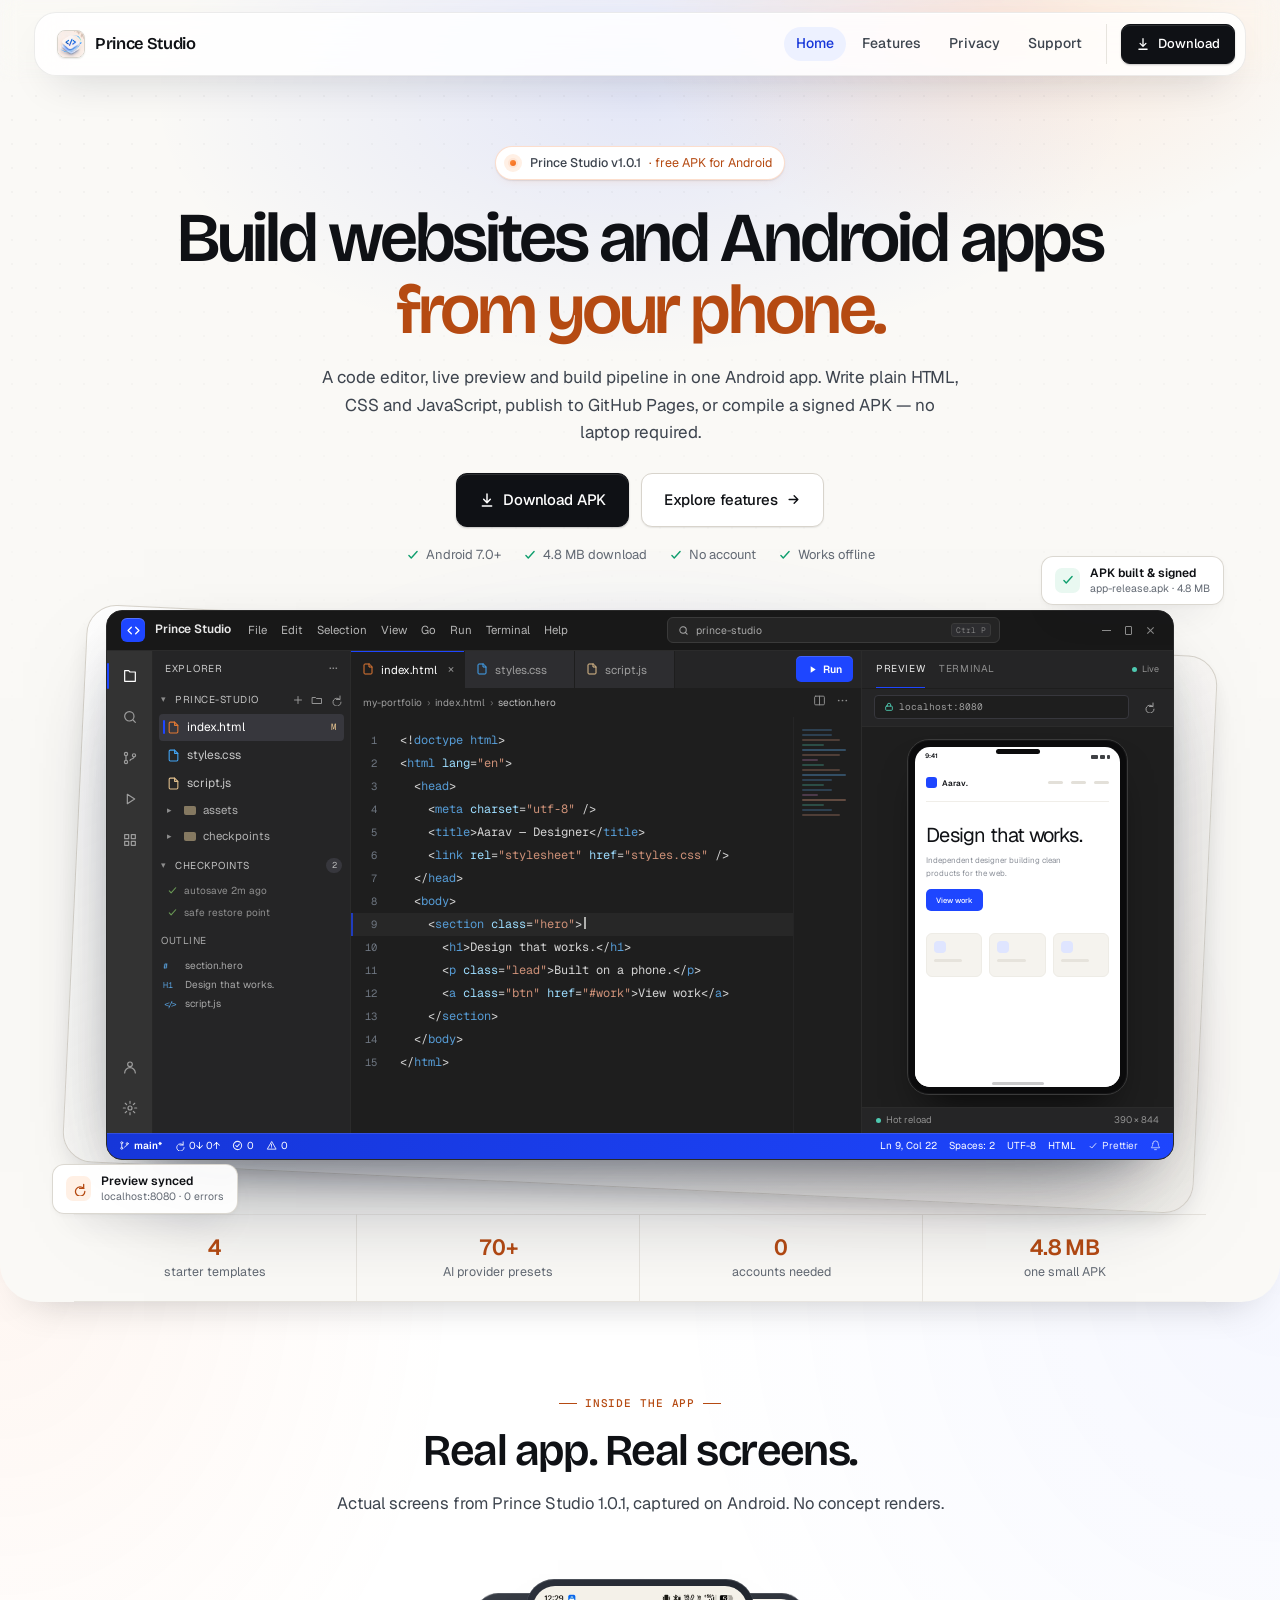
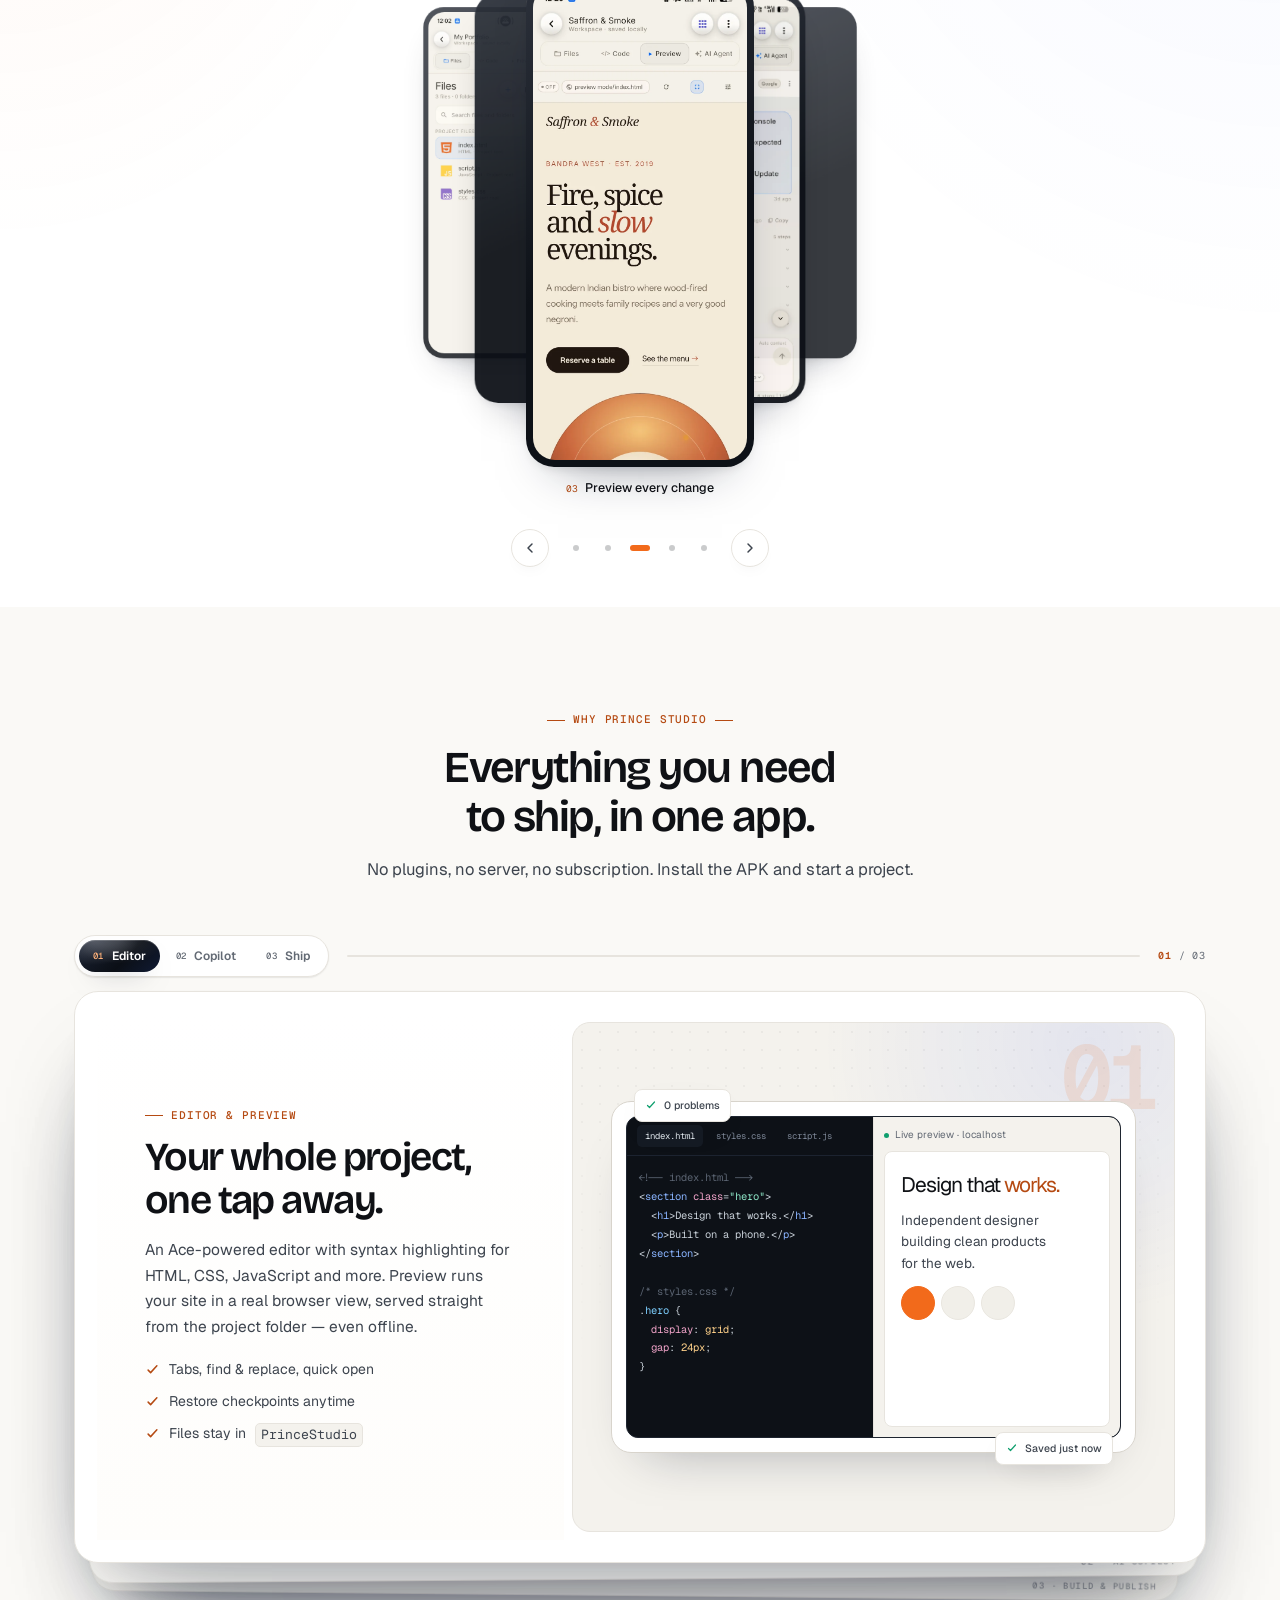
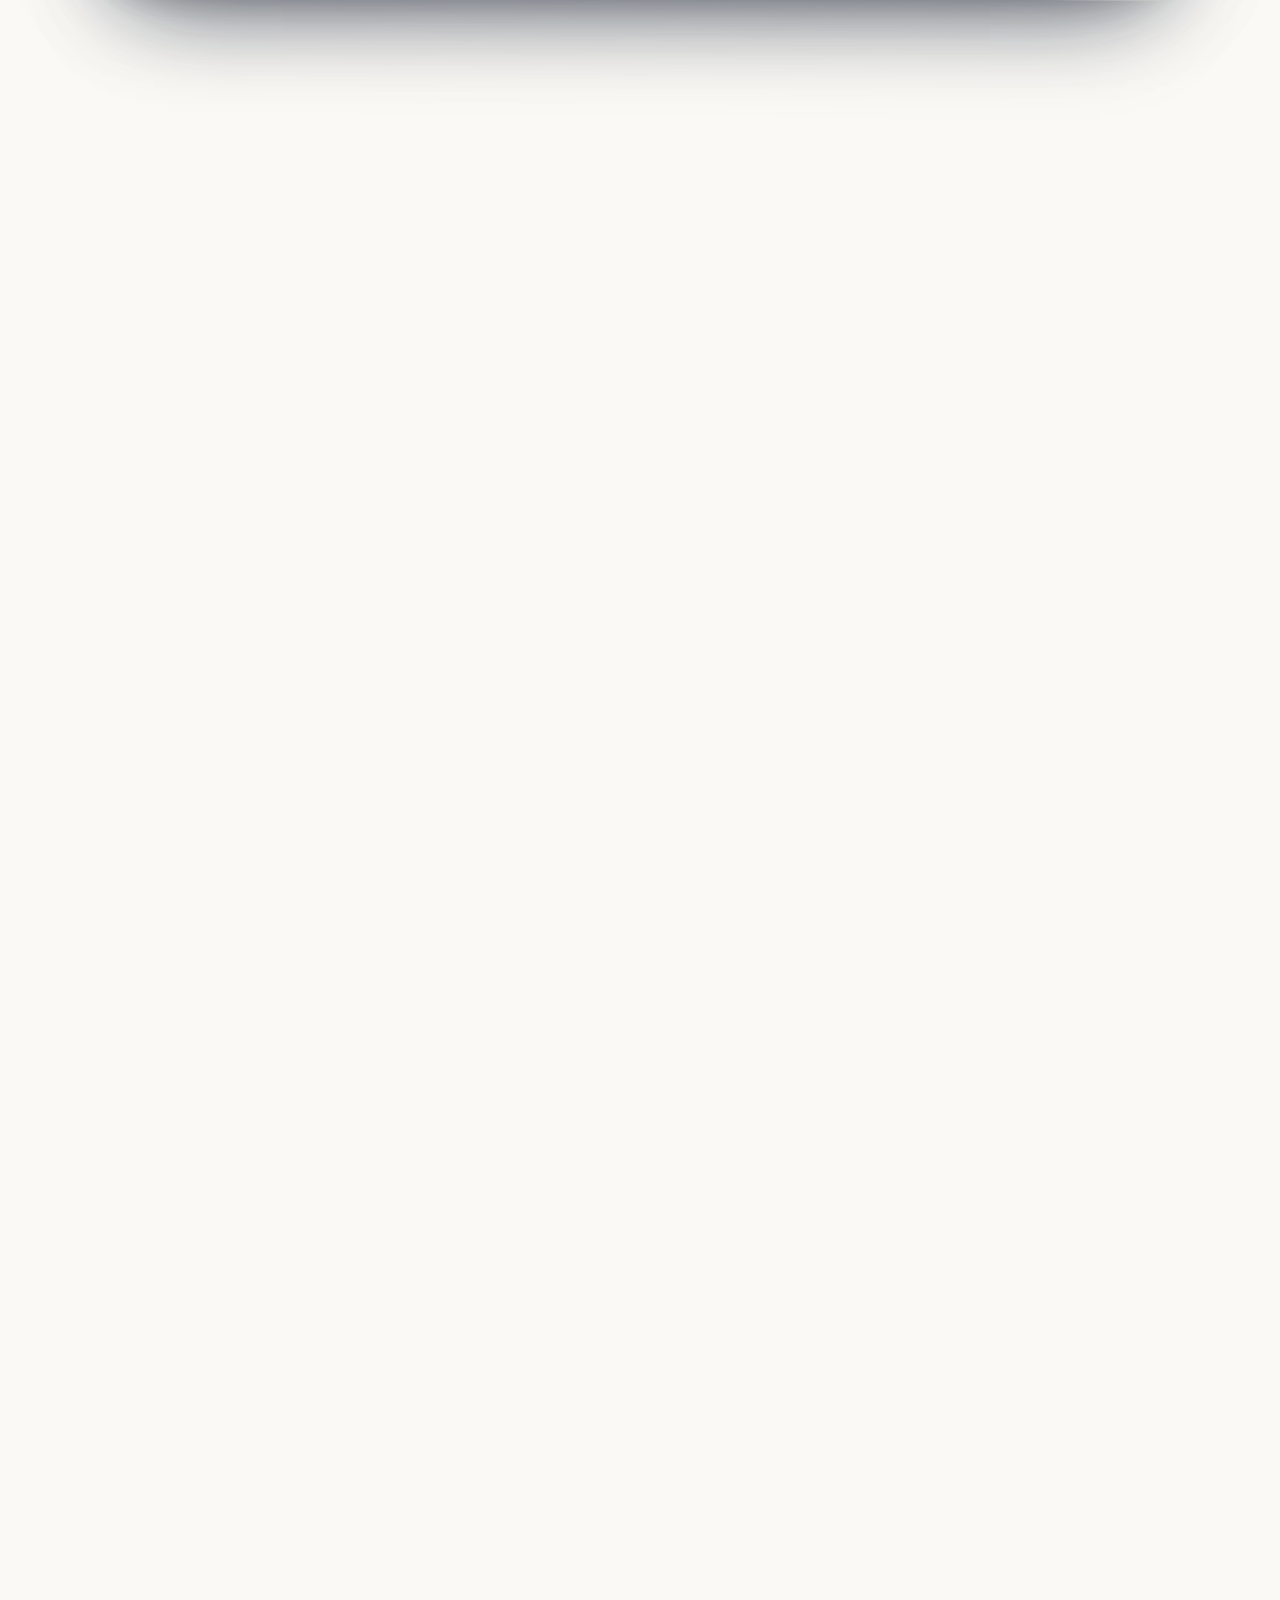
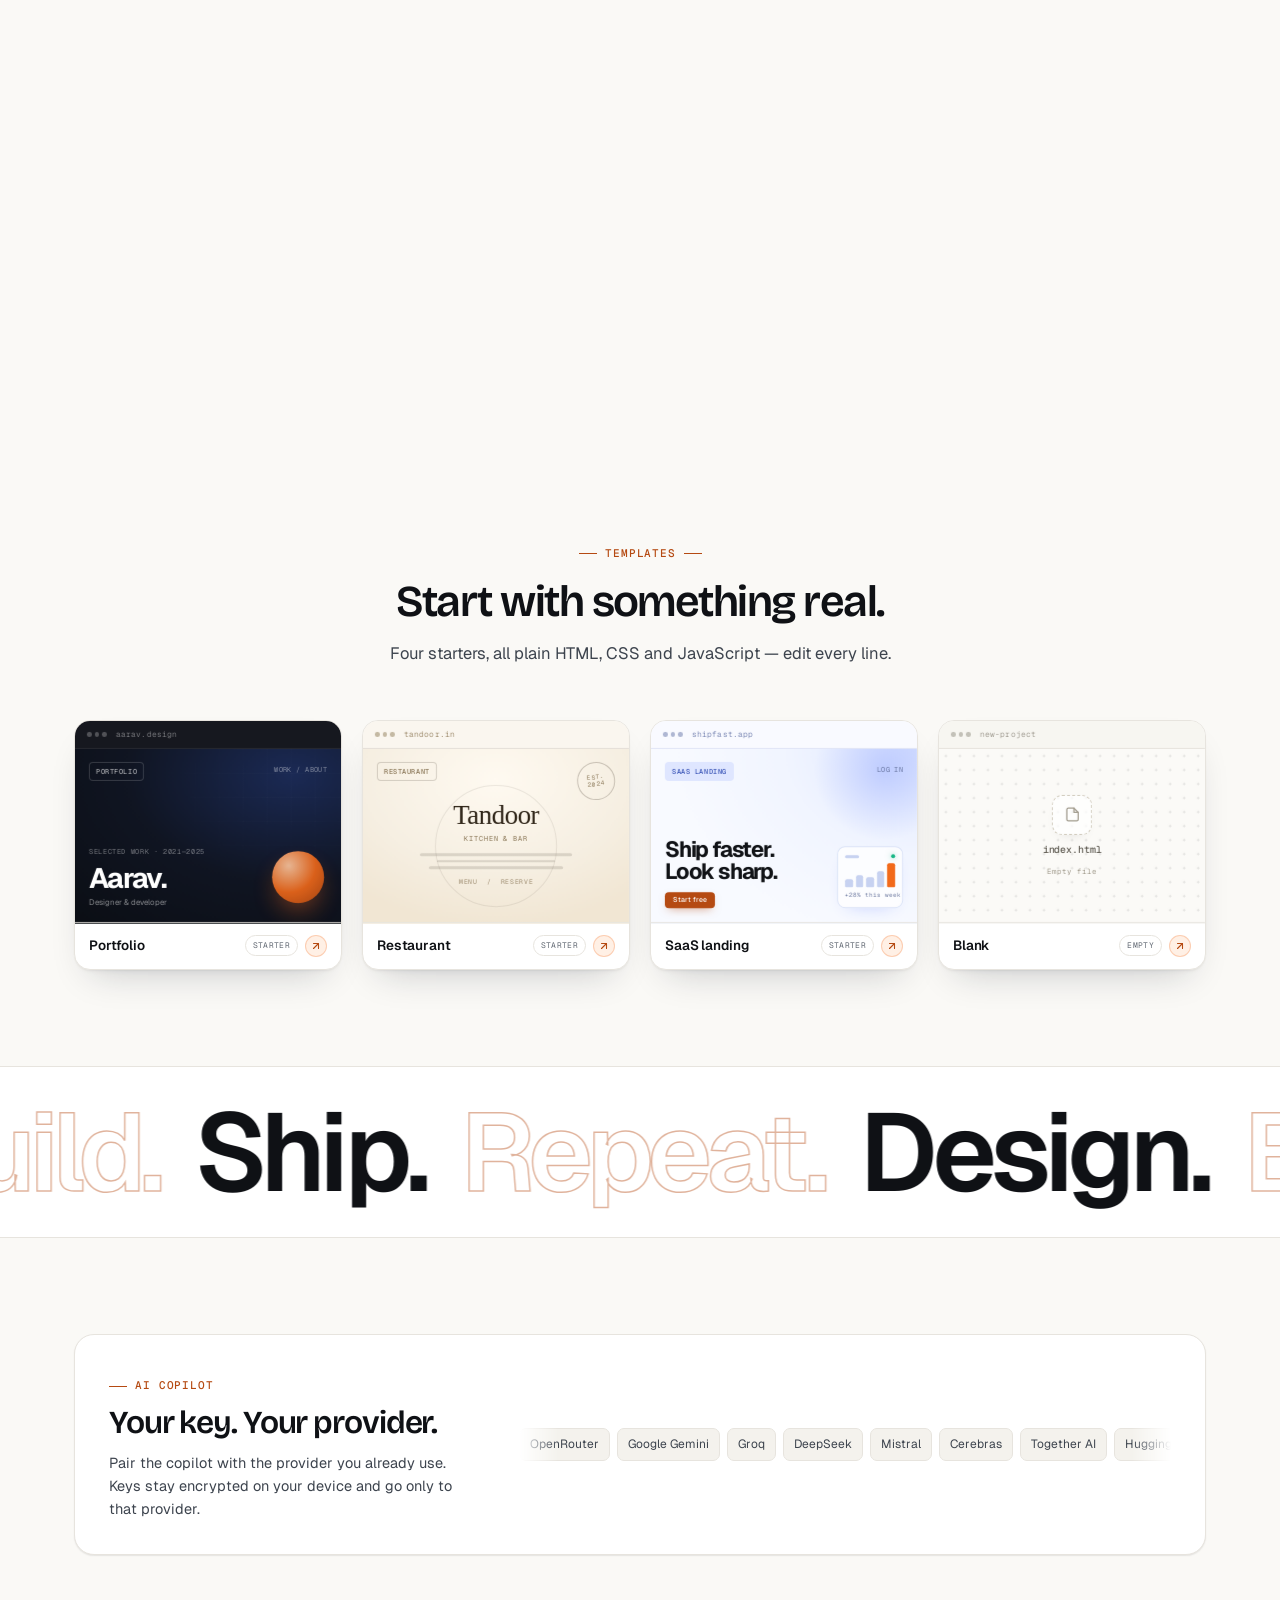
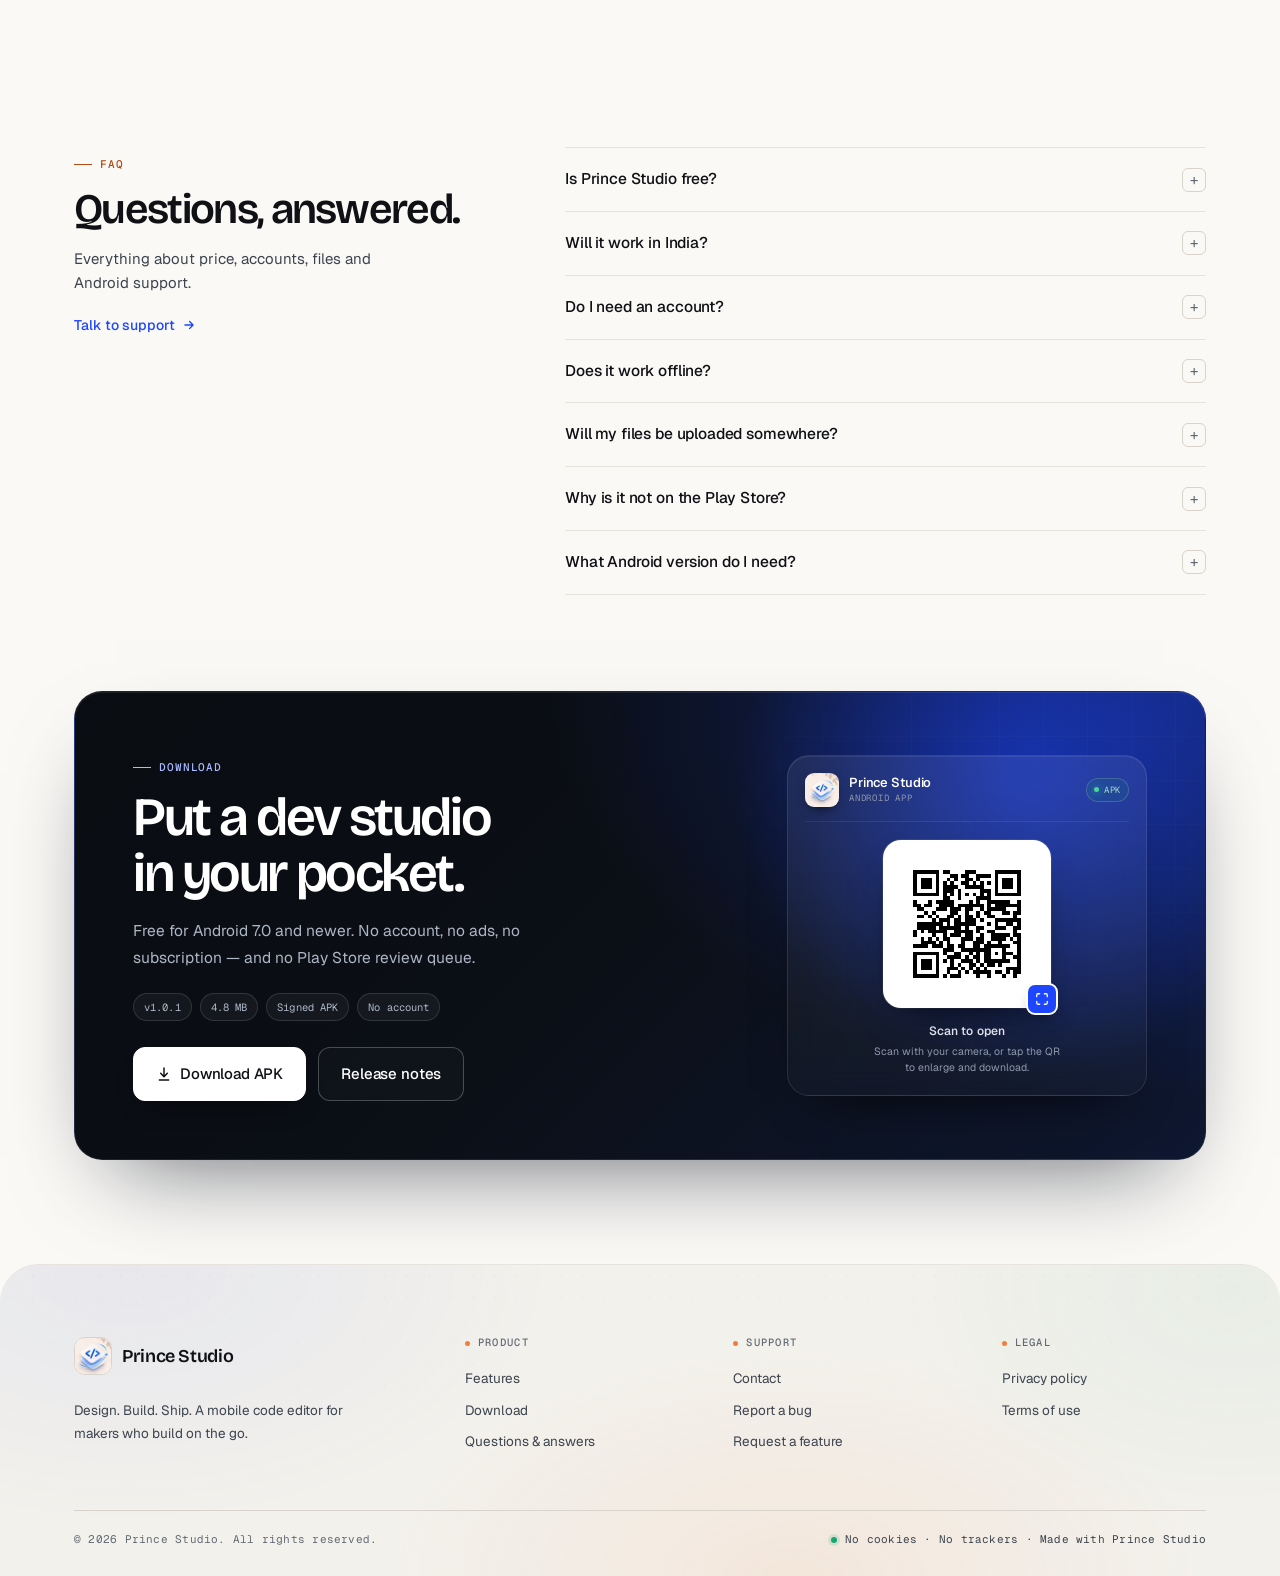
==== commit 4c317a40: "Add files via upload" ====
--- a/index.html
+++ b/index.html
@@ -50,8 +50,8 @@
     "applicationCategory": "DeveloperApplication",
     "description": "A mobile code editor for building websites and Android apps on your phone.",
     "offers": { "@type": "Offer", "price": "0", "priceCurrency": "INR" },
-    "softwareVersion": "1.0.0",
-    "downloadUrl": "https://princestudio.princehacks.online/downloads/Prince-Studio-v1.0.0.apk"
+    "softwareVersion": "1.0.1",
+    "downloadUrl": "https://princestudio.princehacks.online/downloads/Prince-Studio-v1.0.1.apk"
   }
   </script>
 </head>
@@ -75,7 +75,7 @@
         <a href="privacy.html">Privacy</a>
         <a href="support.html">Support</a>
         <span class="nav-cta">
-          <a class="btn btn--primary btn--sm" href="downloads/Prince-Studio-v1.0.0.apk" download>
+          <a class="btn btn--primary btn--sm" href="downloads/Prince-Studio-v1.0.1.apk" download>
             <svg width="14" height="14" viewBox="0 0 24 24" fill="none" stroke="currentColor" stroke-width="2.2" stroke-linecap="round" stroke-linejoin="round"><path d="M12 3v12M7 11l5 5 5-5M5 21h14"/></svg>
             Download
           </a>
@@ -88,7 +88,7 @@
     <section class="hero">
       <div class="wrap">
         <div class="hero-copy reveal">
-          <span class="pill"><span class="dot"></span> Prince Studio v1.0.0 <em>&middot; free APK for Android</em></span>
+          <span class="pill"><span class="dot"></span> Prince Studio v1.0.1 <em>&middot; free APK for Android</em></span>
           <h1>Build websites and Android apps<br /> <span class="accent">from your phone.</span></h1>
           <p class="lead">
             A code editor, live preview and build pipeline in one Android app. Write plain
@@ -96,7 +96,7 @@
             laptop required.
           </p>
           <div class="hero-actions">
-            <a class="btn btn--primary btn--lg" href="downloads/Prince-Studio-v1.0.0.apk" download>
+            <a class="btn btn--primary btn--lg" href="downloads/Prince-Studio-v1.0.1.apk" download>
               <svg width="16" height="16" viewBox="0 0 24 24" fill="none" stroke="currentColor" stroke-width="2.2" stroke-linecap="round" stroke-linejoin="round"><path d="M12 3v12M7 11l5 5 5-5M5 21h14"/></svg>
               Download APK
             </a>
@@ -432,7 +432,7 @@
         <div class="s-head reveal">
           <span class="eyebrow">Inside the app</span>
           <h2 id="app-proof-title">Real app. Real screens.</h2>
-          <p>Actual screens from Prince Studio 1.0.0, captured on Android. No concept renders.</p>
+          <p>Actual screens from Prince Studio 1.0.1, captured on Android. No concept renders.</p>
         </div>
 
         <div class="app-proof-rail-wrap">
@@ -612,7 +612,7 @@
                     <div class="build-mock" aria-hidden="true">
                       <div class="build-head">
                         <span class="build-icon"><svg width="14" height="14" viewBox="0 0 24 24" fill="none" stroke="currentColor" stroke-width="2.4" stroke-linecap="round" stroke-linejoin="round"><path d="m5 13 4 4L19 6"/></svg></span>
-                        <div><strong>Release complete</strong><span>Version 1.0.0 &middot; signed on device</span></div>
+                        <div><strong>Release complete</strong><span>Version 1.0.1 &middot; release signed</span></div>
                         <span class="pct">100%</span>
                       </div>
                       <div class="build-rows">
@@ -876,13 +876,13 @@
             <h2>Put a dev studio in your pocket.</h2>
             <p>Free for Android 7.0 and newer. No account, no ads, no subscription &mdash; and no Play Store review queue.</p>
             <div class="cta-meta">
-              <span>v1.0.0</span>
+              <span>v1.0.1</span>
               <span>4.8 MB</span>
               <span>Signed APK</span>
               <span>No account</span>
             </div>
             <div class="cta-actions">
-              <a class="btn btn--light btn--lg" href="downloads/Prince-Studio-v1.0.0.apk" download>
+              <a class="btn btn--light btn--lg" href="downloads/Prince-Studio-v1.0.1.apk" download>
                 <svg width="16" height="16" viewBox="0 0 24 24" fill="none" stroke="currentColor" stroke-width="2.2" stroke-linecap="round" stroke-linejoin="round"><path d="M12 3v12M7 11l5 5 5-5M5 21h14"/></svg>
                 Download APK
               </a>
@@ -951,7 +951,7 @@
         <div class="footer-col">
           <h3>Product</h3>
           <a href="features.html">Features</a>
-          <a href="downloads/Prince-Studio-v1.0.0.apk" download>Download</a>
+          <a href="downloads/Prince-Studio-v1.0.1.apk" download>Download</a>
           <a href="index.html#faq">Questions &amp; answers</a>
         </div>
         <div class="footer-col">
--- a/css/index.css
+++ b/css/index.css
@@ -1155,7 +1155,7 @@
 
 .app-proof {
   margin-top: calc(-1 * var(--section-round));
-  padding: calc(84px + var(--section-round)) 0 0;
+  padding: calc(84px + var(--section-round)) 0 clamp(26px, 4vw, 40px);
   background:
     radial-gradient(58% 100% at 0% 0%, rgba(242, 106, 27, 0.06), transparent 62%),
     radial-gradient(80% 120% at 100% 0%, rgba(30, 70, 255, 0.045), transparent 60%),
@@ -5887,7 +5887,7 @@
 @media (max-width: 899px) {
   .fscroll { margin-top: 0; }
   .fscroll-pin { gap: 0; }
-  .fscroll-deck { gap: 16px; }
+  .fscroll-deck { gap: 18px; }
 
   .fcard {
     grid-template-columns: minmax(0, 1fr);
@@ -6046,7 +6046,7 @@
   }
 }
 
-@media (min-width: 561px) and (max-width: 1180px) {
+@media (min-width: 561px) and (max-width: 899px) {
   .providers-panel > div:first-child { text-align: center; }
   .providers-panel .eyebrow { justify-content: center; }
   .providers-panel .eyebrow::after {
@@ -6587,3 +6587,37 @@
     transition: none;
   }
 }
+
+.fscroll.is-reveal-ready:not(.is-enhanced) .fcard {
+  opacity: 0;
+  transform: translateY(24px) scale(0.985);
+  transition: opacity 0.55s ease, transform 0.68s cubic-bezier(0.2, 0.7, 0.2, 1), box-shadow 0.35s ease;
+}
+
+.fscroll.is-reveal-ready:not(.is-enhanced) .fcard.is-revealed {
+  opacity: 1;
+  transform: none;
+}
+
+@media (hover: hover) and (prefers-reduced-motion: no-preference) {
+  .fscroll:not(.is-enhanced) .fcard.is-revealed:hover {
+    transform: translateY(-6px);
+    box-shadow:
+      0 42px 84px -52px rgba(15, 23, 42, 0.45),
+      0 18px 42px -30px rgba(15, 23, 42, 0.2);
+  }
+}
+
+@media (max-width: 560px) {
+  .fscroll.is-reveal-ready:not(.is-enhanced) .fcard {
+    transform: scale(0.97);
+  }
+}
+
+@media (prefers-reduced-motion: reduce) {
+  .fscroll.is-reveal-ready:not(.is-enhanced) .fcard {
+    opacity: 1;
+    transform: none;
+    transition: none;
+  }
+}
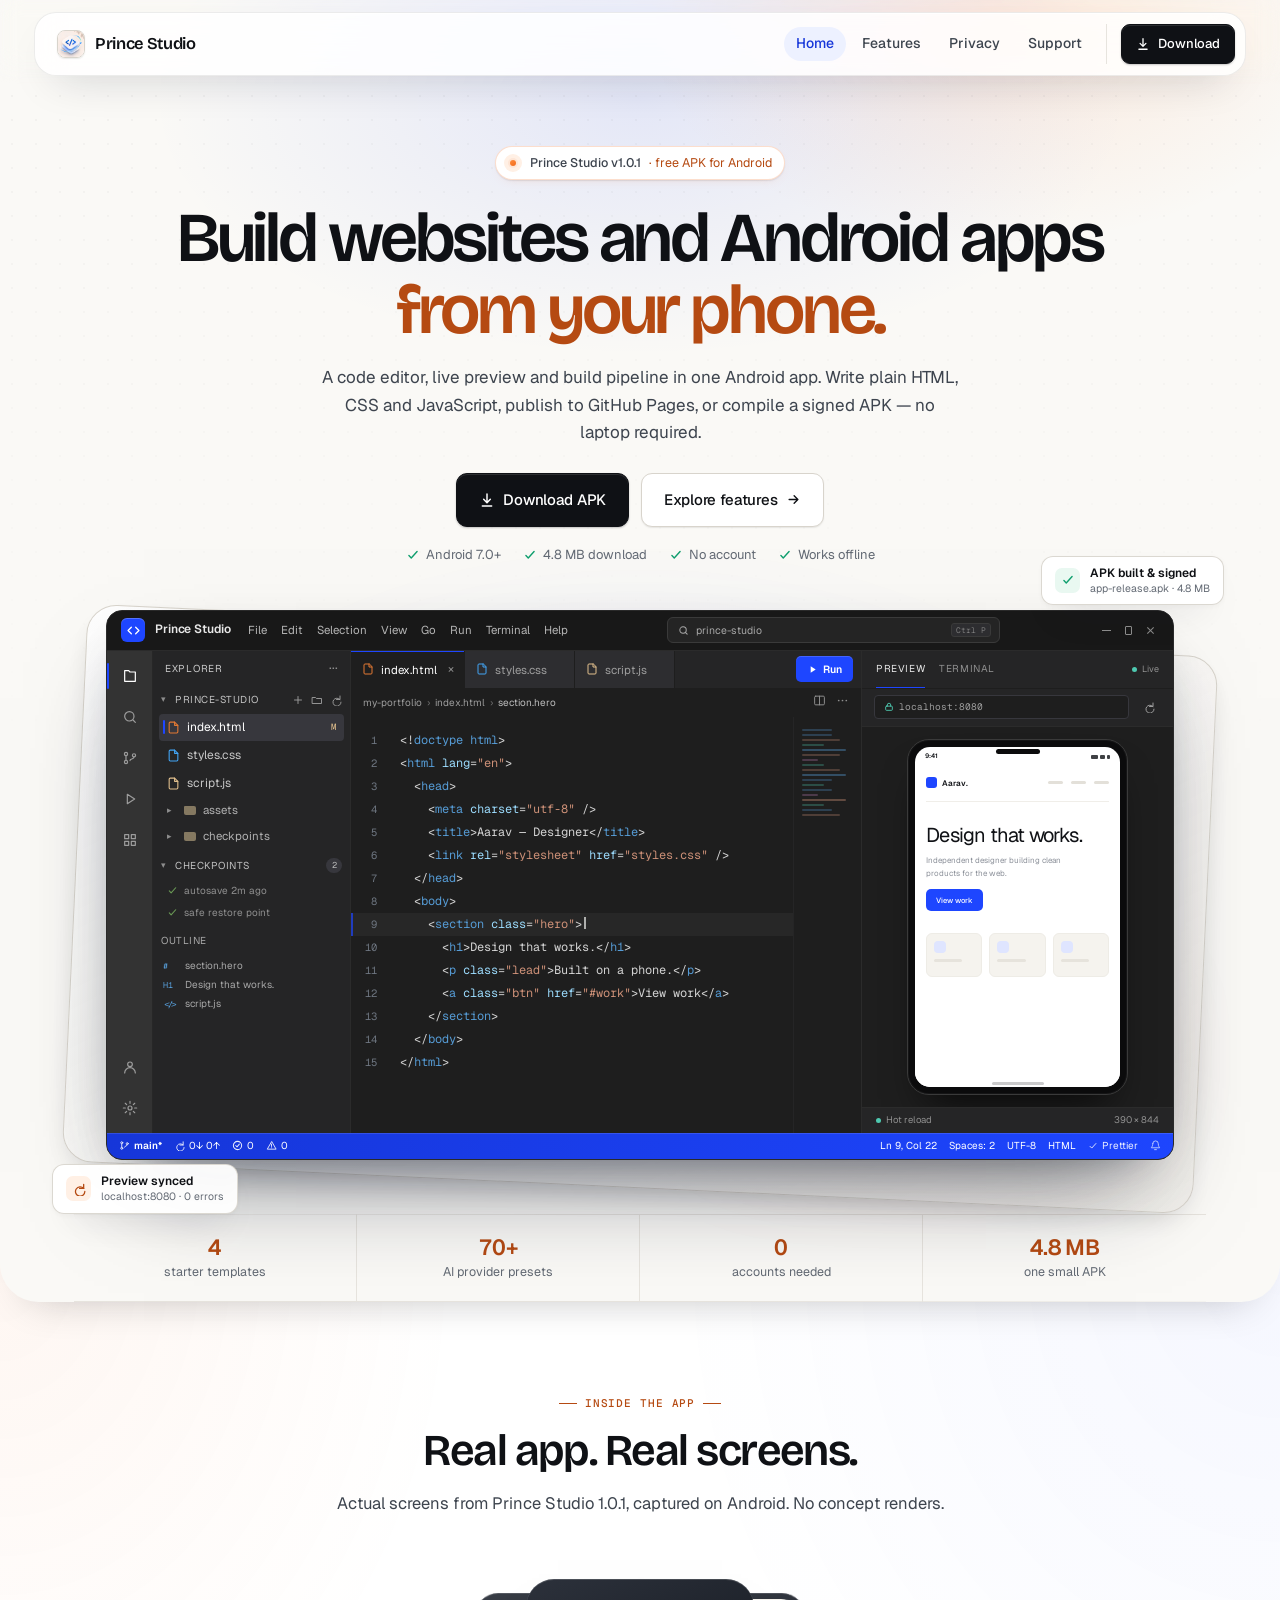
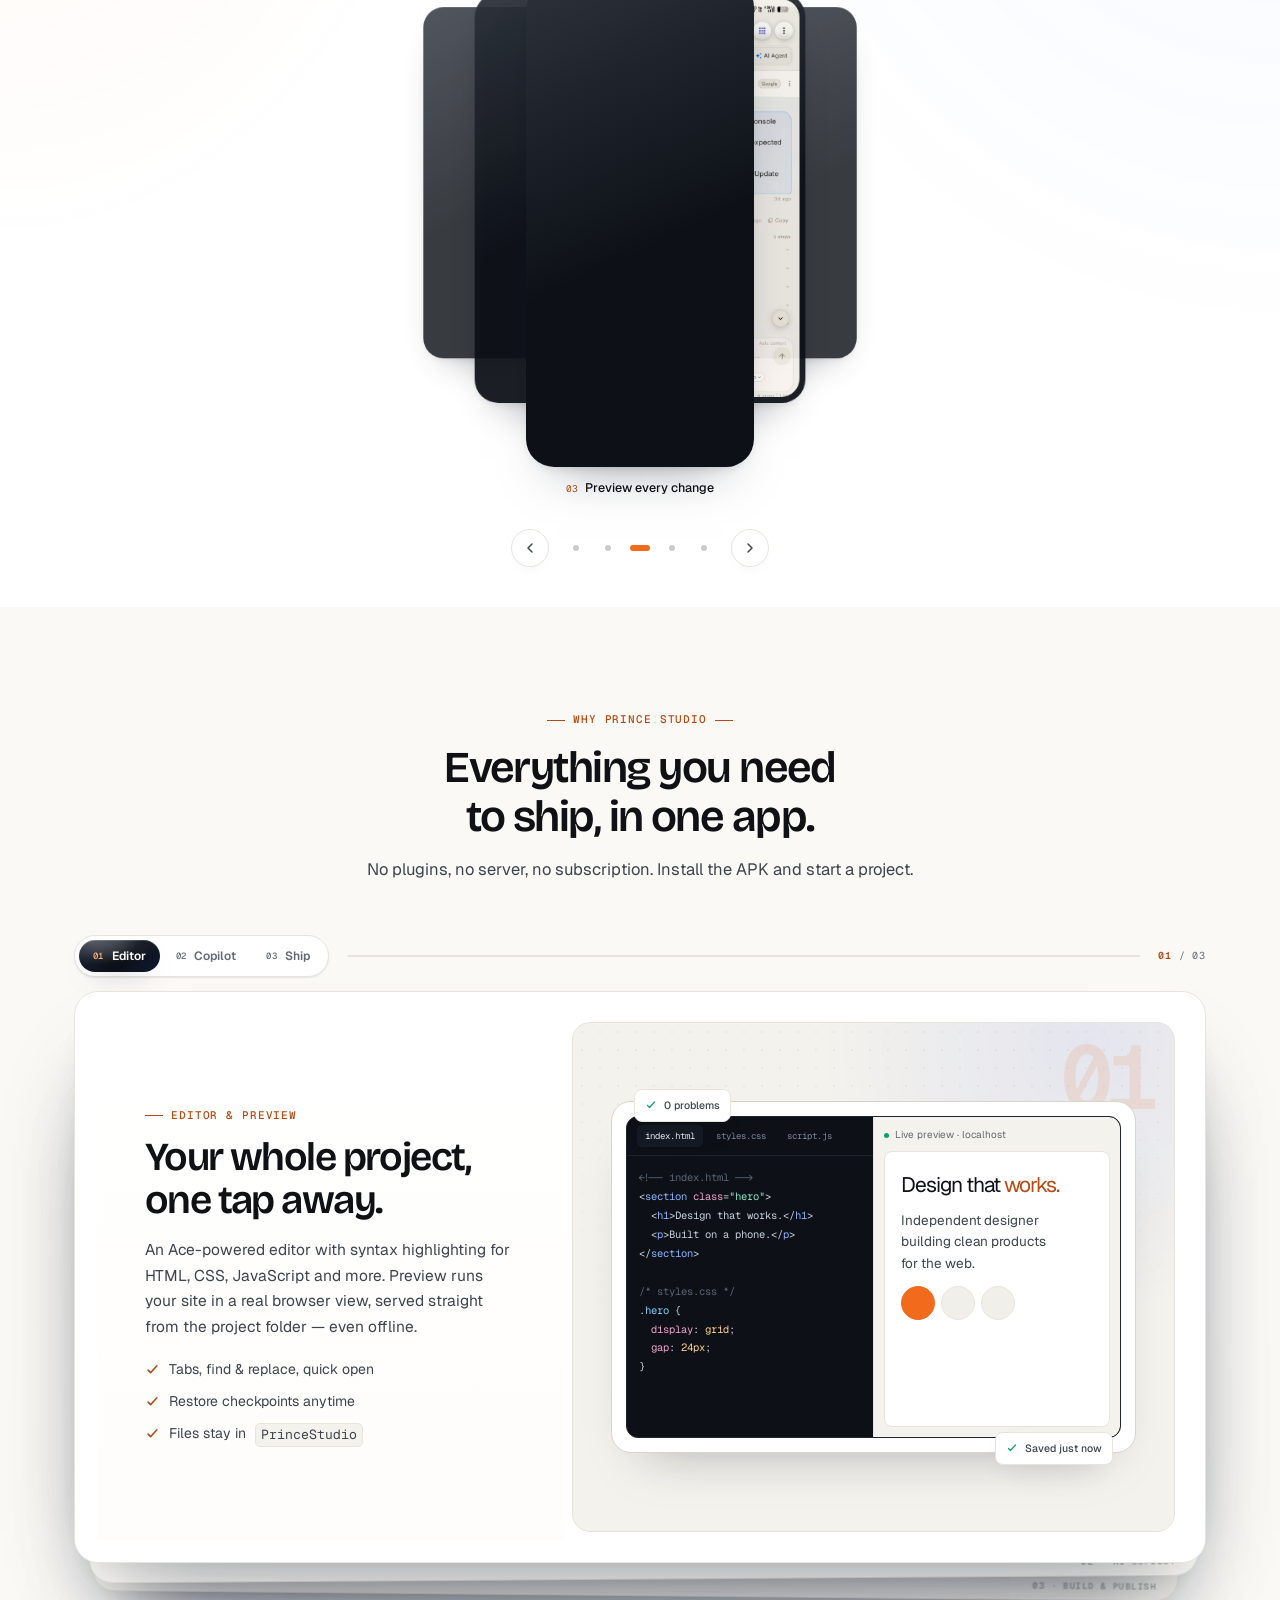
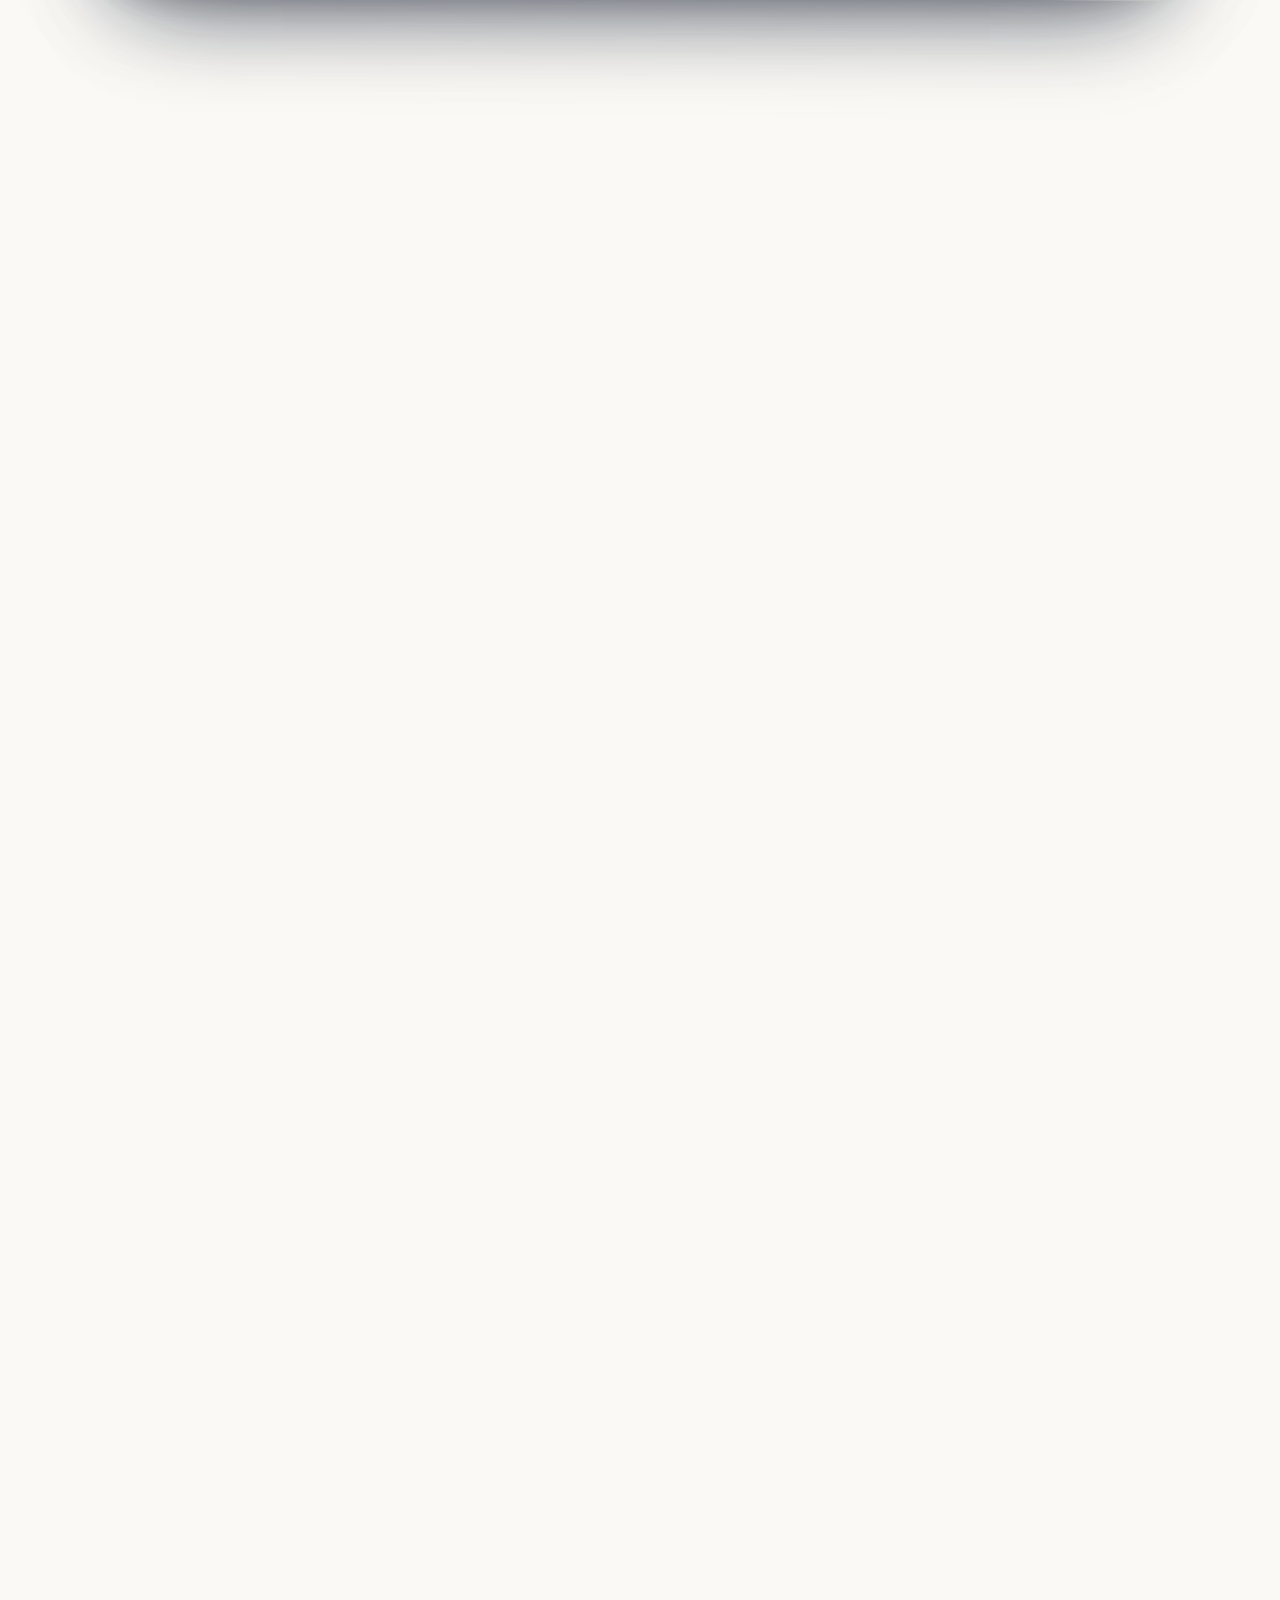
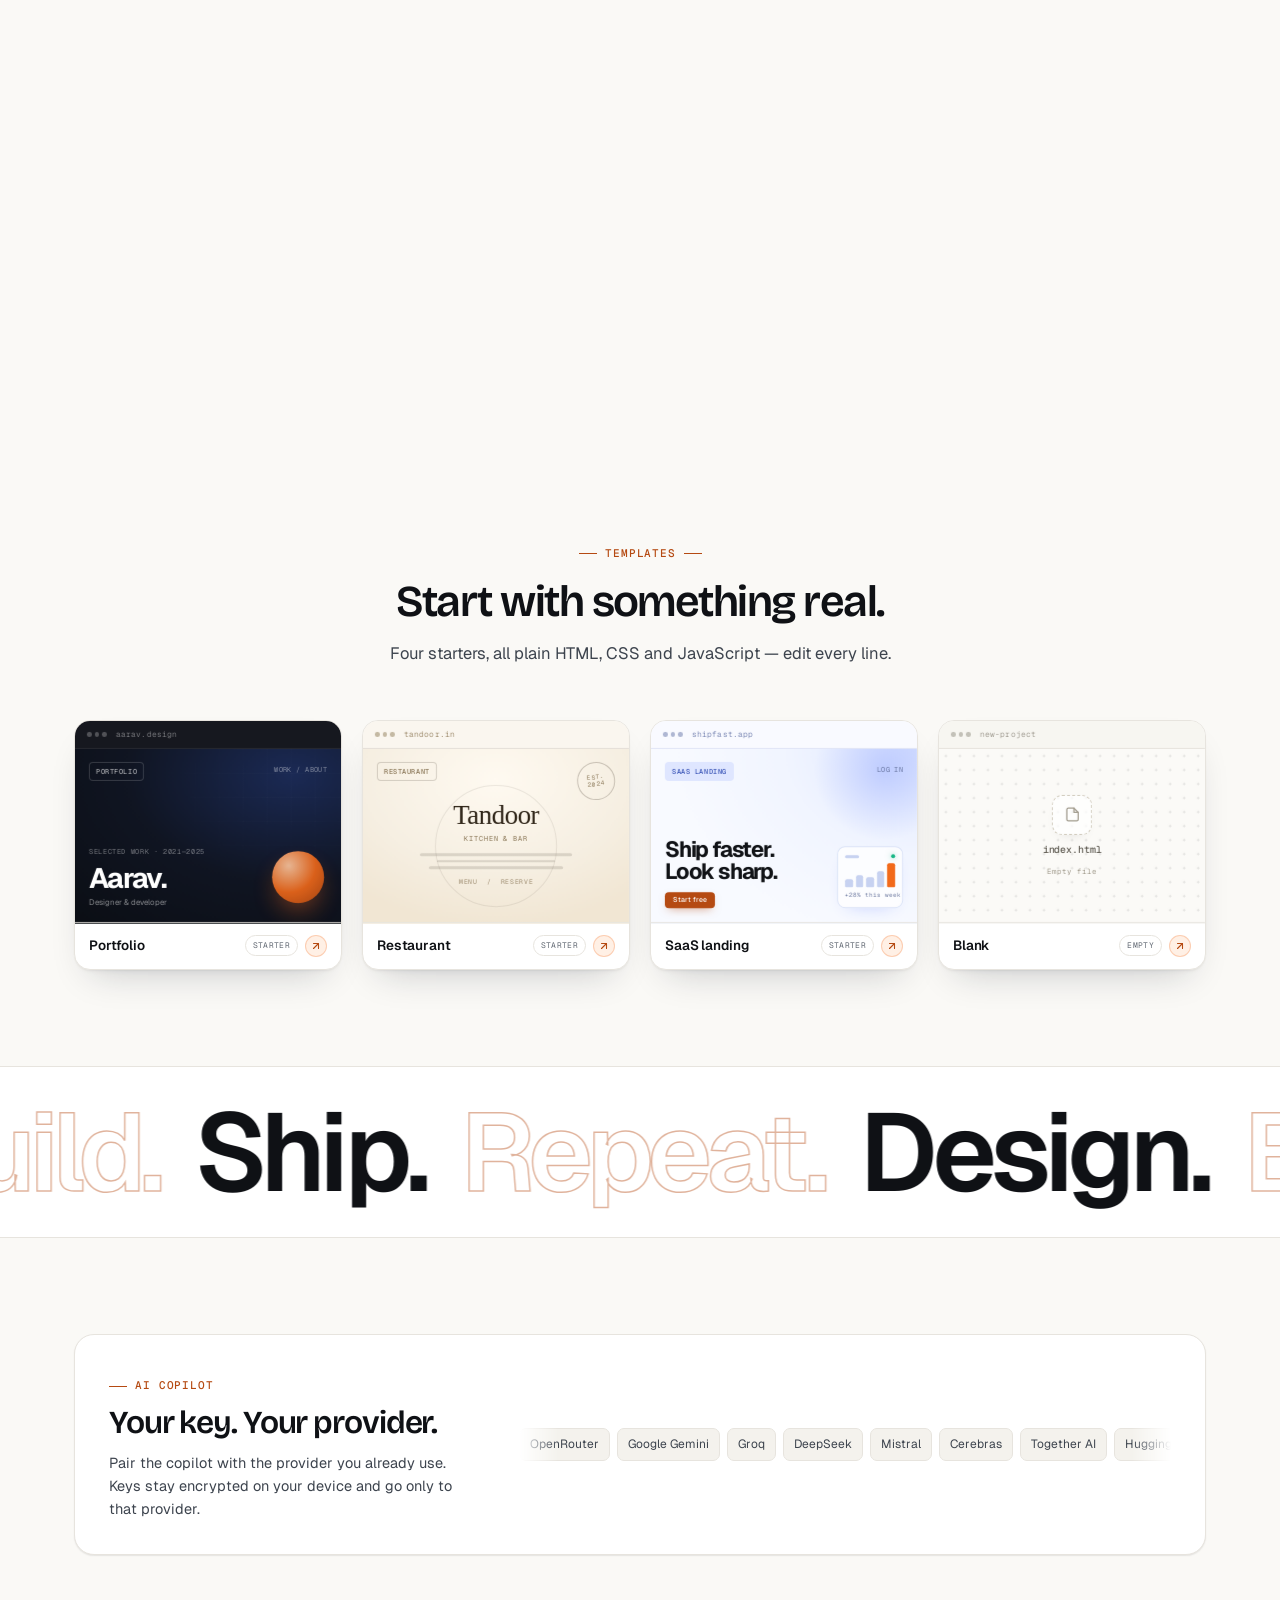
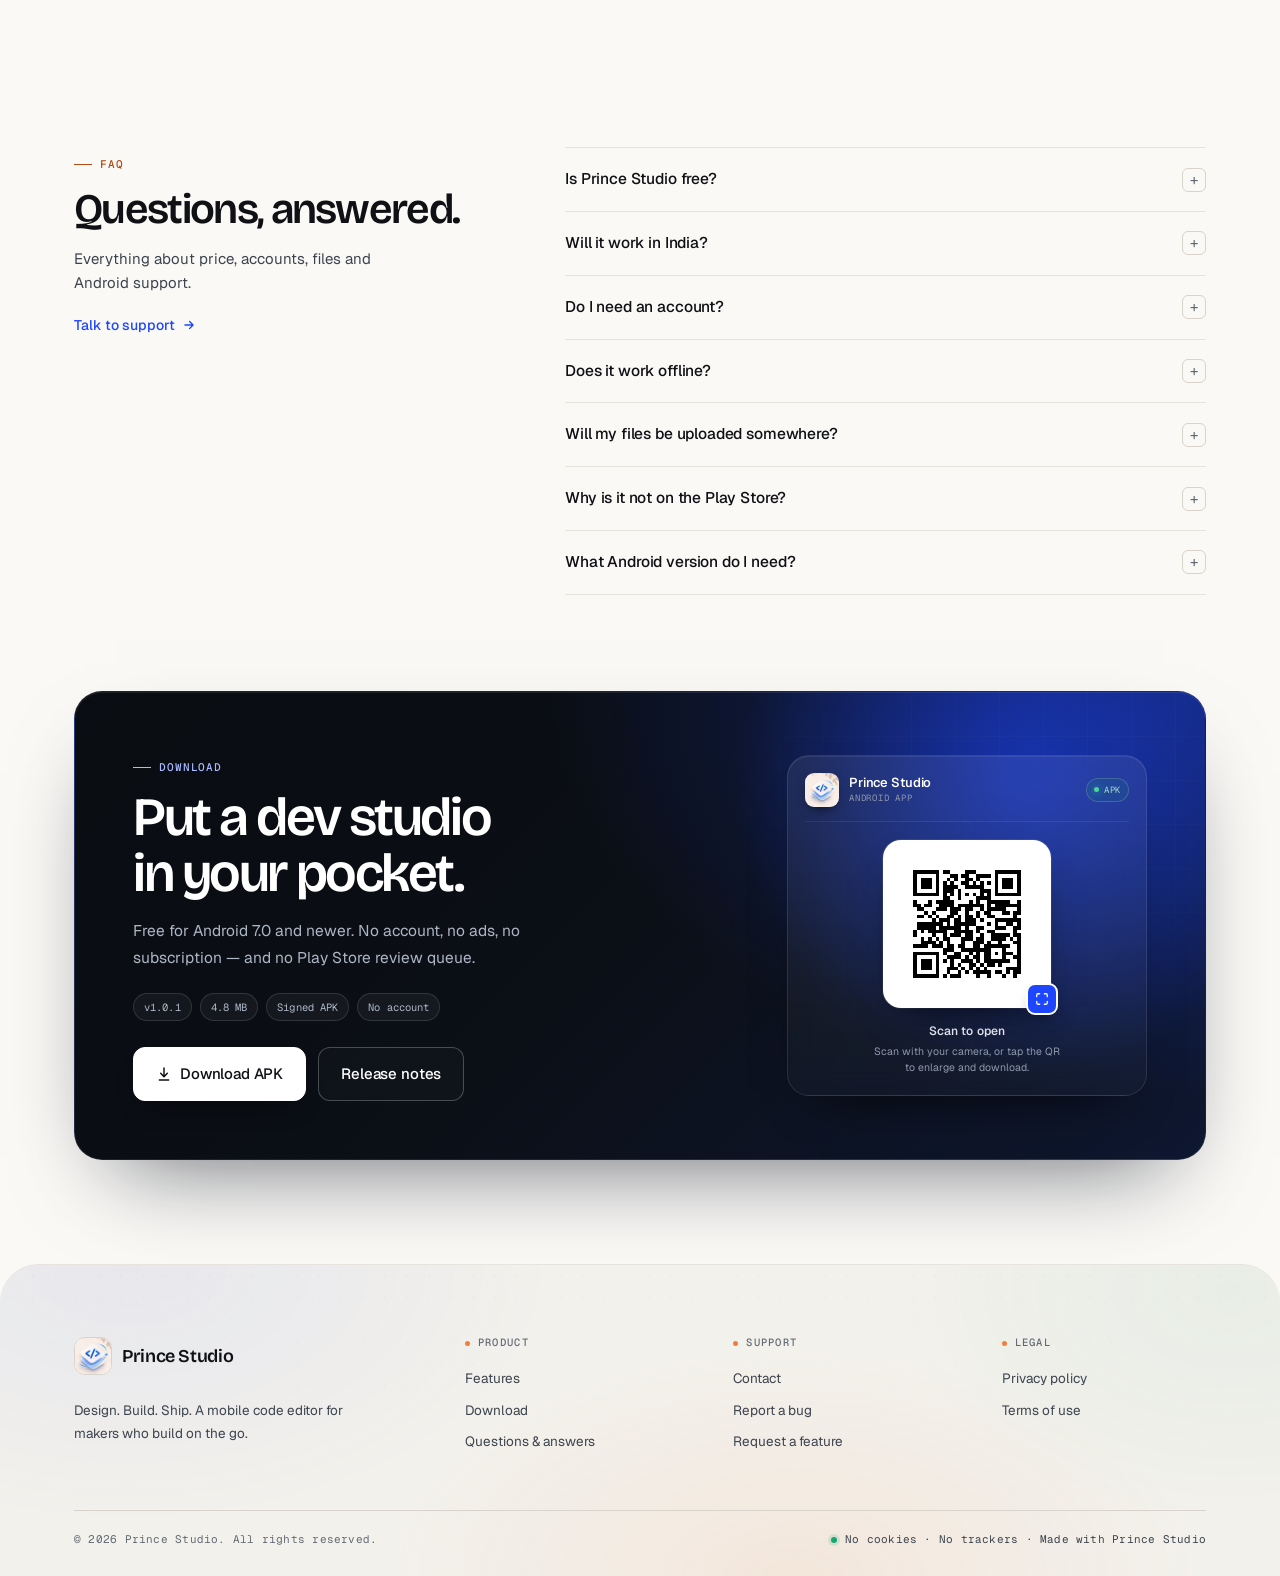
==== commit 2a57be7b: "Add files via upload" ====
--- a/index.html
+++ b/index.html
@@ -51,7 +51,7 @@
     "description": "A mobile code editor for building websites and Android apps on your phone.",
     "offers": { "@type": "Offer", "price": "0", "priceCurrency": "INR" },
     "softwareVersion": "1.0.1",
-    "downloadUrl": "https://princestudio.princehacks.online/downloads/Prince-Studio-v1.0.1.apk"
+    "downloadUrl": "https://princestudio.princehacks.online/downloads/Prince%20Studio%20v1.0.1.apk"
   }
   </script>
 </head>
@@ -75,7 +75,7 @@
         <a href="privacy.html">Privacy</a>
         <a href="support.html">Support</a>
         <span class="nav-cta">
-          <a class="btn btn--primary btn--sm" href="downloads/Prince-Studio-v1.0.1.apk" download>
+          <a class="btn btn--primary btn--sm" href="downloads/Prince%20Studio%20v1.0.1.apk" download>
             <svg width="14" height="14" viewBox="0 0 24 24" fill="none" stroke="currentColor" stroke-width="2.2" stroke-linecap="round" stroke-linejoin="round"><path d="M12 3v12M7 11l5 5 5-5M5 21h14"/></svg>
             Download
           </a>
@@ -96,7 +96,7 @@
             laptop required.
           </p>
           <div class="hero-actions">
-            <a class="btn btn--primary btn--lg" href="downloads/Prince-Studio-v1.0.1.apk" download>
+            <a class="btn btn--primary btn--lg" href="downloads/Prince%20Studio%20v1.0.1.apk" download>
               <svg width="16" height="16" viewBox="0 0 24 24" fill="none" stroke="currentColor" stroke-width="2.2" stroke-linecap="round" stroke-linejoin="round"><path d="M12 3v12M7 11l5 5 5-5M5 21h14"/></svg>
               Download APK
             </a>
@@ -882,7 +882,7 @@
               <span>No account</span>
             </div>
             <div class="cta-actions">
-              <a class="btn btn--light btn--lg" href="downloads/Prince-Studio-v1.0.1.apk" download>
+              <a class="btn btn--light btn--lg" href="downloads/Prince%20Studio%20v1.0.1.apk" download>
                 <svg width="16" height="16" viewBox="0 0 24 24" fill="none" stroke="currentColor" stroke-width="2.2" stroke-linecap="round" stroke-linejoin="round"><path d="M12 3v12M7 11l5 5 5-5M5 21h14"/></svg>
                 Download APK
               </a>
@@ -951,7 +951,7 @@
         <div class="footer-col">
           <h3>Product</h3>
           <a href="features.html">Features</a>
-          <a href="downloads/Prince-Studio-v1.0.1.apk" download>Download</a>
+          <a href="downloads/Prince%20Studio%20v1.0.1.apk" download>Download</a>
           <a href="index.html#faq">Questions &amp; answers</a>
         </div>
         <div class="footer-col">
